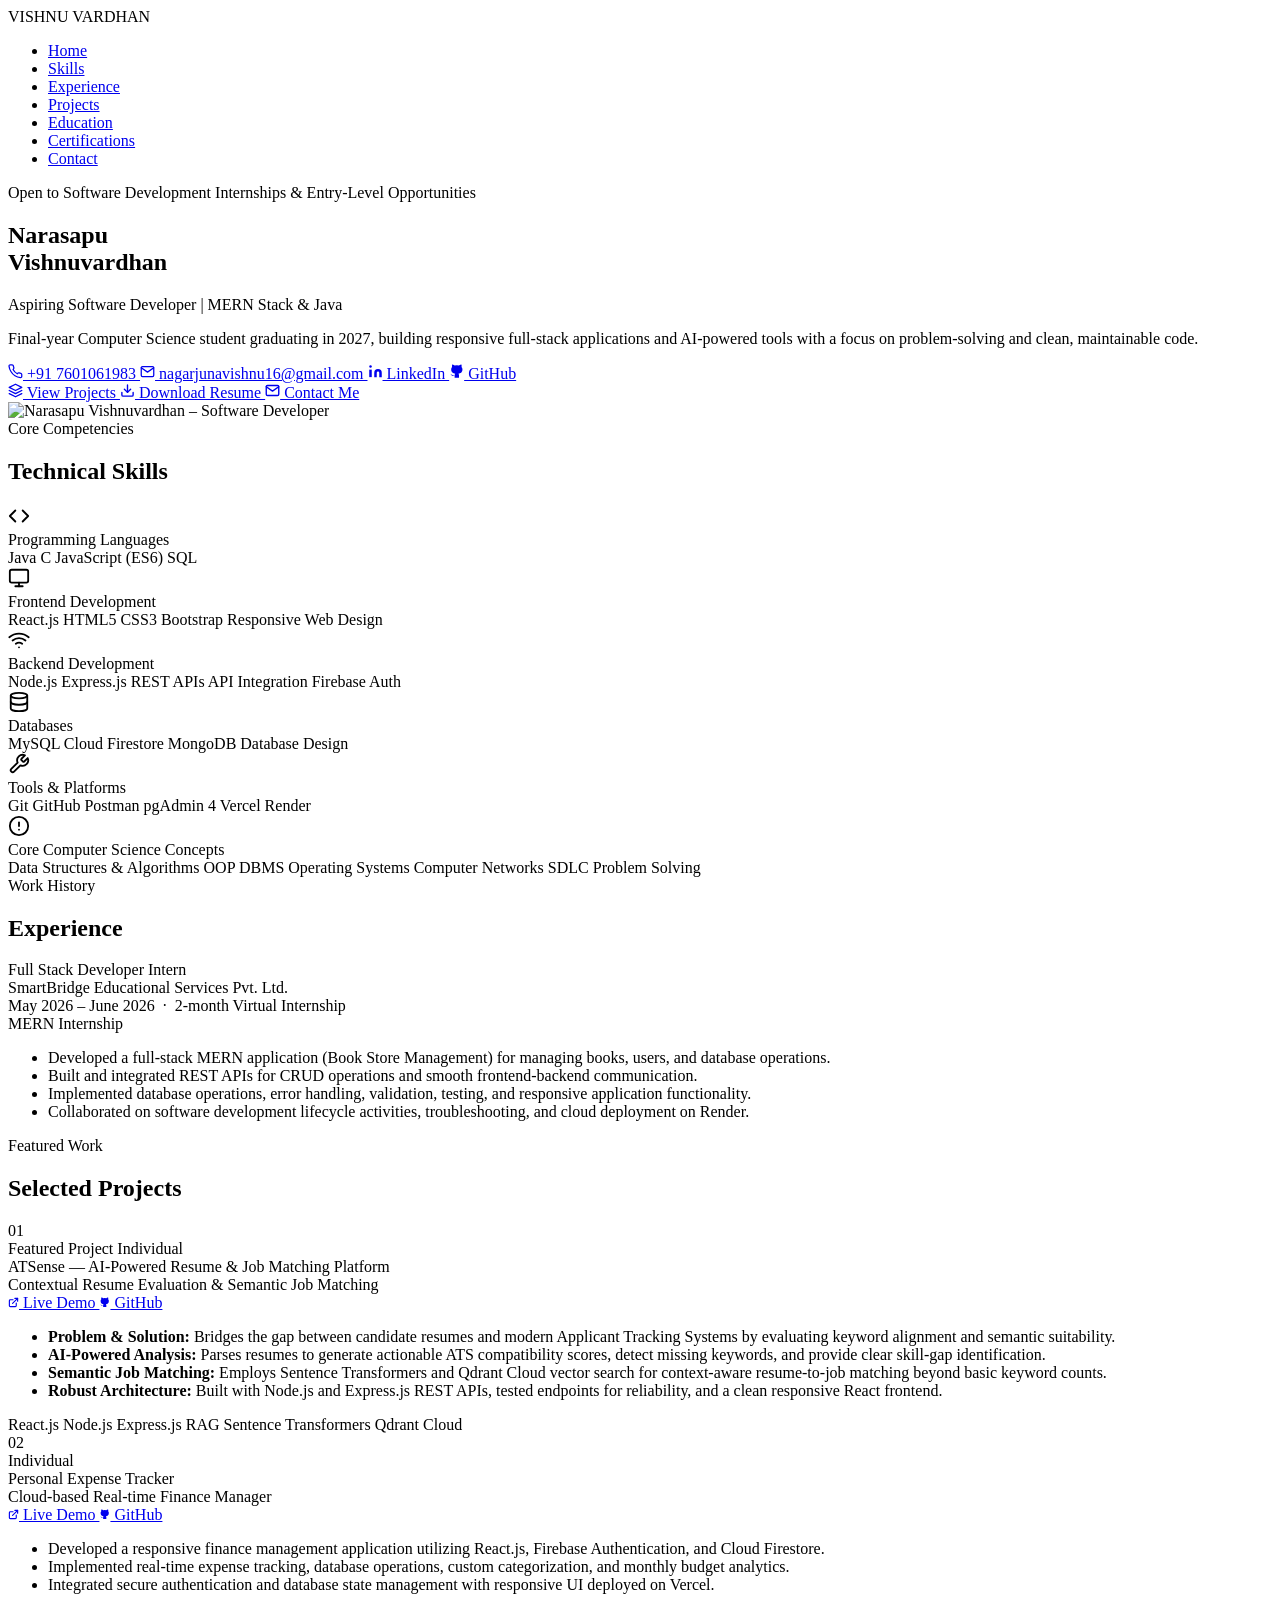
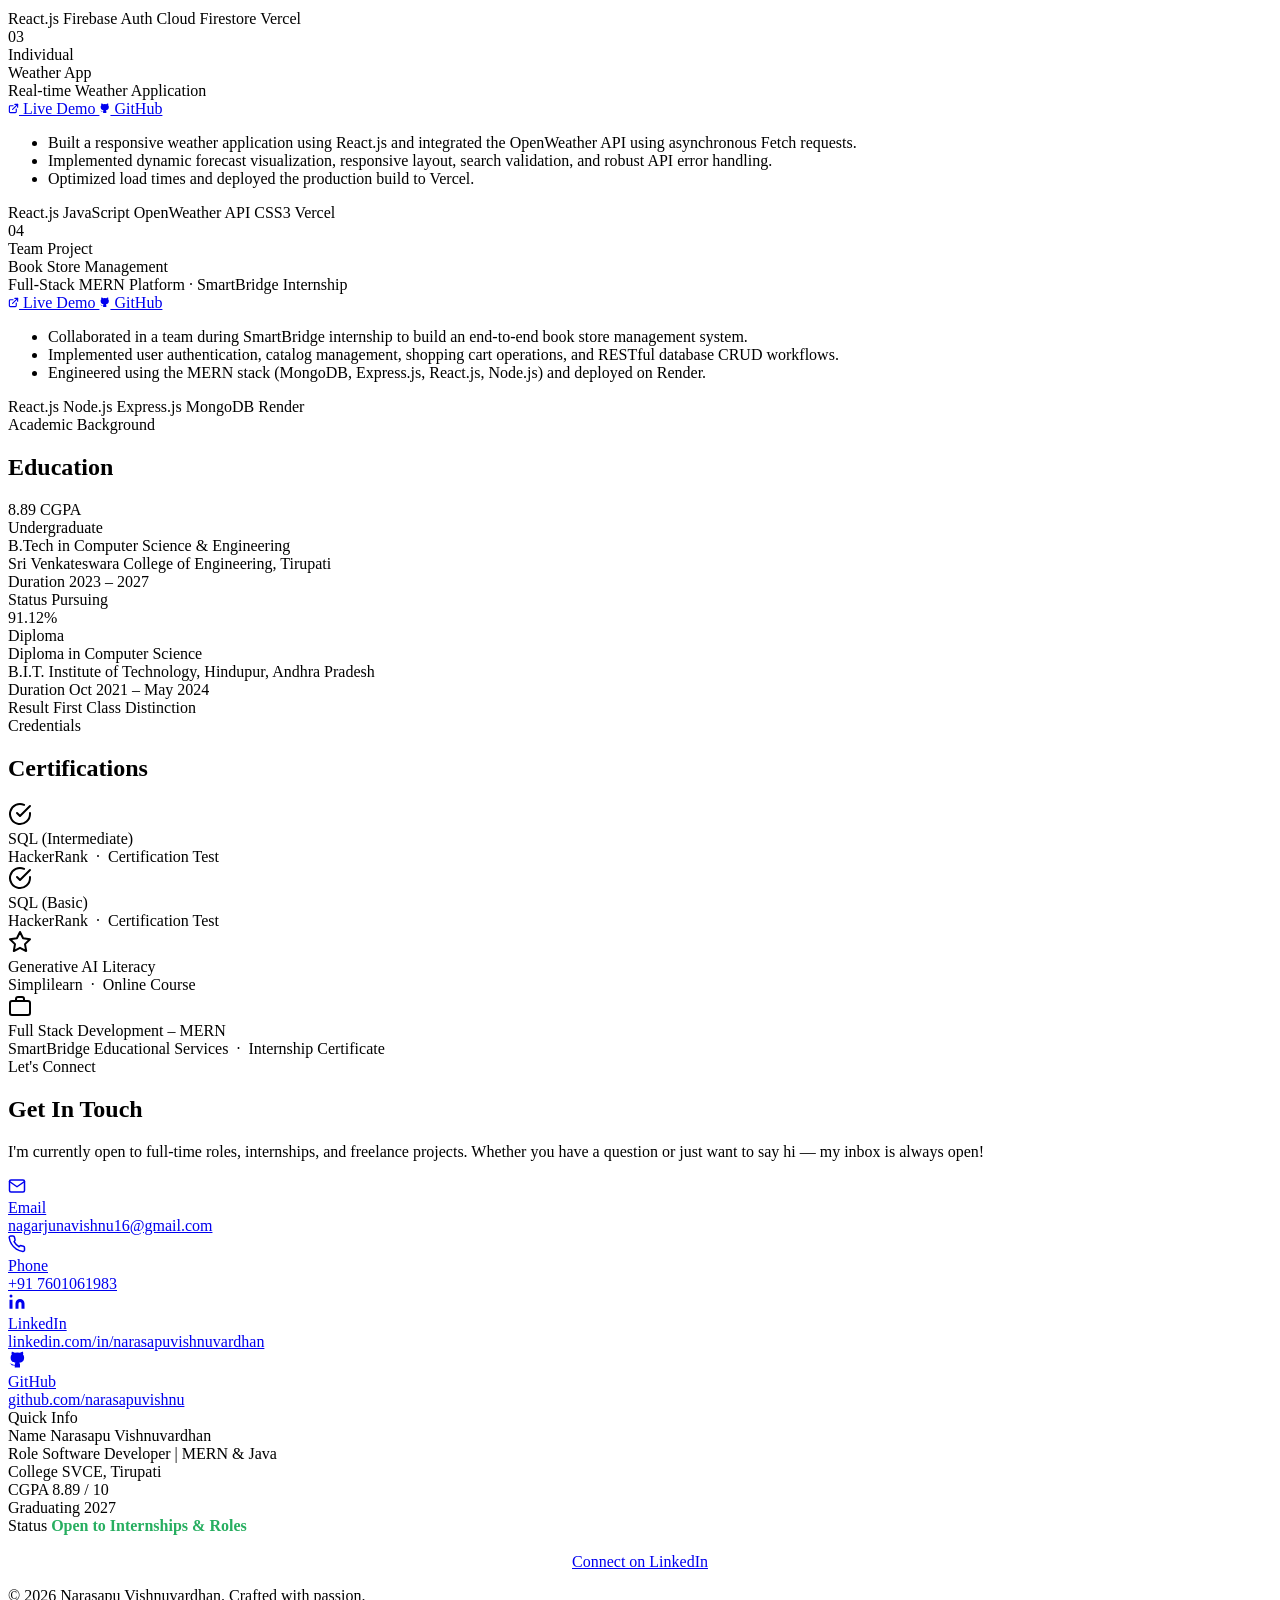
==== index.html @ c30aac02 "Enhance hero positioning, resume download, skill grouping, internship description, and project cards" ====
<!DOCTYPE html>
<html lang="en">

<head>
  <meta charset="UTF-8">
  <meta name="viewport" content="width=device-width, initial-scale=1.0">
  <title>Narasapu Vishnuvardhan – Software Developer</title>
  <meta name="description"
    content="Portfolio of Narasapu Vishnuvardhan – Software Developer skilled in Java, React, Node.js, Express.js, and full-stack web development.">
  <link rel="preconnect" href="https://fonts.googleapis.com">
  <link rel="preconnect" href="https://fonts.gstatic.com" crossorigin>
  <link rel="stylesheet" href="style.css">
</head>

<body>

  <!-- ===== NAV ===== -->
  <nav id="navbar">
    <div class="nav-brand">VISHNU<span> VARDHAN</span></div>
    <ul class="nav-links">
      <li><a href="#hero">Home</a></li>
      <li><a href="#skills">Skills</a></li>
      <li><a href="#experience">Experience</a></li>
      <li><a href="#projects">Projects</a></li>
      <li><a href="#education">Education</a></li>
      <li><a href="#certifications">Certifications</a></li>
      <li><a href="#contact">Contact</a></li>
    </ul>
  </nav>

  <!-- ===== HERO ===== -->
  <section id="hero">
    <div class="hero-inner section-inner">
      <div class="hero-text">
        <div class="hero-eyebrow">
          <span></span>
          <p>Open to Software Development Internships &amp; Entry-Level Opportunities</p>
        </div>
        <h1 class="hero-name">Narasapu<br><span>Vishnuvardhan</span></h1>
        <p class="hero-role">Aspiring Software Developer | MERN Stack &amp; Java</p>
        <p class="hero-desc">
          Final-year Computer Science student graduating in 2027, building responsive full-stack applications and AI-powered tools with a focus on problem-solving and clean, maintainable code.
        </p>

        <div class="hero-contacts">
          <a href="tel:+917601061983" class="contact-chip" id="hero-phone">
            <svg width="15" height="15" viewBox="0 0 24 24" fill="none" stroke="currentColor" stroke-width="2"
              stroke-linecap="round" stroke-linejoin="round">
              <path
                d="M22 16.92v3a2 2 0 0 1-2.18 2 19.79 19.79 0 0 1-8.63-3.07A19.5 19.5 0 0 1 4.69 12 19.79 19.79 0 0 1 1.62 3.38 2 2 0 0 1 3.6 1.21h3a2 2 0 0 1 2 1.72 12.84 12.84 0 0 0 .7 2.81 2 2 0 0 1-.45 2.11L8.09 8.91a16 16 0 0 0 6.72 6.72l.85-.86a2 2 0 0 1 2.11-.45 12.84 12.84 0 0 0 2.81.7A2 2 0 0 1 22 16.92z" />
            </svg>
            +91 7601061983
          </a>
          <a href="mailto:nagarjunavishnu16@gmail.com" class="contact-chip" id="hero-email">
            <svg width="15" height="15" viewBox="0 0 24 24" fill="none" stroke="currentColor" stroke-width="2"
              stroke-linecap="round" stroke-linejoin="round">
              <path d="M4 4h16c1.1 0 2 .9 2 2v12c0 1.1-.9 2-2 2H4c-1.1 0-2-.9-2-2V6c0-1.1.9-2 2-2z" />
              <polyline points="22,6 12,13 2,6" />
            </svg>
            nagarjunavishnu16@gmail.com
          </a>
          <a href="https://www.linkedin.com/in/narasapuvishnuvardhan" target="_blank" rel="noopener"
            class="contact-chip" id="hero-linkedin">
            <svg width="15" height="15" viewBox="0 0 24 24" fill="currentColor">
              <path d="M16 8a6 6 0 0 1 6 6v7h-4v-7a2 2 0 0 0-2-2 2 2 0 0 0-2 2v7h-4v-7a6 6 0 0 1 6-6z" />
              <rect x="2" y="9" width="4" height="12" />
              <circle cx="4" cy="4" r="2" />
            </svg>
            LinkedIn
          </a>
          <a href="https://github.com/narasapuvishnu" target="_blank" rel="noopener" class="contact-chip"
            id="hero-github">
            <svg width="15" height="15" viewBox="0 0 24 24" fill="currentColor">
              <path
                d="M9 19c-5 1.5-5-2.5-7-3m14 6v-3.87a3.37 3.37 0 0 0-.94-2.61c3.14-.35 6.44-1.54 6.44-7A5.44 5.44 0 0 0 20 4.77 5.07 5.07 0 0 0 19.91 1S18.73.65 16 2.48a13.38 13.38 0 0 0-7 0C6.27.65 5.09 1 5.09 1A5.07 5.07 0 0 0 5 4.77a5.44 5.44 0 0 0-1.5 3.78c0 5.42 3.3 6.61 6.44 7A3.37 3.37 0 0 0 9 18.13V22" />
            </svg>
            GitHub
          </a>
        </div>

        <div class="hero-btns">
          <a href="#projects" class="btn-primary" id="hero-view-projects">
            <svg width="15" height="15" viewBox="0 0 24 24" fill="none" stroke="currentColor" stroke-width="2.2" stroke-linecap="round" stroke-linejoin="round"><polygon points="12 2 2 7 12 12 22 7 12 2"/><polyline points="2 17 12 22 22 17"/><polyline points="2 12 12 17 22 12"/></svg>
            View Projects
          </a>
          <a href="Narasapu_Vishnuvardhan_Resume.pdf" download="Narasapu_Vishnuvardhan_Resume.pdf" class="btn-secondary" id="hero-resume-btn" target="_blank">
            <svg width="15" height="15" viewBox="0 0 24 24" fill="none" stroke="currentColor" stroke-width="2.2" stroke-linecap="round" stroke-linejoin="round"><path d="M21 15v4a2 2 0 0 1-2 2H5a2 2 0 0 1-2-2v-4"/><polyline points="7 10 12 15 17 10"/><line x1="12" y1="15" x2="12" y2="3"/></svg>
            Download Resume
          </a>
          <a href="#contact" class="btn-outline" id="hero-contact-btn">
            <svg width="15" height="15" viewBox="0 0 24 24" fill="none" stroke="currentColor" stroke-width="2.2" stroke-linecap="round" stroke-linejoin="round"><path d="M4 4h16c1.1 0 2 .9 2 2v12c0 1.1-.9 2-2 2H4c-1.1 0-2-.9-2-2V6c0-1.1.9-2 2-2z"/><polyline points="22,6 12,13 2,6"/></svg>
            Contact Me
          </a>
        </div>
      </div>

      <div class="hero-photo-wrap">
        <div class="hero-photo-frame">
          <img src="./images/profile.jpg" alt="Narasapu Vishnuvardhan – Software Developer">
        </div>
      </div>
    </div>
  </section>

  <!-- ===== SKILLS ===== -->
  <section id="skills">
    <div class="section-inner">
      <span class="section-label">Core Competencies</span>
      <h2 class="section-title">Technical Skills</h2>
      <div class="section-divider"></div>

      <div class="skills-grid">

        <div class="skill-card" id="skill-languages">
          <div class="skill-card-icon">
            <svg width="22" height="22" viewBox="0 0 24 24" fill="none" stroke="currentColor" stroke-width="2"
              stroke-linecap="round" stroke-linejoin="round">
              <polyline points="16 18 22 12 16 6" />
              <polyline points="8 6 2 12 8 18" />
            </svg>
          </div>
          <div class="skill-card-title">Programming Languages</div>
          <div class="skill-tags">
            <span class="skill-tag">Java</span>
            <span class="skill-tag">C</span>
            <span class="skill-tag">JavaScript (ES6)</span>
            <span class="skill-tag">SQL</span>
          </div>
        </div>

        <div class="skill-card" id="skill-frontend">
          <div class="skill-card-icon">
            <svg width="22" height="22" viewBox="0 0 24 24" fill="none" stroke="currentColor" stroke-width="2"
              stroke-linecap="round" stroke-linejoin="round">
              <rect x="2" y="3" width="20" height="14" rx="2" />
              <line x1="8" y1="21" x2="16" y2="21" />
              <line x1="12" y1="17" x2="12" y2="21" />
            </svg>
          </div>
          <div class="skill-card-title">Frontend Development</div>
          <div class="skill-tags">
            <span class="skill-tag">React.js</span>
            <span class="skill-tag">HTML5</span>
            <span class="skill-tag">CSS3</span>
            <span class="skill-tag">Bootstrap</span>
            <span class="skill-tag">Responsive Web Design</span>
          </div>
        </div>

        <div class="skill-card" id="skill-backend">
          <div class="skill-card-icon">
            <svg width="22" height="22" viewBox="0 0 24 24" fill="none" stroke="currentColor" stroke-width="2"
              stroke-linecap="round" stroke-linejoin="round">
              <path d="M5 12.55a11 11 0 0 1 14.08 0" />
              <path d="M1.42 9a16 16 0 0 1 21.16 0" />
              <path d="M8.53 16.11a6 6 0 0 1 6.95 0" />
              <line x1="12" y1="20" x2="12.01" y2="20" />
            </svg>
          </div>
          <div class="skill-card-title">Backend Development</div>
          <div class="skill-tags">
            <span class="skill-tag">Node.js</span>
            <span class="skill-tag">Express.js</span>
            <span class="skill-tag">REST APIs</span>
            <span class="skill-tag">API Integration</span>
            <span class="skill-tag">Firebase Auth</span>
          </div>
        </div>

        <div class="skill-card" id="skill-databases">
          <div class="skill-card-icon">
            <svg width="22" height="22" viewBox="0 0 24 24" fill="none" stroke="currentColor" stroke-width="2"
              stroke-linecap="round" stroke-linejoin="round">
              <ellipse cx="12" cy="5" rx="9" ry="3" />
              <path d="M21 12c0 1.66-4 3-9 3s-9-1.34-9-3" />
              <path d="M3 5v14c0 1.66 4 3 9 3s9-1.34 9-3V5" />
            </svg>
          </div>
          <div class="skill-card-title">Databases</div>
          <div class="skill-tags">
            <span class="skill-tag">MySQL</span>
            <span class="skill-tag">Cloud Firestore</span>
            <span class="skill-tag">MongoDB</span>
            <span class="skill-tag">Database Design</span>
          </div>
        </div>

        <div class="skill-card" id="skill-tools">
          <div class="skill-card-icon">
            <svg width="22" height="22" viewBox="0 0 24 24" fill="none" stroke="currentColor" stroke-width="2"
              stroke-linecap="round" stroke-linejoin="round">
              <path
                d="M14.7 6.3a1 1 0 0 0 0 1.4l1.6 1.6a1 1 0 0 0 1.4 0l3.77-3.77a6 6 0 0 1-7.94 7.94l-6.91 6.91a2.12 2.12 0 0 1-3-3l6.91-6.91a6 6 0 0 1 7.94-7.94l-3.76 3.76z" />
            </svg>
          </div>
          <div class="skill-card-title">Tools &amp; Platforms</div>
          <div class="skill-tags">
            <span class="skill-tag">Git</span>
            <span class="skill-tag">GitHub</span>
            <span class="skill-tag">Postman</span>
            <span class="skill-tag">pgAdmin 4</span>
            <span class="skill-tag">Vercel</span>
            <span class="skill-tag">Render</span>
          </div>
        </div>

        <div class="skill-card" id="skill-core">
          <div class="skill-card-icon">
            <svg width="22" height="22" viewBox="0 0 24 24" fill="none" stroke="currentColor" stroke-width="2"
              stroke-linecap="round" stroke-linejoin="round">
              <circle cx="12" cy="12" r="10" />
              <line x1="12" y1="8" x2="12" y2="12" />
              <line x1="12" y1="16" x2="12.01" y2="16" />
            </svg>
          </div>
          <div class="skill-card-title">Core Computer Science Concepts</div>
          <div class="skill-tags">
            <span class="skill-tag">Data Structures &amp; Algorithms</span>
            <span class="skill-tag">OOP</span>
            <span class="skill-tag">DBMS</span>
            <span class="skill-tag">Operating Systems</span>
            <span class="skill-tag">Computer Networks</span>
            <span class="skill-tag">SDLC</span>
            <span class="skill-tag">Problem Solving</span>
          </div>
        </div>

      </div>
    </div>
  </section>

  <!-- ===== EXPERIENCE ===== -->
  <section id="experience">
    <div class="section-inner">
      <span class="section-label">Work History</span>
      <h2 class="section-title">Experience</h2>
      <div class="section-divider"></div>

      <div class="experience-card" id="exp-smartbridge">
        <div class="exp-header">
          <div>
            <div class="exp-title">Full Stack Developer Intern</div>
            <div class="exp-company">SmartBridge Educational Services Pvt. Ltd.</div>
            <div class="exp-date">May 2026 – June 2026 &nbsp;·&nbsp; 2-month Virtual Internship</div>
          </div>
          <span class="exp-badge">MERN Internship</span>
        </div>
        <ul class="exp-bullets">
          <li>Developed a full-stack MERN application (Book Store Management) for managing books, users, and database operations.</li>
          <li>Built and integrated REST APIs for CRUD operations and smooth frontend-backend communication.</li>
          <li>Implemented database operations, error handling, validation, testing, and responsive application functionality.</li>
          <li>Collaborated on software development lifecycle activities, troubleshooting, and cloud deployment on Render.</li>
        </ul>
      </div>
    </div>
  </section>

  <!-- ===== PROJECTS ===== -->
  <section id="projects">
    <div class="section-inner">
      <span class="section-label">Featured Work</span>
      <h2 class="section-title">Selected Projects</h2>
      <div class="section-divider"></div>

      <div class="projects-grid">

        <!-- ATSense — AI-Powered Resume & Job Matching Platform -->
        <div class="project-card project-featured" id="project-atsense">
          <div class="project-card-top">
            <div class="project-header-row">
              <div class="project-number">01</div>
              <div class="project-meta-badges">
                <span class="project-featured-badge">Featured Project</span>
                <span class="project-type-badge">Individual</span>
              </div>
            </div>
            <div class="project-name">ATSense — AI-Powered Resume &amp; Job Matching Platform</div>
            <div class="project-sub">Contextual Resume Evaluation &amp; Semantic Job Matching</div>
            <div class="project-links">
              <a href="https://atsense-ai-zlkc.onrender.com/" target="_blank" rel="noopener"
                class="project-link-btn" id="atsense-live">
                <svg width="11" height="11" viewBox="0 0 24 24" fill="none" stroke="currentColor" stroke-width="2.5"
                  stroke-linecap="round" stroke-linejoin="round">
                  <path d="M18 13v6a2 2 0 0 1-2 2H5a2 2 0 0 1-2-2V8a2 2 0 0 1 2-2h6" />
                  <polyline points="15 3 21 3 21 9" />
                  <line x1="10" y1="14" x2="21" y2="3" />
                </svg>
                Live Demo
              </a>
              <a href="https://github.com/narasapuvishnu/ATSense" target="_blank" rel="noopener"
                class="project-link-btn" id="atsense-github">
                <svg width="11" height="11" viewBox="0 0 24 24" fill="currentColor">
                  <path
                    d="M9 19c-5 1.5-5-2.5-7-3m14 6v-3.87a3.37 3.37 0 0 0-.94-2.61c3.14-.35 6.44-1.54 6.44-7A5.44 5.44 0 0 0 20 4.77 5.07 5.07 0 0 0 19.91 1S18.73.65 16 2.48a13.38 13.38 0 0 0-7 0C6.27.65 5.09 1 5.09 1A5.07 5.07 0 0 0 5 4.77a5.44 5.44 0 0 0-1.5 3.78c0 5.42 3.3 6.61 6.44 7A3.37 3.37 0 0 0 9 18.13V22" />
                </svg>
                GitHub
              </a>
            </div>
          </div>
          <div class="project-body">
            <ul class="project-bullets">
              <li><strong>Problem &amp; Solution:</strong> Bridges the gap between candidate resumes and modern Applicant Tracking Systems by evaluating keyword alignment and semantic suitability.</li>
              <li><strong>AI-Powered Analysis:</strong> Parses resumes to generate actionable ATS compatibility scores, detect missing keywords, and provide clear skill-gap identification.</li>
              <li><strong>Semantic Job Matching:</strong> Employs Sentence Transformers and Qdrant Cloud vector search for context-aware resume-to-job matching beyond basic keyword counts.</li>
              <li><strong>Robust Architecture:</strong> Built with Node.js and Express.js REST APIs, tested endpoints for reliability, and a clean responsive React frontend.</li>
            </ul>
          </div>
          <div class="project-tech">
            <span class="tech-tag">React.js</span>
            <span class="tech-tag">Node.js</span>
            <span class="tech-tag">Express.js</span>
            <span class="tech-tag">RAG</span>
            <span class="tech-tag">Sentence Transformers</span>
            <span class="tech-tag">Qdrant Cloud</span>
          </div>
        </div>

        <!-- Expense Tracker -->
        <div class="project-card" id="project-expense">
          <div class="project-card-top">
            <div class="project-header-row">
              <div class="project-number">02</div>
              <div class="project-meta-badges">
                <span class="project-type-badge">Individual</span>
              </div>
            </div>
            <div class="project-name">Personal Expense Tracker</div>
            <div class="project-sub">Cloud-based Real-time Finance Manager</div>
            <div class="project-links">
              <a href="https://personal-expense-tracker-amber.vercel.app" target="_blank" rel="noopener"
                class="project-link-btn" id="expense-live">
                <svg width="11" height="11" viewBox="0 0 24 24" fill="none" stroke="currentColor" stroke-width="2.5"
                  stroke-linecap="round" stroke-linejoin="round">
                  <path d="M18 13v6a2 2 0 0 1-2 2H5a2 2 0 0 1-2-2V8a2 2 0 0 1 2-2h6" />
                  <polyline points="15 3 21 3 21 9" />
                  <line x1="10" y1="14" x2="21" y2="3" />
                </svg>
                Live Demo
              </a>
              <a href="https://github.com/narasapuvishnu/Personal-Expense-Tracker.git" target="_blank" rel="noopener"
                class="project-link-btn" id="expense-github">
                <svg width="11" height="11" viewBox="0 0 24 24" fill="currentColor">
                  <path
                    d="M9 19c-5 1.5-5-2.5-7-3m14 6v-3.87a3.37 3.37 0 0 0-.94-2.61c3.14-.35 6.44-1.54 6.44-7A5.44 5.44 0 0 0 20 4.77 5.07 5.07 0 0 0 19.91 1S18.73.65 16 2.48a13.38 13.38 0 0 0-7 0C6.27.65 5.09 1 5.09 1A5.07 5.07 0 0 0 5 4.77a5.44 5.44 0 0 0-1.5 3.78c0 5.42 3.3 6.61 6.44 7A3.37 3.37 0 0 0 9 18.13V22" />
                </svg>
                GitHub
              </a>
            </div>
          </div>
          <div class="project-body">
            <ul class="project-bullets">
              <li>Developed a responsive finance management application utilizing React.js, Firebase Authentication, and Cloud Firestore.</li>
              <li>Implemented real-time expense tracking, database operations, custom categorization, and monthly budget analytics.</li>
              <li>Integrated secure authentication and database state management with responsive UI deployed on Vercel.</li>
            </ul>
          </div>
          <div class="project-tech">
            <span class="tech-tag">React.js</span>
            <span class="tech-tag">Firebase Auth</span>
            <span class="tech-tag">Cloud Firestore</span>
            <span class="tech-tag">Vercel</span>
          </div>
        </div>

        <!-- Weather App -->
        <div class="project-card" id="project-weather">
          <div class="project-card-top">
            <div class="project-header-row">
              <div class="project-number">03</div>
              <div class="project-meta-badges">
                <span class="project-type-badge">Individual</span>
              </div>
            </div>
            <div class="project-name">Weather App</div>
            <div class="project-sub">Real-time Weather Application</div>
            <div class="project-links">
              <a href="https://weather-app-virid-ten-81.vercel.app/" target="_blank" rel="noopener"
                class="project-link-btn" id="weather-live">
                <svg width="11" height="11" viewBox="0 0 24 24" fill="none" stroke="currentColor" stroke-width="2.5"
                  stroke-linecap="round" stroke-linejoin="round">
                  <path d="M18 13v6a2 2 0 0 1-2 2H5a2 2 0 0 1-2-2V8a2 2 0 0 1 2-2h6" />
                  <polyline points="15 3 21 3 21 9" />
                  <line x1="10" y1="14" x2="21" y2="3" />
                </svg>
                Live Demo
              </a>
              <a href="https://github.com/narasapuvishnu/Weather-app.git" target="_blank" rel="noopener"
                class="project-link-btn" id="weather-github">
                <svg width="11" height="11" viewBox="0 0 24 24" fill="currentColor">
                  <path
                    d="M9 19c-5 1.5-5-2.5-7-3m14 6v-3.87a3.37 3.37 0 0 0-.94-2.61c3.14-.35 6.44-1.54 6.44-7A5.44 5.44 0 0 0 20 4.77 5.07 5.07 0 0 0 19.91 1S18.73.65 16 2.48a13.38 13.38 0 0 0-7 0C6.27.65 5.09 1 5.09 1A5.07 5.07 0 0 0 5 4.77a5.44 5.44 0 0 0-1.5 3.78c0 5.42 3.3 6.61 6.44 7A3.37 3.37 0 0 0 9 18.13V22" />
                </svg>
                GitHub
              </a>
            </div>
          </div>
          <div class="project-body">
            <ul class="project-bullets">
              <li>Built a responsive weather application using React.js and integrated the OpenWeather API using asynchronous Fetch requests.</li>
              <li>Implemented dynamic forecast visualization, responsive layout, search validation, and robust API error handling.</li>
              <li>Optimized load times and deployed the production build to Vercel.</li>
            </ul>
          </div>
          <div class="project-tech">
            <span class="tech-tag">React.js</span>
            <span class="tech-tag">JavaScript</span>
            <span class="tech-tag">OpenWeather API</span>
            <span class="tech-tag">CSS3</span>
            <span class="tech-tag">Vercel</span>
          </div>
        </div>

        <!-- Book Store Management -->
        <div class="project-card" id="project-bookstore">
          <div class="project-card-top">
            <div class="project-header-row">
              <div class="project-number">04</div>
              <div class="project-meta-badges">
                <span class="project-type-badge">Team Project</span>
              </div>
            </div>
            <div class="project-name">Book Store Management</div>
            <div class="project-sub">Full-Stack MERN Platform · SmartBridge Internship</div>
            <div class="project-links">
              <a href="https://book-store-management-o2k9.onrender.com/" target="_blank" rel="noopener"
                class="project-link-btn" id="bookstore-live">
                <svg width="11" height="11" viewBox="0 0 24 24" fill="none" stroke="currentColor" stroke-width="2.5"
                  stroke-linecap="round" stroke-linejoin="round">
                  <path d="M18 13v6a2 2 0 0 1-2 2H5a2 2 0 0 1-2-2V8a2 2 0 0 1 2-2h6" />
                  <polyline points="15 3 21 3 21 9" />
                  <line x1="10" y1="14" x2="21" y2="3" />
                </svg>
                Live Demo
              </a>
              <a href="https://github.com/narasapuvishnu/Book_Store_Management.git" target="_blank" rel="noopener"
                class="project-link-btn" id="bookstore-github">
                <svg width="11" height="11" viewBox="0 0 24 24" fill="currentColor">
                  <path
                    d="M9 19c-5 1.5-5-2.5-7-3m14 6v-3.87a3.37 3.37 0 0 0-.94-2.61c3.14-.35 6.44-1.54 6.44-7A5.44 5.44 0 0 0 20 4.77 5.07 5.07 0 0 0 19.91 1S18.73.65 16 2.48a13.38 13.38 0 0 0-7 0C6.27.65 5.09 1 5.09 1A5.07 5.07 0 0 0 5 4.77a5.44 5.44 0 0 0-1.5 3.78c0 5.42 3.3 6.61 6.44 7A3.37 3.37 0 0 0 9 18.13V22" />
                </svg>
                GitHub
              </a>
            </div>
          </div>
          <div class="project-body">
            <ul class="project-bullets">
              <li>Collaborated in a team during SmartBridge internship to build an end-to-end book store management system.</li>
              <li>Implemented user authentication, catalog management, shopping cart operations, and RESTful database CRUD workflows.</li>
              <li>Engineered using the MERN stack (MongoDB, Express.js, React.js, Node.js) and deployed on Render.</li>
            </ul>
          </div>
          <div class="project-tech">
            <span class="tech-tag">React.js</span>
            <span class="tech-tag">Node.js</span>
            <span class="tech-tag">Express.js</span>
            <span class="tech-tag">MongoDB</span>
            <span class="tech-tag">Render</span>
          </div>
        </div>

      </div>
    </div>
  </section>

  <!-- ===== EDUCATION ===== -->
  <section id="education">
    <div class="section-inner">
      <span class="section-label">Academic Background</span>
      <h2 class="section-title">Education</h2>
      <div class="section-divider"></div>

      <div class="education-grid">

        <div class="edu-card" id="edu-btech">
          <div class="edu-score-highlight">8.89 CGPA</div>
          <div class="edu-type">Undergraduate</div>
          <div class="edu-degree">B.Tech in Computer Science &amp; Engineering</div>
          <div class="edu-institute">Sri Venkateswara College of Engineering, Tirupati</div>
          <div class="edu-meta">
            <div class="edu-meta-item">
              <span class="edu-meta-label">Duration</span>
              <span class="edu-meta-value">2023 – 2027</span>
            </div>
            <div class="edu-meta-item">
              <span class="edu-meta-label">Status</span>
              <span class="edu-meta-value">Pursuing</span>
            </div>
          </div>
        </div>

        <div class="edu-card" id="edu-diploma">
          <div class="edu-score-highlight">91.12%</div>
          <div class="edu-type">Diploma</div>
          <div class="edu-degree">Diploma in Computer Science</div>
          <div class="edu-institute">B.I.T. Institute of Technology, Hindupur, Andhra Pradesh</div>
          <div class="edu-meta">
            <div class="edu-meta-item">
              <span class="edu-meta-label">Duration</span>
              <span class="edu-meta-value">Oct 2021 – May 2024</span>
            </div>
            <div class="edu-meta-item">
              <span class="edu-meta-label">Result</span>
              <span class="edu-meta-value">First Class Distinction</span>
            </div>
          </div>
        </div>

      </div>
    </div>
  </section>

  <!-- ===== CERTIFICATIONS ===== -->
  <section id="certifications">
    <div class="section-inner">
      <span class="section-label">Credentials</span>
      <h2 class="section-title">Certifications</h2>
      <div class="section-divider"></div>

      <div class="certs-grid">

        <div class="cert-card" id="cert-sql-intermediate">
          <div class="cert-icon">
            <svg width="24" height="24" viewBox="0 0 24 24" fill="none" stroke="currentColor" stroke-width="2"
              stroke-linecap="round" stroke-linejoin="round">
              <path d="M22 11.08V12a10 10 0 1 1-5.93-9.14" />
              <polyline points="22 4 12 14.01 9 11.01" />
            </svg>
          </div>
          <div>
            <div class="cert-name">SQL (Intermediate)</div>
            <div class="cert-issuer">HackerRank &nbsp;·&nbsp; Certification Test</div>
          </div>
        </div>

        <div class="cert-card" id="cert-sql-basic">
          <div class="cert-icon">
            <svg width="24" height="24" viewBox="0 0 24 24" fill="none" stroke="currentColor" stroke-width="2"
              stroke-linecap="round" stroke-linejoin="round">
              <path d="M22 11.08V12a10 10 0 1 1-5.93-9.14" />
              <polyline points="22 4 12 14.01 9 11.01" />
            </svg>
          </div>
          <div>
            <div class="cert-name">SQL (Basic)</div>
            <div class="cert-issuer">HackerRank &nbsp;·&nbsp; Certification Test</div>
          </div>
        </div>

        <div class="cert-card" id="cert-genai">
          <div class="cert-icon">
            <svg width="24" height="24" viewBox="0 0 24 24" fill="none" stroke="currentColor" stroke-width="2"
              stroke-linecap="round" stroke-linejoin="round">
              <polygon
                points="12 2 15.09 8.26 22 9.27 17 14.14 18.18 21.02 12 17.77 5.82 21.02 7 14.14 2 9.27 8.91 8.26 12 2" />
            </svg>
          </div>
          <div>
            <div class="cert-name">Generative AI Literacy</div>
            <div class="cert-issuer">Simplilearn &nbsp;·&nbsp; Online Course</div>
          </div>
        </div>

        <div class="cert-card" id="cert-mern">
          <div class="cert-icon">
            <svg width="24" height="24" viewBox="0 0 24 24" fill="none" stroke="currentColor" stroke-width="2"
              stroke-linecap="round" stroke-linejoin="round">
              <rect x="2" y="7" width="20" height="14" rx="2" />
              <path d="M16 7V5a2 2 0 0 0-2-2h-4a2 2 0 0 0-2 2v2" />
            </svg>
          </div>
          <div>
            <div class="cert-name">Full Stack Development – MERN</div>
            <div class="cert-issuer">SmartBridge Educational Services &nbsp;·&nbsp; Internship Certificate</div>
          </div>
        </div>

      </div>
    </div>
  </section>

  <!-- ===== CONTACT ===== -->
  <section id="contact">
    <div class="section-inner">
      <div class="contact-grid">
        <div class="contact-text">
          <span class="section-label">Let's Connect</span>
          <h2 class="section-title">Get In Touch</h2>
          <div class="section-divider"></div>
          <p class="contact-tagline">
            I'm currently open to full-time roles, internships, and freelance projects. Whether you have a question or
            just want to say hi — my inbox is always open!
          </p>

          <div class="contact-items">
            <a href="mailto:nagarjunavishnu16@gmail.com" class="contact-item" id="contact-email-link">
              <div class="contact-item-icon">
                <svg width="18" height="18" viewBox="0 0 24 24" fill="none" stroke="currentColor" stroke-width="2"
                  stroke-linecap="round" stroke-linejoin="round">
                  <path d="M4 4h16c1.1 0 2 .9 2 2v12c0 1.1-.9 2-2 2H4c-1.1 0-2-.9-2-2V6c0-1.1.9-2 2-2z" />
                  <polyline points="22,6 12,13 2,6" />
                </svg>
              </div>
              <div>
                <div class="contact-item-label">Email</div>
                <div class="contact-item-value">nagarjunavishnu16@gmail.com</div>
              </div>
            </a>

            <a href="tel:+917601061983" class="contact-item" id="contact-phone-link">
              <div class="contact-item-icon">
                <svg width="18" height="18" viewBox="0 0 24 24" fill="none" stroke="currentColor" stroke-width="2"
                  stroke-linecap="round" stroke-linejoin="round">
                  <path
                    d="M22 16.92v3a2 2 0 0 1-2.18 2 19.79 19.79 0 0 1-8.63-3.07A19.5 19.5 0 0 1 4.69 12 19.79 19.79 0 0 1 1.62 3.38 2 2 0 0 1 3.6 1.21h3a2 2 0 0 1 2 1.72 12.84 12.84 0 0 0 .7 2.81 2 2 0 0 1-.45 2.11L8.09 8.91a16 16 0 0 0 6.72 6.72l.85-.86a2 2 0 0 1 2.11-.45 12.84 12.84 0 0 0 2.81.7A2 2 0 0 1 22 16.92z" />
                </svg>
              </div>
              <div>
                <div class="contact-item-label">Phone</div>
                <div class="contact-item-value">+91 7601061983</div>
              </div>
            </a>

            <a href="https://www.linkedin.com/in/narasapuvishnuvardhan" target="_blank" rel="noopener"
              class="contact-item" id="contact-linkedin-link">
              <div class="contact-item-icon">
                <svg width="18" height="18" viewBox="0 0 24 24" fill="currentColor">
                  <path d="M16 8a6 6 0 0 1 6 6v7h-4v-7a2 2 0 0 0-2-2 2 2 0 0 0-2 2v7h-4v-7a6 6 0 0 1 6-6z" />
                  <rect x="2" y="9" width="4" height="12" />
                  <circle cx="4" cy="4" r="2" />
                </svg>
              </div>
              <div>
                <div class="contact-item-label">LinkedIn</div>
                <div class="contact-item-value">linkedin.com/in/narasapuvishnuvardhan</div>
              </div>
            </a>

            <a href="https://github.com/narasapuvishnu" target="_blank" rel="noopener" class="contact-item"
              id="contact-github-link">
              <div class="contact-item-icon">
                <svg width="18" height="18" viewBox="0 0 24 24" fill="currentColor">
                  <path
                    d="M9 19c-5 1.5-5-2.5-7-3m14 6v-3.87a3.37 3.37 0 0 0-.94-2.61c3.14-.35 6.44-1.54 6.44-7A5.44 5.44 0 0 0 20 4.77 5.07 5.07 0 0 0 19.91 1S18.73.65 16 2.48a13.38 13.38 0 0 0-7 0C6.27.65 5.09 1 5.09 1A5.07 5.07 0 0 0 5 4.77a5.44 5.44 0 0 0-1.5 3.78c0 5.42 3.3 6.61 6.44 7A3.37 3.37 0 0 0 9 18.13V22" />
                </svg>
              </div>
              <div>
                <div class="contact-item-label">GitHub</div>
                <div class="contact-item-value">github.com/narasapuvishnu</div>
              </div>
            </a>
          </div>
        </div>

        <div class="contact-panel">
          <div class="contact-panel-title">Quick Info</div>
          <div class="contact-panel-row">
            <span>Name</span>
            <span>Narasapu Vishnuvardhan</span>
          </div>
          <div class="contact-panel-row">
            <span>Role</span>
            <span>Software Developer | MERN &amp; Java</span>
          </div>
          <div class="contact-panel-row">
            <span>College</span>
            <span>SVCE, Tirupati</span>
          </div>
          <div class="contact-panel-row">
            <span>CGPA</span>
            <span>8.89 / 10</span>
          </div>
          <div class="contact-panel-row">
            <span>Graduating</span>
            <span>2027</span>
          </div>
          <div class="contact-panel-row">
            <span>Status</span>
            <span style="color:#27ae60;font-weight:700;">Open to Internships &amp; Roles</span>
          </div>
          <br>
          <a href="https://www.linkedin.com/in/narasapuvishnuvardhan" target="_blank" rel="noopener" class="btn-primary"
            id="contact-linkedin-btn" style="display:block;text-align:center;">
            Connect on LinkedIn
          </a>
        </div>
      </div>
    </div>
  </section>

  <!-- ===== FOOTER ===== -->
  <footer>
    <p>© 2026 <span>Narasapu Vishnuvardhan</span>. Crafted with passion.</p>
  </footer>

</body>

</html>
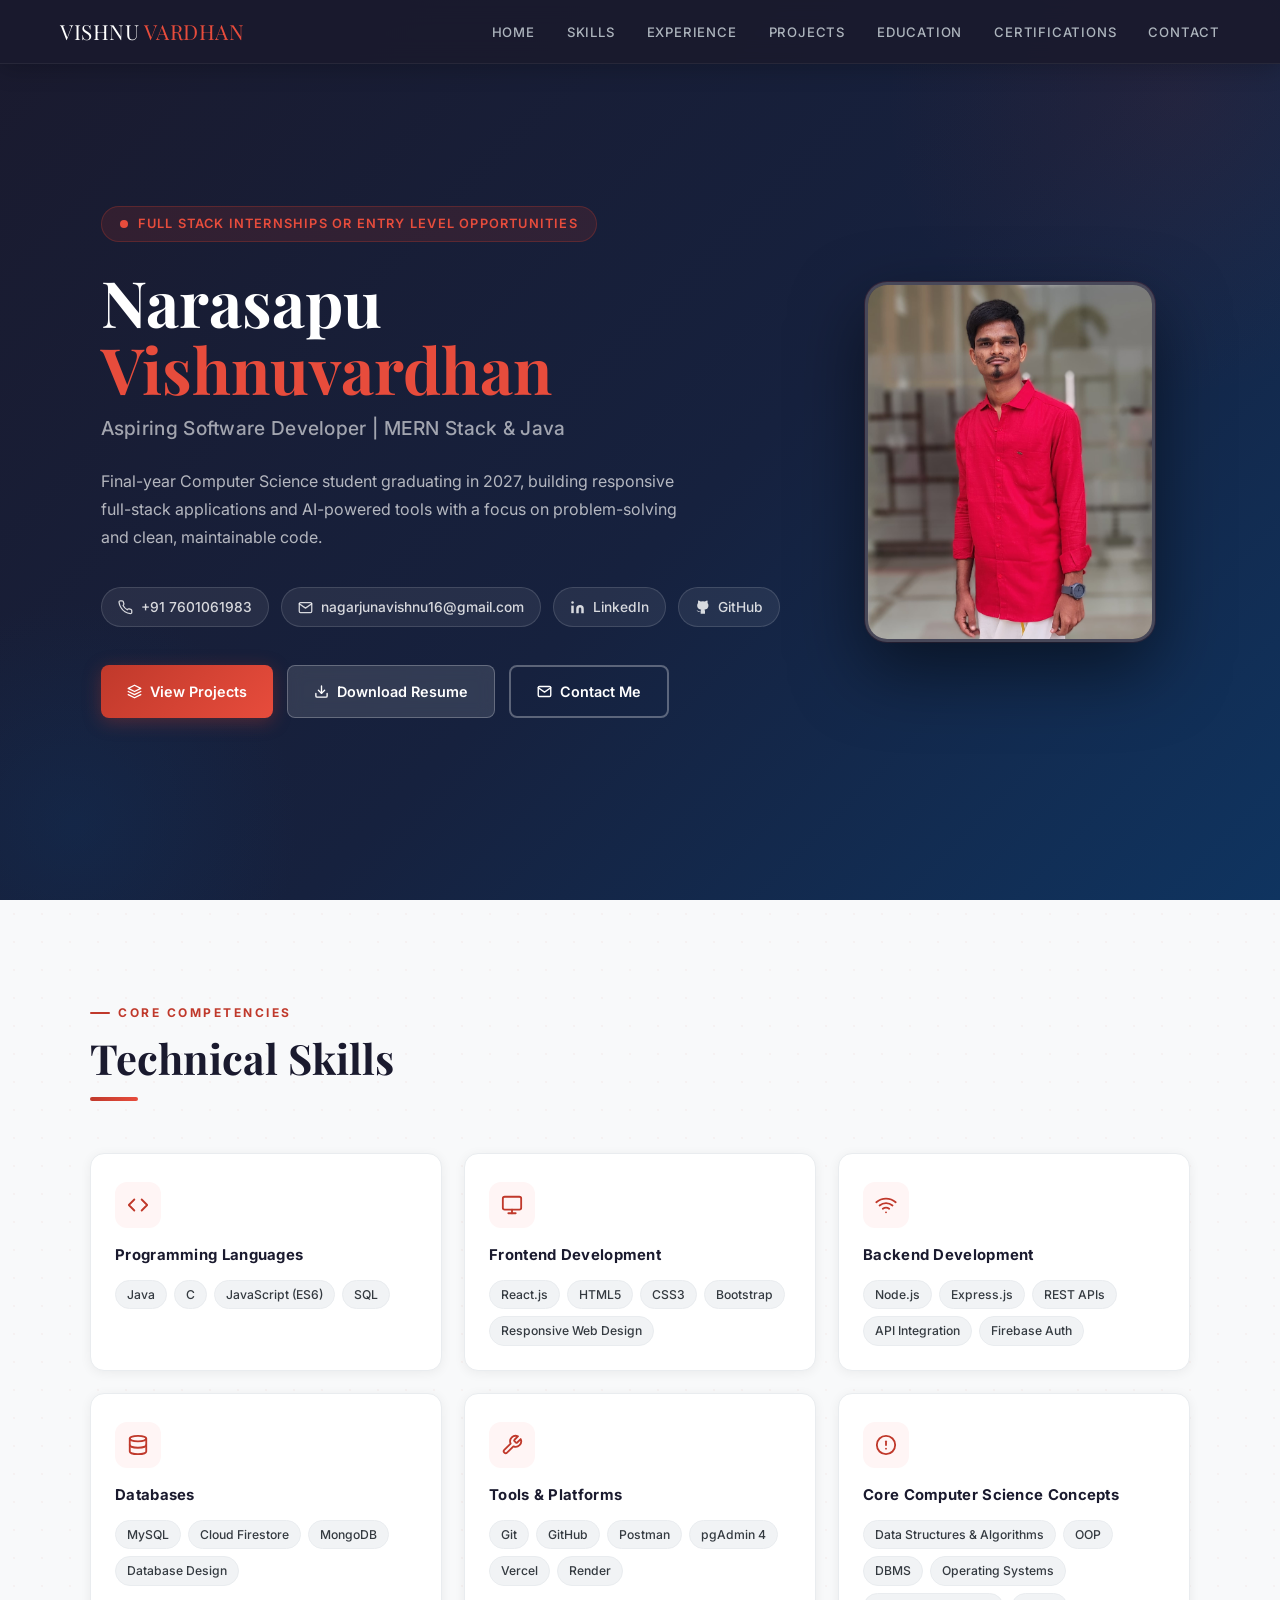
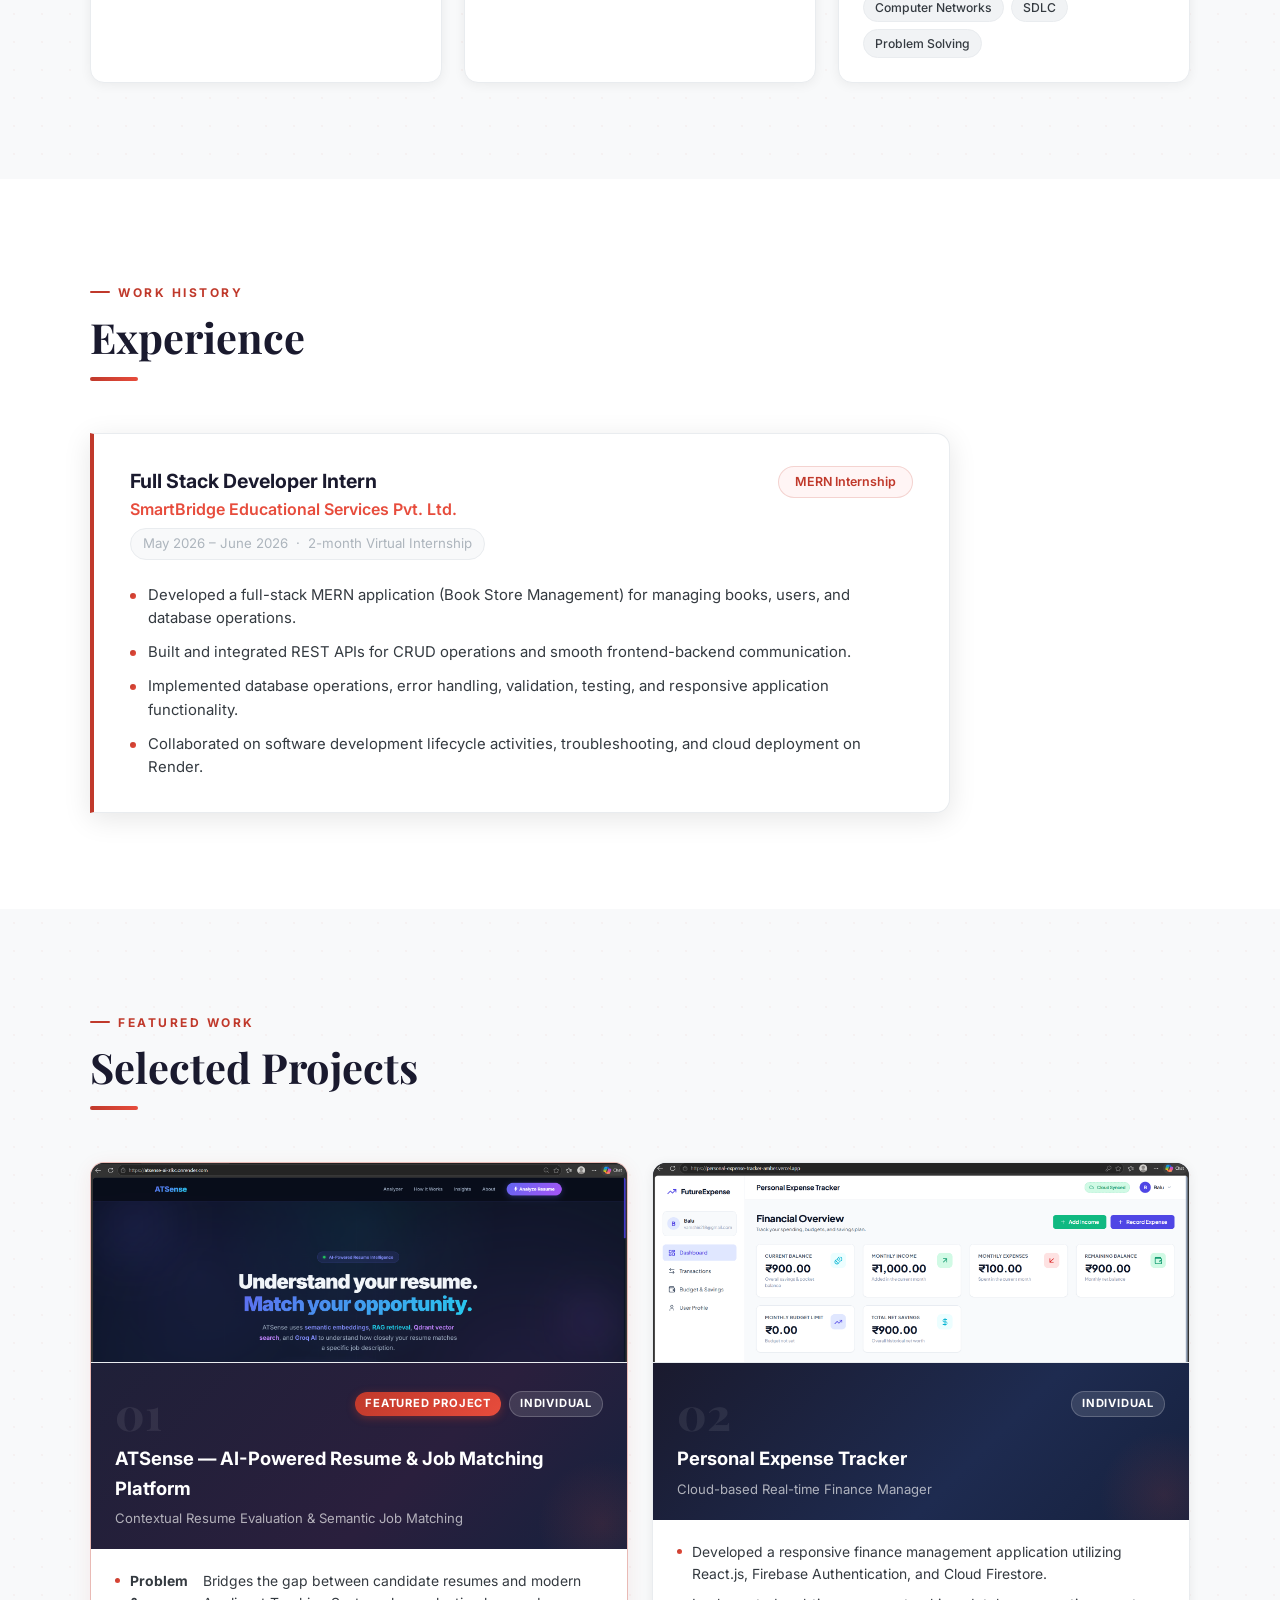
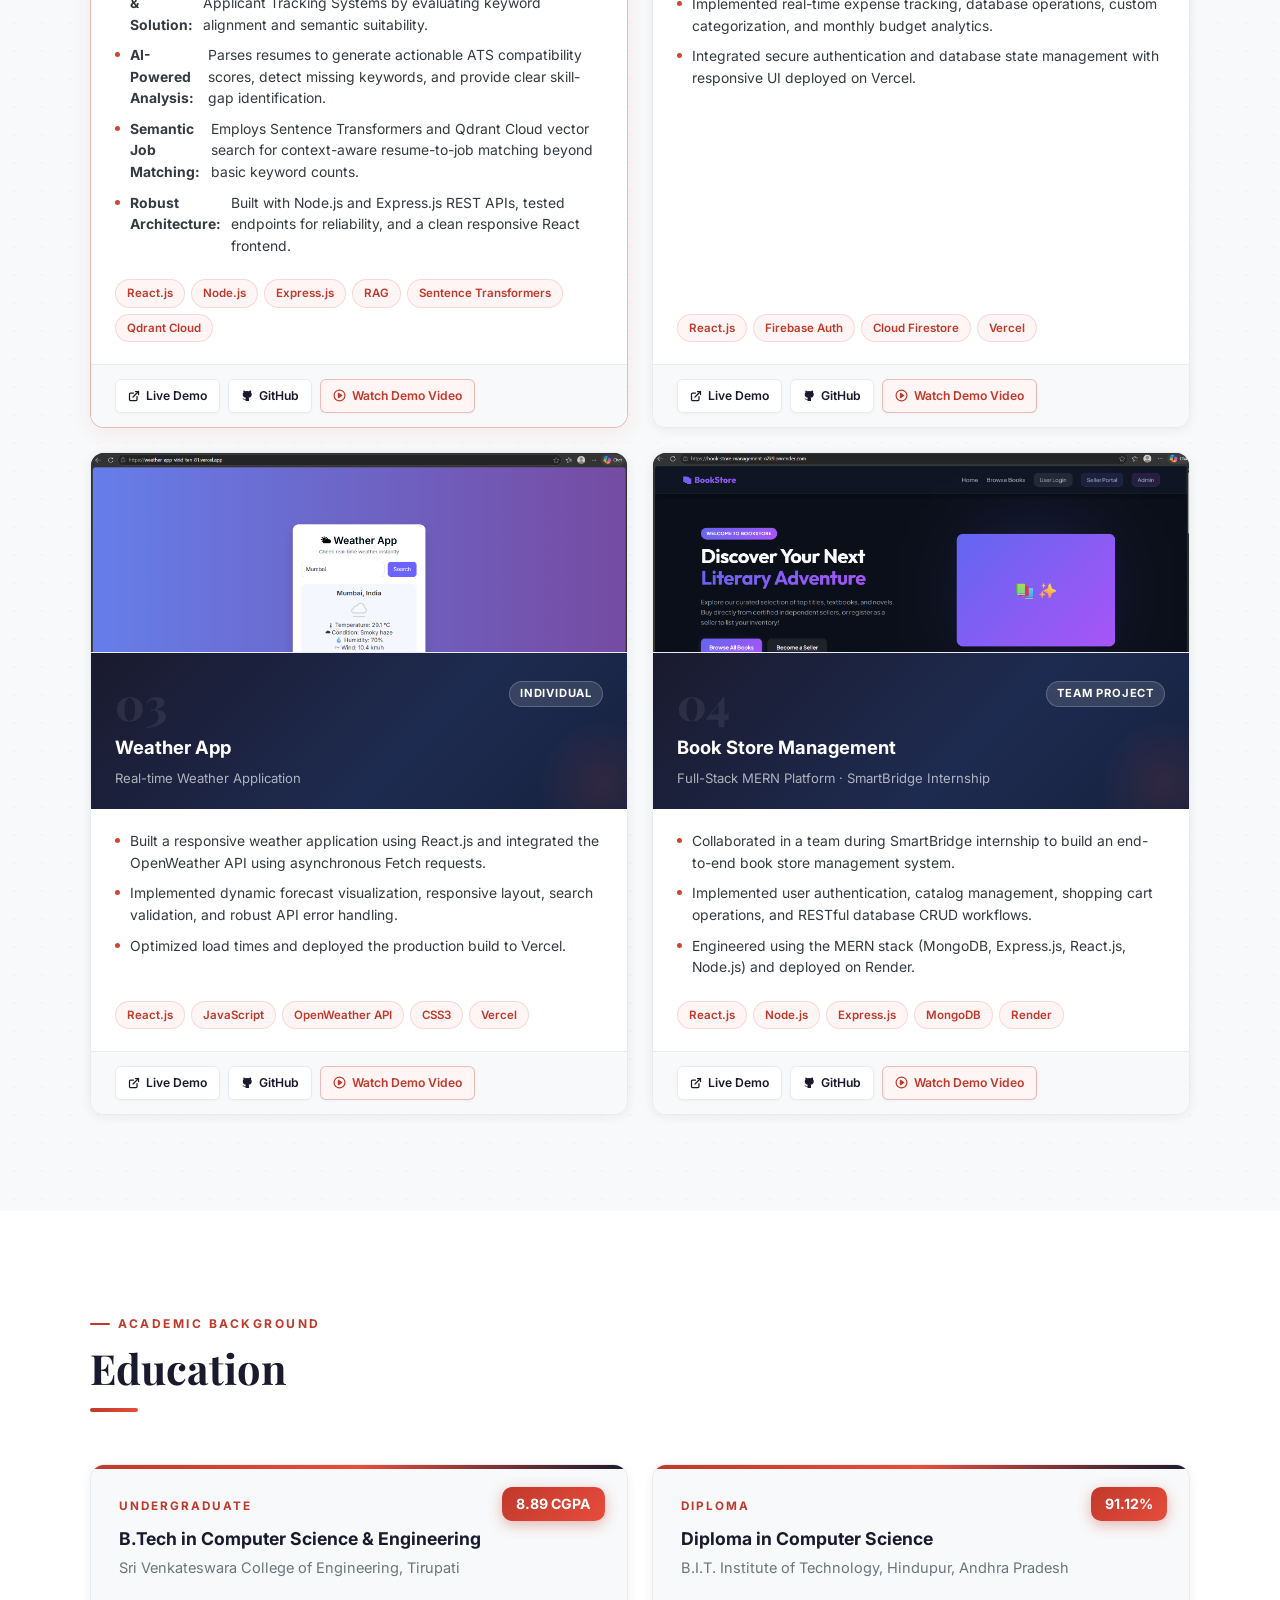
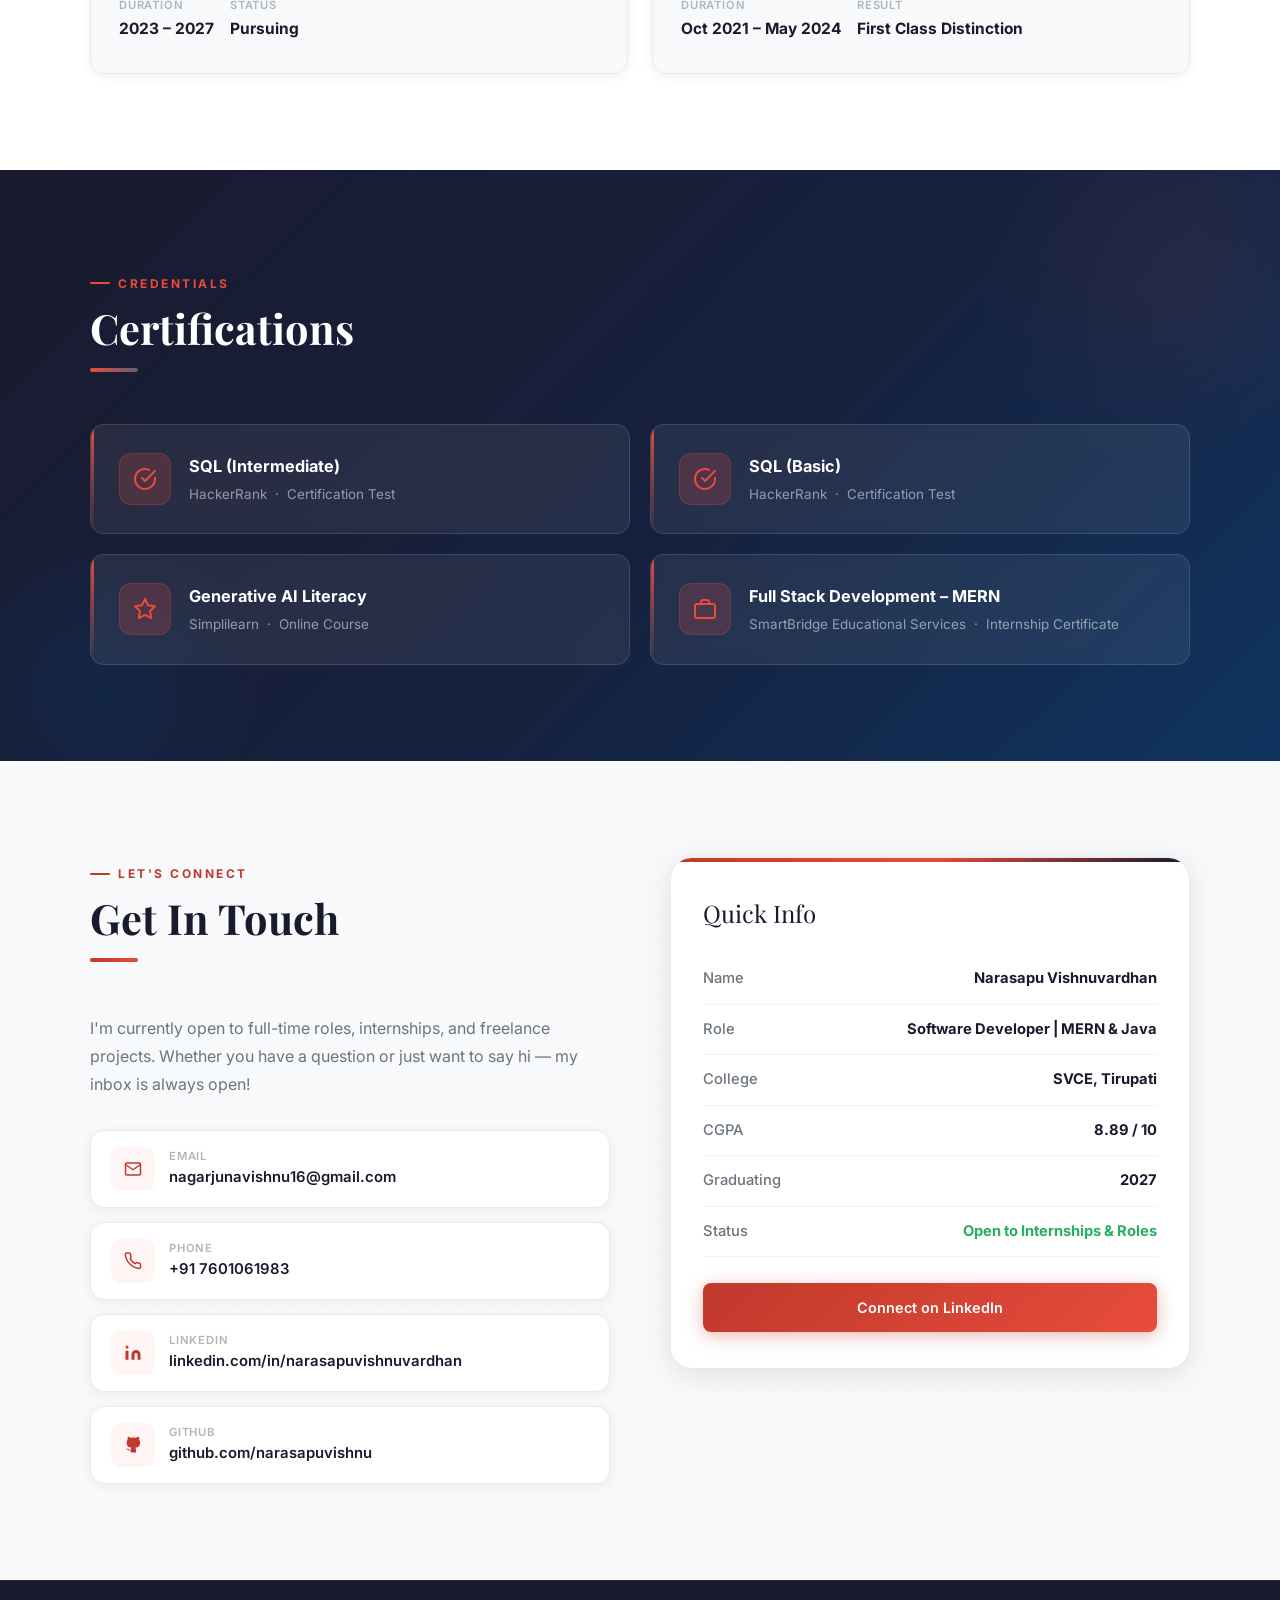
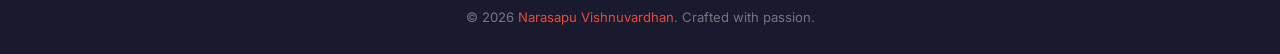
==== commit acf75e57: "Add project screenshots, Google Drive demo videos, Profile_img, and attach original Resume" ====
--- a/index.html
+++ b/index.html
@@ -34,7 +34,7 @@
       <div class="hero-text">
         <div class="hero-eyebrow">
           <span></span>
-          <p>Open to Software Development Internships &amp; Entry-Level Opportunities</p>
+          <p>Full stack Internships or Entry level opportunities</p>
         </div>
         <h1 class="hero-name">Narasapu<br><span>Vishnuvardhan</span></h1>
         <p class="hero-role">Aspiring Software Developer | MERN Stack &amp; Java</p>
@@ -83,7 +83,7 @@
             <svg width="15" height="15" viewBox="0 0 24 24" fill="none" stroke="currentColor" stroke-width="2.2" stroke-linecap="round" stroke-linejoin="round"><polygon points="12 2 2 7 12 12 22 7 12 2"/><polyline points="2 17 12 22 22 17"/><polyline points="2 12 12 17 22 12"/></svg>
             View Projects
           </a>
-          <a href="Narasapu_Vishnuvardhan_Resume.pdf" download="Narasapu_Vishnuvardhan_Resume.pdf" class="btn-secondary" id="hero-resume-btn" target="_blank">
+          <a href="Resume/VISHNU%20VARDHAN.pdf" download="VISHNU VARDHAN.pdf" class="btn-secondary" id="hero-resume-btn" target="_blank">
             <svg width="15" height="15" viewBox="0 0 24 24" fill="none" stroke="currentColor" stroke-width="2.2" stroke-linecap="round" stroke-linejoin="round"><path d="M21 15v4a2 2 0 0 1-2 2H5a2 2 0 0 1-2-2v-4"/><polyline points="7 10 12 15 17 10"/><line x1="12" y1="15" x2="12" y2="3"/></svg>
             Download Resume
           </a>
@@ -96,7 +96,7 @@
 
       <div class="hero-photo-wrap">
         <div class="hero-photo-frame">
-          <img src="./images/profile.jpg" alt="Narasapu Vishnuvardhan – Software Developer">
+          <img src="Profile_img/Profile.jpg" alt="Narasapu Vishnuvardhan – Software Developer">
         </div>
       </div>
     </div>
@@ -266,6 +266,9 @@
 
         <!-- ATSense — AI-Powered Resume & Job Matching Platform -->
         <div class="project-card project-featured" id="project-atsense">
+          <div class="project-image-wrap">
+            <img src="Project_images/Atsense.png" alt="ATSense AI-Powered Resume and Job Matching Platform Screenshot" loading="lazy">
+          </div>
           <div class="project-card-top">
             <div class="project-header-row">
               <div class="project-number">01</div>
@@ -276,26 +279,6 @@
             </div>
             <div class="project-name">ATSense — AI-Powered Resume &amp; Job Matching Platform</div>
             <div class="project-sub">Contextual Resume Evaluation &amp; Semantic Job Matching</div>
-            <div class="project-links">
-              <a href="https://atsense-ai-zlkc.onrender.com/" target="_blank" rel="noopener"
-                class="project-link-btn" id="atsense-live">
-                <svg width="11" height="11" viewBox="0 0 24 24" fill="none" stroke="currentColor" stroke-width="2.5"
-                  stroke-linecap="round" stroke-linejoin="round">
-                  <path d="M18 13v6a2 2 0 0 1-2 2H5a2 2 0 0 1-2-2V8a2 2 0 0 1 2-2h6" />
-                  <polyline points="15 3 21 3 21 9" />
-                  <line x1="10" y1="14" x2="21" y2="3" />
-                </svg>
-                Live Demo
-              </a>
-              <a href="https://github.com/narasapuvishnu/ATSense" target="_blank" rel="noopener"
-                class="project-link-btn" id="atsense-github">
-                <svg width="11" height="11" viewBox="0 0 24 24" fill="currentColor">
-                  <path
-                    d="M9 19c-5 1.5-5-2.5-7-3m14 6v-3.87a3.37 3.37 0 0 0-.94-2.61c3.14-.35 6.44-1.54 6.44-7A5.44 5.44 0 0 0 20 4.77 5.07 5.07 0 0 0 19.91 1S18.73.65 16 2.48a13.38 13.38 0 0 0-7 0C6.27.65 5.09 1 5.09 1A5.07 5.07 0 0 0 5 4.77a5.44 5.44 0 0 0-1.5 3.78c0 5.42 3.3 6.61 6.44 7A3.37 3.37 0 0 0 9 18.13V22" />
-                </svg>
-                GitHub
-              </a>
-            </div>
           </div>
           <div class="project-body">
             <ul class="project-bullets">
@@ -313,10 +296,42 @@
             <span class="tech-tag">Sentence Transformers</span>
             <span class="tech-tag">Qdrant Cloud</span>
           </div>
+          <div class="project-links">
+            <a href="https://atsense-ai-zlkc.onrender.com/" target="_blank" rel="noopener"
+              class="project-link-btn" id="atsense-live">
+              <svg width="12" height="12" viewBox="0 0 24 24" fill="none" stroke="currentColor" stroke-width="2.5"
+                stroke-linecap="round" stroke-linejoin="round">
+                <path d="M18 13v6a2 2 0 0 1-2 2H5a2 2 0 0 1-2-2V8a2 2 0 0 1 2-2h6" />
+                <polyline points="15 3 21 3 21 9" />
+                <line x1="10" y1="14" x2="21" y2="3" />
+              </svg>
+              Live Demo
+            </a>
+            <a href="https://github.com/narasapuvishnu/ATSense" target="_blank" rel="noopener"
+              class="project-link-btn" id="atsense-github">
+              <svg width="12" height="12" viewBox="0 0 24 24" fill="currentColor">
+                <path
+                  d="M9 19c-5 1.5-5-2.5-7-3m14 6v-3.87a3.37 3.37 0 0 0-.94-2.61c3.14-.35 6.44-1.54 6.44-7A5.44 5.44 0 0 0 20 4.77 5.07 5.07 0 0 0 19.91 1S18.73.65 16 2.48a13.38 13.38 0 0 0-7 0C6.27.65 5.09 1 5.09 1A5.07 5.07 0 0 0 5 4.77a5.44 5.44 0 0 0-1.5 3.78c0 5.42 3.3 6.61 6.44 7A3.37 3.37 0 0 0 9 18.13V22" />
+              </svg>
+              GitHub
+            </a>
+            <a href="https://drive.google.com/file/d/1gM4JbwYvq3iQCa-uj3TqAAAPOxRwSJTM/view?usp=sharing" target="_blank" rel="noopener"
+              class="project-link-btn btn-video" id="atsense-video">
+              <svg width="13" height="13" viewBox="0 0 24 24" fill="none" stroke="currentColor" stroke-width="2.2"
+                stroke-linecap="round" stroke-linejoin="round">
+                <circle cx="12" cy="12" r="10" />
+                <polygon points="10 8 16 12 10 16 10 8" fill="currentColor" />
+              </svg>
+              Watch Demo Video
+            </a>
+          </div>
         </div>
 
         <!-- Expense Tracker -->
         <div class="project-card" id="project-expense">
+          <div class="project-image-wrap">
+            <img src="Project_images/Personal_Expense_Tracker.png" alt="Personal Expense Tracker Screenshot" loading="lazy">
+          </div>
           <div class="project-card-top">
             <div class="project-header-row">
               <div class="project-number">02</div>
@@ -326,26 +341,6 @@
             </div>
             <div class="project-name">Personal Expense Tracker</div>
             <div class="project-sub">Cloud-based Real-time Finance Manager</div>
-            <div class="project-links">
-              <a href="https://personal-expense-tracker-amber.vercel.app" target="_blank" rel="noopener"
-                class="project-link-btn" id="expense-live">
-                <svg width="11" height="11" viewBox="0 0 24 24" fill="none" stroke="currentColor" stroke-width="2.5"
-                  stroke-linecap="round" stroke-linejoin="round">
-                  <path d="M18 13v6a2 2 0 0 1-2 2H5a2 2 0 0 1-2-2V8a2 2 0 0 1 2-2h6" />
-                  <polyline points="15 3 21 3 21 9" />
-                  <line x1="10" y1="14" x2="21" y2="3" />
-                </svg>
-                Live Demo
-              </a>
-              <a href="https://github.com/narasapuvishnu/Personal-Expense-Tracker.git" target="_blank" rel="noopener"
-                class="project-link-btn" id="expense-github">
-                <svg width="11" height="11" viewBox="0 0 24 24" fill="currentColor">
-                  <path
-                    d="M9 19c-5 1.5-5-2.5-7-3m14 6v-3.87a3.37 3.37 0 0 0-.94-2.61c3.14-.35 6.44-1.54 6.44-7A5.44 5.44 0 0 0 20 4.77 5.07 5.07 0 0 0 19.91 1S18.73.65 16 2.48a13.38 13.38 0 0 0-7 0C6.27.65 5.09 1 5.09 1A5.07 5.07 0 0 0 5 4.77a5.44 5.44 0 0 0-1.5 3.78c0 5.42 3.3 6.61 6.44 7A3.37 3.37 0 0 0 9 18.13V22" />
-                </svg>
-                GitHub
-              </a>
-            </div>
           </div>
           <div class="project-body">
             <ul class="project-bullets">
@@ -360,10 +355,42 @@
             <span class="tech-tag">Cloud Firestore</span>
             <span class="tech-tag">Vercel</span>
           </div>
+          <div class="project-links">
+            <a href="https://personal-expense-tracker-amber.vercel.app" target="_blank" rel="noopener"
+              class="project-link-btn" id="expense-live">
+              <svg width="12" height="12" viewBox="0 0 24 24" fill="none" stroke="currentColor" stroke-width="2.5"
+                stroke-linecap="round" stroke-linejoin="round">
+                <path d="M18 13v6a2 2 0 0 1-2 2H5a2 2 0 0 1-2-2V8a2 2 0 0 1 2-2h6" />
+                <polyline points="15 3 21 3 21 9" />
+                <line x1="10" y1="14" x2="21" y2="3" />
+              </svg>
+              Live Demo
+            </a>
+            <a href="https://github.com/narasapuvishnu/Personal-Expense-Tracker.git" target="_blank" rel="noopener"
+              class="project-link-btn" id="expense-github">
+              <svg width="12" height="12" viewBox="0 0 24 24" fill="currentColor">
+                <path
+                  d="M9 19c-5 1.5-5-2.5-7-3m14 6v-3.87a3.37 3.37 0 0 0-.94-2.61c3.14-.35 6.44-1.54 6.44-7A5.44 5.44 0 0 0 20 4.77 5.07 5.07 0 0 0 19.91 1S18.73.65 16 2.48a13.38 13.38 0 0 0-7 0C6.27.65 5.09 1 5.09 1A5.07 5.07 0 0 0 5 4.77a5.44 5.44 0 0 0-1.5 3.78c0 5.42 3.3 6.61 6.44 7A3.37 3.37 0 0 0 9 18.13V22" />
+              </svg>
+              GitHub
+            </a>
+            <a href="https://drive.google.com/file/d/1FWwhwyDRwki1VRBOak1wNrVJrwC28Ki_/view?usp=sharing" target="_blank" rel="noopener"
+              class="project-link-btn btn-video" id="expense-video">
+              <svg width="13" height="13" viewBox="0 0 24 24" fill="none" stroke="currentColor" stroke-width="2.2"
+                stroke-linecap="round" stroke-linejoin="round">
+                <circle cx="12" cy="12" r="10" />
+                <polygon points="10 8 16 12 10 16 10 8" fill="currentColor" />
+              </svg>
+              Watch Demo Video
+            </a>
+          </div>
         </div>
 
         <!-- Weather App -->
         <div class="project-card" id="project-weather">
+          <div class="project-image-wrap">
+            <img src="Project_images/Weather_app.png" alt="Weather App Screenshot" loading="lazy">
+          </div>
           <div class="project-card-top">
             <div class="project-header-row">
               <div class="project-number">03</div>
@@ -373,26 +400,6 @@
             </div>
             <div class="project-name">Weather App</div>
             <div class="project-sub">Real-time Weather Application</div>
-            <div class="project-links">
-              <a href="https://weather-app-virid-ten-81.vercel.app/" target="_blank" rel="noopener"
-                class="project-link-btn" id="weather-live">
-                <svg width="11" height="11" viewBox="0 0 24 24" fill="none" stroke="currentColor" stroke-width="2.5"
-                  stroke-linecap="round" stroke-linejoin="round">
-                  <path d="M18 13v6a2 2 0 0 1-2 2H5a2 2 0 0 1-2-2V8a2 2 0 0 1 2-2h6" />
-                  <polyline points="15 3 21 3 21 9" />
-                  <line x1="10" y1="14" x2="21" y2="3" />
-                </svg>
-                Live Demo
-              </a>
-              <a href="https://github.com/narasapuvishnu/Weather-app.git" target="_blank" rel="noopener"
-                class="project-link-btn" id="weather-github">
-                <svg width="11" height="11" viewBox="0 0 24 24" fill="currentColor">
-                  <path
-                    d="M9 19c-5 1.5-5-2.5-7-3m14 6v-3.87a3.37 3.37 0 0 0-.94-2.61c3.14-.35 6.44-1.54 6.44-7A5.44 5.44 0 0 0 20 4.77 5.07 5.07 0 0 0 19.91 1S18.73.65 16 2.48a13.38 13.38 0 0 0-7 0C6.27.65 5.09 1 5.09 1A5.07 5.07 0 0 0 5 4.77a5.44 5.44 0 0 0-1.5 3.78c0 5.42 3.3 6.61 6.44 7A3.37 3.37 0 0 0 9 18.13V22" />
-                </svg>
-                GitHub
-              </a>
-            </div>
           </div>
           <div class="project-body">
             <ul class="project-bullets">
@@ -408,10 +415,42 @@
             <span class="tech-tag">CSS3</span>
             <span class="tech-tag">Vercel</span>
           </div>
+          <div class="project-links">
+            <a href="https://weather-app-virid-ten-81.vercel.app/" target="_blank" rel="noopener"
+              class="project-link-btn" id="weather-live">
+              <svg width="12" height="12" viewBox="0 0 24 24" fill="none" stroke="currentColor" stroke-width="2.5"
+                stroke-linecap="round" stroke-linejoin="round">
+                <path d="M18 13v6a2 2 0 0 1-2 2H5a2 2 0 0 1-2-2V8a2 2 0 0 1 2-2h6" />
+                <polyline points="15 3 21 3 21 9" />
+                <line x1="10" y1="14" x2="21" y2="3" />
+              </svg>
+              Live Demo
+            </a>
+            <a href="https://github.com/narasapuvishnu/Weather-app.git" target="_blank" rel="noopener"
+              class="project-link-btn" id="weather-github">
+              <svg width="12" height="12" viewBox="0 0 24 24" fill="currentColor">
+                <path
+                  d="M9 19c-5 1.5-5-2.5-7-3m14 6v-3.87a3.37 3.37 0 0 0-.94-2.61c3.14-.35 6.44-1.54 6.44-7A5.44 5.44 0 0 0 20 4.77 5.07 5.07 0 0 0 19.91 1S18.73.65 16 2.48a13.38 13.38 0 0 0-7 0C6.27.65 5.09 1 5.09 1A5.07 5.07 0 0 0 5 4.77a5.44 5.44 0 0 0-1.5 3.78c0 5.42 3.3 6.61 6.44 7A3.37 3.37 0 0 0 9 18.13V22" />
+              </svg>
+              GitHub
+            </a>
+            <a href="https://drive.google.com/file/d/1WIJvR72MmsRa4_OFz25rbbz9x8k9_pV9/view?usp=sharing" target="_blank" rel="noopener"
+              class="project-link-btn btn-video" id="weather-video">
+              <svg width="13" height="13" viewBox="0 0 24 24" fill="none" stroke="currentColor" stroke-width="2.2"
+                stroke-linecap="round" stroke-linejoin="round">
+                <circle cx="12" cy="12" r="10" />
+                <polygon points="10 8 16 12 10 16 10 8" fill="currentColor" />
+              </svg>
+              Watch Demo Video
+            </a>
+          </div>
         </div>
 
         <!-- Book Store Management -->
         <div class="project-card" id="project-bookstore">
+          <div class="project-image-wrap">
+            <img src="Project_images/Book_Store_Mgnt.png" alt="Book Store Management System Screenshot" loading="lazy">
+          </div>
           <div class="project-card-top">
             <div class="project-header-row">
               <div class="project-number">04</div>
@@ -421,26 +460,6 @@
             </div>
             <div class="project-name">Book Store Management</div>
             <div class="project-sub">Full-Stack MERN Platform · SmartBridge Internship</div>
-            <div class="project-links">
-              <a href="https://book-store-management-o2k9.onrender.com/" target="_blank" rel="noopener"
-                class="project-link-btn" id="bookstore-live">
-                <svg width="11" height="11" viewBox="0 0 24 24" fill="none" stroke="currentColor" stroke-width="2.5"
-                  stroke-linecap="round" stroke-linejoin="round">
-                  <path d="M18 13v6a2 2 0 0 1-2 2H5a2 2 0 0 1-2-2V8a2 2 0 0 1 2-2h6" />
-                  <polyline points="15 3 21 3 21 9" />
-                  <line x1="10" y1="14" x2="21" y2="3" />
-                </svg>
-                Live Demo
-              </a>
-              <a href="https://github.com/narasapuvishnu/Book_Store_Management.git" target="_blank" rel="noopener"
-                class="project-link-btn" id="bookstore-github">
-                <svg width="11" height="11" viewBox="0 0 24 24" fill="currentColor">
-                  <path
-                    d="M9 19c-5 1.5-5-2.5-7-3m14 6v-3.87a3.37 3.37 0 0 0-.94-2.61c3.14-.35 6.44-1.54 6.44-7A5.44 5.44 0 0 0 20 4.77 5.07 5.07 0 0 0 19.91 1S18.73.65 16 2.48a13.38 13.38 0 0 0-7 0C6.27.65 5.09 1 5.09 1A5.07 5.07 0 0 0 5 4.77a5.44 5.44 0 0 0-1.5 3.78c0 5.42 3.3 6.61 6.44 7A3.37 3.37 0 0 0 9 18.13V22" />
-                </svg>
-                GitHub
-              </a>
-            </div>
           </div>
           <div class="project-body">
             <ul class="project-bullets">
@@ -455,6 +474,35 @@
             <span class="tech-tag">Express.js</span>
             <span class="tech-tag">MongoDB</span>
             <span class="tech-tag">Render</span>
+          </div>
+          <div class="project-links">
+            <a href="https://book-store-management-o2k9.onrender.com/" target="_blank" rel="noopener"
+              class="project-link-btn" id="bookstore-live">
+              <svg width="12" height="12" viewBox="0 0 24 24" fill="none" stroke="currentColor" stroke-width="2.5"
+                stroke-linecap="round" stroke-linejoin="round">
+                <path d="M18 13v6a2 2 0 0 1-2 2H5a2 2 0 0 1-2-2V8a2 2 0 0 1 2-2h6" />
+                <polyline points="15 3 21 3 21 9" />
+                <line x1="10" y1="14" x2="21" y2="3" />
+              </svg>
+              Live Demo
+            </a>
+            <a href="https://github.com/narasapuvishnu/Book_Store_Management.git" target="_blank" rel="noopener"
+              class="project-link-btn" id="bookstore-github">
+              <svg width="12" height="12" viewBox="0 0 24 24" fill="currentColor">
+                <path
+                  d="M9 19c-5 1.5-5-2.5-7-3m14 6v-3.87a3.37 3.37 0 0 0-.94-2.61c3.14-.35 6.44-1.54 6.44-7A5.44 5.44 0 0 0 20 4.77 5.07 5.07 0 0 0 19.91 1S18.73.65 16 2.48a13.38 13.38 0 0 0-7 0C6.27.65 5.09 1 5.09 1A5.07 5.07 0 0 0 5 4.77a5.44 5.44 0 0 0-1.5 3.78c0 5.42 3.3 6.61 6.44 7A3.37 3.37 0 0 0 9 18.13V22" />
+              </svg>
+              GitHub
+            </a>
+            <a href="https://drive.google.com/file/d/1hPFFM5b_XklqMvmjEWk3DleFVCVxnxyg/view?usp=sharing" target="_blank" rel="noopener"
+              class="project-link-btn btn-video" id="bookstore-video">
+              <svg width="13" height="13" viewBox="0 0 24 24" fill="none" stroke="currentColor" stroke-width="2.2"
+                stroke-linecap="round" stroke-linejoin="round">
+                <circle cx="12" cy="12" r="10" />
+                <polygon points="10 8 16 12 10 16 10 8" fill="currentColor" />
+              </svg>
+              Watch Demo Video
+            </a>
           </div>
         </div>
 
--- a/style.css
+++ b/style.css
@@ -0,0 +1,1043 @@
+/* ============================================================
+   DIGITAL PROFILE – NARASAPU VISHNUVARDHAN
+   Design: Premium, Modern, Polished
+   ============================================================ */
+
+/* ---------- Google Fonts ---------- */
+@import url('https://fonts.googleapis.com/css2?family=Inter:wght@300;400;500;600;700;800&family=Playfair+Display:ital,wght@0,700;0,800;1,700&display=swap');
+
+/* ---------- CSS Variables ---------- */
+:root {
+  --primary:   #1a1a2e;
+  --accent:    #c0392b;
+  --accent2:   #e74c3c;
+  --soft-red:  #fff5f5;
+  --white:     #ffffff;
+  --gray-50:   #f8f9fa;
+  --gray-100:  #f1f3f5;
+  --gray-200:  #e9ecef;
+  --gray-300:  #dee2e6;
+  --gray-400:  #adb5bd;
+  --gray-600:  #6c757d;
+  --gray-800:  #343a40;
+  --text:      #1a1a2e;
+  --heading-font: 'Playfair Display', Georgia, serif;
+  --body-font:    'Inter', sans-serif;
+  --radius:    14px;
+  --radius-lg: 22px;
+  --shadow-sm: 0 2px 12px rgba(0,0,0,0.06);
+  --shadow-md: 0 6px 28px rgba(0,0,0,0.10);
+  --shadow-lg: 0 12px 48px rgba(0,0,0,0.14);
+  --shadow-accent: 0 8px 32px rgba(192,57,43,0.18);
+}
+
+/* ---------- Reset ---------- */
+*, *::before, *::after {
+  margin: 0;
+  padding: 0;
+  box-sizing: border-box;
+}
+
+html { scroll-behavior: smooth; }
+
+body {
+  font-family: var(--body-font);
+  color: var(--text);
+  background: var(--white);
+  line-height: 1.6;
+  -webkit-font-smoothing: antialiased;
+}
+
+img { max-width: 100%; display: block; }
+a  { text-decoration: none; color: inherit; }
+
+/* ---------- Nav ---------- */
+nav {
+  position: fixed;
+  top: 0; left: 0; right: 0;
+  background: rgba(26,26,46,0.97);
+  backdrop-filter: blur(12px);
+  -webkit-backdrop-filter: blur(12px);
+  z-index: 1000;
+  padding: 0 60px;
+  display: flex;
+  align-items: center;
+  justify-content: space-between;
+  height: 64px;
+  border-bottom: 1px solid rgba(255,255,255,0.06);
+  box-shadow: 0 4px 24px rgba(0,0,0,0.22);
+}
+.nav-brand {
+  font-family: var(--heading-font);
+  font-size: 1.3rem;
+  color: var(--white);
+  letter-spacing: 0.5px;
+}
+.nav-brand span { color: var(--accent2); }
+.nav-links {
+  display: flex;
+  gap: 32px;
+  list-style: none;
+}
+.nav-links a {
+  color: var(--gray-400);
+  font-size: 0.82rem;
+  font-weight: 500;
+  letter-spacing: 0.8px;
+  text-transform: uppercase;
+  transition: color 0.2s;
+  position: relative;
+  padding-bottom: 3px;
+}
+.nav-links a::after {
+  content: '';
+  position: absolute;
+  bottom: 0; left: 0;
+  width: 0; height: 2px;
+  background: var(--accent2);
+  border-radius: 2px;
+  transition: width 0.25s ease;
+}
+.nav-links a:hover { color: var(--white); }
+.nav-links a:hover::after { width: 100%; }
+
+/* ---------- Section Wrapper ---------- */
+section { padding: 96px 60px; }
+.section-inner { max-width: 1100px; margin: 0 auto; }
+
+/* ---------- Section Label ---------- */
+.section-label {
+  display: inline-flex;
+  align-items: center;
+  gap: 8px;
+  font-size: 0.75rem;
+  font-weight: 700;
+  letter-spacing: 2.5px;
+  text-transform: uppercase;
+  color: var(--accent);
+  margin-bottom: 12px;
+}
+.section-label::before {
+  content: '';
+  display: inline-block;
+  width: 20px;
+  height: 2px;
+  background: var(--accent);
+  border-radius: 2px;
+  flex-shrink: 0;
+}
+.section-title {
+  font-family: var(--heading-font);
+  font-size: 2.6rem;
+  color: var(--primary);
+  margin-bottom: 16px;
+  line-height: 1.12;
+}
+.section-divider {
+  width: 48px;
+  height: 4px;
+  background: linear-gradient(90deg, var(--accent), var(--accent2));
+  margin-bottom: 52px;
+  border-radius: 4px;
+}
+
+/* ============================================================
+   HERO SECTION
+   ============================================================ */
+#hero {
+  padding-top: 120px;
+  background: linear-gradient(135deg, var(--primary) 0%, #16213e 55%, #0f3460 100%);
+  min-height: 100vh;
+  display: flex;
+  align-items: center;
+  position: relative;
+  overflow: hidden;
+}
+#hero::before {
+  content: '';
+  position: absolute;
+  top: -200px; right: -200px;
+  width: 600px; height: 600px;
+  background: radial-gradient(circle, rgba(192,57,43,0.08) 0%, transparent 70%);
+  border-radius: 50%;
+  pointer-events: none;
+}
+#hero::after {
+  content: '';
+  position: absolute;
+  bottom: -150px; left: -150px;
+  width: 450px; height: 450px;
+  background: radial-gradient(circle, rgba(15,52,96,0.35) 0%, transparent 70%);
+  border-radius: 50%;
+  pointer-events: none;
+}
+.hero-inner {
+  max-width: 1100px;
+  margin: 0 auto;
+  display: grid;
+  grid-template-columns: 1fr 340px;
+  gap: 60px;
+  align-items: center;
+  position: relative;
+  z-index: 1;
+}
+.hero-eyebrow {
+  display: inline-flex;
+  align-items: center;
+  gap: 10px;
+  background: rgba(192,57,43,0.15);
+  border: 1px solid rgba(192,57,43,0.3);
+  border-radius: 50px;
+  padding: 7px 18px;
+  margin-bottom: 26px;
+  animation: pulse-glow 2.5s ease-in-out infinite;
+}
+@keyframes pulse-glow {
+  0%, 100% { box-shadow: 0 0 0 0 rgba(231,76,60,0); }
+  50% { box-shadow: 0 0 0 6px rgba(231,76,60,0.08); }
+}
+.hero-eyebrow span {
+  width: 8px; height: 8px;
+  background: var(--accent2);
+  border-radius: 50%;
+  animation: blink 1.8s ease-in-out infinite;
+}
+@keyframes blink {
+  0%, 100% { opacity: 1; }
+  50% { opacity: 0.3; }
+}
+.hero-eyebrow p {
+  font-size: 0.8rem;
+  font-weight: 600;
+  color: var(--accent2);
+  letter-spacing: 1.2px;
+  text-transform: uppercase;
+}
+.hero-name {
+  font-family: var(--heading-font);
+  font-size: 4rem;
+  color: var(--white);
+  line-height: 1.05;
+  margin-bottom: 10px;
+}
+.hero-name span { color: var(--accent2); }
+.hero-role {
+  font-size: 1.2rem;
+  font-weight: 500;
+  color: rgba(255,255,255,0.6);
+  margin-bottom: 24px;
+  letter-spacing: 0.3px;
+}
+.hero-desc {
+  font-size: 1rem;
+  color: rgba(255,255,255,0.68);
+  max-width: 580px;
+  line-height: 1.75;
+  margin-bottom: 36px;
+}
+.hero-contacts {
+  display: flex;
+  flex-wrap: wrap;
+  gap: 12px;
+  margin-bottom: 38px;
+}
+.contact-chip {
+  display: flex;
+  align-items: center;
+  gap: 8px;
+  background: rgba(255,255,255,0.07);
+  border: 1px solid rgba(255,255,255,0.13);
+  border-radius: 50px;
+  padding: 8px 16px;
+  color: rgba(255,255,255,0.82);
+  font-size: 0.86rem;
+  font-weight: 500;
+  transition: all 0.25s ease;
+}
+.contact-chip:hover {
+  background: rgba(231,76,60,0.16);
+  border-color: rgba(231,76,60,0.5);
+  color: var(--white);
+  transform: translateY(-2px);
+}
+.contact-chip svg { flex-shrink: 0; }
+.hero-btns { display: flex; gap: 14px; flex-wrap: wrap; }
+.btn-primary {
+  display: inline-flex;
+  align-items: center;
+  gap: 8px;
+  padding: 13px 26px;
+  background: linear-gradient(135deg, var(--accent) 0%, var(--accent2) 100%);
+  color: var(--white);
+  border-radius: 8px;
+  font-weight: 600;
+  font-size: 0.9rem;
+  border: none;
+  cursor: pointer;
+  transition: transform 0.18s ease, box-shadow 0.18s ease, opacity 0.18s ease;
+  box-shadow: 0 4px 18px rgba(192,57,43,0.35);
+}
+.btn-primary:hover {
+  transform: translateY(-2px);
+  box-shadow: 0 8px 28px rgba(192,57,43,0.45);
+  opacity: 0.95;
+  color: var(--white);
+}
+.btn-secondary {
+  display: inline-flex;
+  align-items: center;
+  gap: 8px;
+  padding: 13px 26px;
+  background: rgba(255,255,255,0.12);
+  color: var(--white);
+  border: 1px solid rgba(255,255,255,0.25);
+  border-radius: 8px;
+  font-weight: 600;
+  font-size: 0.9rem;
+  cursor: pointer;
+  transition: all 0.2s ease;
+  backdrop-filter: blur(8px);
+  -webkit-backdrop-filter: blur(8px);
+}
+.btn-secondary:hover {
+  background: rgba(255,255,255,0.22);
+  border-color: rgba(255,255,255,0.5);
+  color: var(--white);
+  transform: translateY(-2px);
+}
+.btn-outline {
+  display: inline-flex;
+  align-items: center;
+  gap: 8px;
+  padding: 13px 26px;
+  background: transparent;
+  color: var(--white);
+  border: 2px solid rgba(255,255,255,0.3);
+  border-radius: 8px;
+  font-weight: 600;
+  font-size: 0.9rem;
+  cursor: pointer;
+  transition: all 0.2s ease;
+}
+.btn-outline:hover {
+  border-color: rgba(255,255,255,0.7);
+  background: rgba(255,255,255,0.08);
+  color: var(--white);
+  transform: translateY(-2px);
+}
+
+/* Profile Photo Card */
+.hero-photo-wrap {
+  position: relative;
+  display: flex;
+  flex-direction: column;
+  align-items: center;
+}
+.hero-photo-frame {
+  width: 290px;
+  height: 360px;
+  border-radius: var(--radius-lg);
+  overflow: hidden;
+  border: 3px solid rgba(255,255,255,0.14);
+  box-shadow: 0 28px 70px rgba(0,0,0,0.5), 0 0 0 1px rgba(231,76,60,0.15);
+  background: #2a2a3e;
+}
+.hero-photo-frame img {
+  width: 100%;
+  height: 100%;
+  object-fit: cover;
+  object-position: top center;
+}
+.hero-badge {
+  position: absolute;
+  bottom: -16px;
+  background: linear-gradient(135deg, var(--accent) 0%, var(--accent2) 100%);
+  color: var(--white);
+  border-radius: 50px;
+  padding: 9px 22px;
+  font-size: 0.82rem;
+  font-weight: 700;
+  letter-spacing: 0.5px;
+  box-shadow: 0 6px 20px rgba(192,57,43,0.5);
+}
+
+/* ============================================================
+   SKILLS SECTION
+   ============================================================ */
+#skills {
+  background: var(--gray-50);
+  position: relative;
+}
+#skills::before {
+  content: '';
+  position: absolute;
+  inset: 0;
+  background-image: radial-gradient(circle, rgba(192,57,43,0.04) 1px, transparent 1px);
+  background-size: 28px 28px;
+  pointer-events: none;
+}
+#skills .section-inner { position: relative; }
+
+.skills-grid {
+  display: grid;
+  grid-template-columns: repeat(3, 1fr);
+  gap: 22px;
+}
+.skill-card {
+  background: var(--white);
+  border-radius: var(--radius);
+  padding: 28px 24px 24px;
+  border: 1px solid var(--gray-200);
+  box-shadow: var(--shadow-sm);
+  transition: all 0.28s ease;
+  position: relative;
+  overflow: hidden;
+}
+.skill-card::before {
+  content: '';
+  position: absolute;
+  top: 0; left: 0; right: 0;
+  height: 3px;
+  background: linear-gradient(90deg, var(--accent), var(--accent2));
+  transform: scaleX(0);
+  transform-origin: left;
+  transition: transform 0.3s ease;
+  border-radius: 0 0 2px 2px;
+}
+.skill-card:hover {
+  box-shadow: var(--shadow-accent);
+  border-color: rgba(192,57,43,0.2);
+  transform: translateY(-4px);
+}
+.skill-card:hover::before { transform: scaleX(1); }
+.skill-card-icon {
+  width: 46px; height: 46px;
+  background: var(--soft-red);
+  border-radius: 12px;
+  display: flex;
+  align-items: center;
+  justify-content: center;
+  margin-bottom: 16px;
+  color: var(--accent);
+  transition: background 0.25s, transform 0.25s;
+}
+.skill-card:hover .skill-card-icon {
+  background: linear-gradient(135deg, rgba(192,57,43,0.12), rgba(231,76,60,0.08));
+  transform: scale(1.07);
+}
+.skill-card-title {
+  font-weight: 700;
+  font-size: 0.93rem;
+  color: var(--primary);
+  margin-bottom: 12px;
+  letter-spacing: 0.3px;
+}
+.skill-tags {
+  display: flex;
+  flex-wrap: wrap;
+  gap: 7px;
+}
+.skill-tag {
+  background: var(--gray-100);
+  color: var(--gray-800);
+  font-size: 0.76rem;
+  font-weight: 500;
+  padding: 4px 11px;
+  border-radius: 50px;
+  border: 1px solid var(--gray-200);
+  transition: all 0.2s;
+}
+.skill-card:hover .skill-tag {
+  background: var(--soft-red);
+  color: var(--accent);
+  border-color: rgba(192,57,43,0.15);
+}
+
+/* ============================================================
+   EXPERIENCE SECTION
+   ============================================================ */
+#experience {
+  background: var(--white);
+  position: relative;
+}
+.experience-card {
+  background: var(--white);
+  border-left: 4px solid var(--accent);
+  border-radius: 0 var(--radius) var(--radius) 0;
+  padding: 32px 36px;
+  box-shadow: var(--shadow-md);
+  max-width: 860px;
+  position: relative;
+  transition: box-shadow 0.25s ease, transform 0.25s ease;
+  border-top: 1px solid var(--gray-200);
+  border-right: 1px solid var(--gray-200);
+  border-bottom: 1px solid var(--gray-200);
+}
+.experience-card:hover {
+  box-shadow: var(--shadow-accent);
+  transform: translateX(4px);
+}
+.exp-header {
+  display: flex;
+  justify-content: space-between;
+  align-items: flex-start;
+  flex-wrap: wrap;
+  gap: 12px;
+  margin-bottom: 6px;
+}
+.exp-title { font-size: 1.22rem; font-weight: 700; color: var(--primary); }
+.exp-badge {
+  background: var(--soft-red);
+  color: var(--accent);
+  padding: 5px 16px;
+  border-radius: 50px;
+  font-size: 0.78rem;
+  font-weight: 600;
+  border: 1px solid rgba(192,57,43,0.18);
+}
+.exp-company { font-size: 1rem; font-weight: 600; color: var(--accent2); margin-bottom: 6px; }
+.exp-date {
+  display: inline-flex;
+  align-items: center;
+  gap: 6px;
+  font-size: 0.83rem;
+  color: var(--gray-400);
+  margin-bottom: 18px;
+  background: var(--gray-50);
+  padding: 4px 12px;
+  border-radius: 50px;
+  border: 1px solid var(--gray-200);
+}
+.exp-bullets { list-style: none; display: flex; flex-direction: column; gap: 10px; }
+.exp-bullets li {
+  display: flex;
+  gap: 12px;
+  font-size: 0.93rem;
+  color: var(--gray-800);
+  line-height: 1.6;
+}
+.exp-bullets li::before {
+  content: '';
+  flex-shrink: 0;
+  width: 6px;
+  height: 6px;
+  background: linear-gradient(135deg, var(--accent), var(--accent2));
+  border-radius: 50%;
+  margin-top: 9px;
+}
+.exp-bullets a {
+  color: var(--accent2);
+  font-weight: 600;
+  border-bottom: 1px solid rgba(231,76,60,0.3);
+}
+.exp-bullets a:hover { border-color: var(--accent2); }
+
+/* ============================================================
+   PROJECTS SECTION
+   ============================================================ */
+#projects {
+  background: var(--gray-50);
+  position: relative;
+}
+#projects::before {
+  content: '';
+  position: absolute;
+  inset: 0;
+  background-image: radial-gradient(circle, rgba(192,57,43,0.04) 1px, transparent 1px);
+  background-size: 28px 28px;
+  pointer-events: none;
+}
+#projects .section-inner { position: relative; }
+
+.projects-grid {
+  display: grid;
+  grid-template-columns: repeat(2, 1fr);
+  gap: 24px;
+}
+.project-card {
+  background: var(--white);
+  border-radius: var(--radius);
+  overflow: hidden;
+  border: 1px solid var(--gray-200);
+  box-shadow: var(--shadow-sm);
+  display: flex;
+  flex-direction: column;
+  transition: all 0.3s ease;
+  position: relative;
+}
+.project-card:hover {
+  box-shadow: var(--shadow-accent);
+  border-color: rgba(192,57,43,0.25);
+  transform: translateY(-5px);
+}
+.project-card.project-featured {
+  border: 1.5px solid rgba(192,57,43,0.35);
+  box-shadow: 0 4px 20px rgba(192,57,43,0.08);
+}
+.project-card.project-featured .project-card-top {
+  background: linear-gradient(135deg, #1f2038 0%, #2a1f3d 60%, #16213e 100%);
+}
+.project-card-top {
+  background: linear-gradient(135deg, var(--primary) 0%, #1e2b50 60%, #16213e 100%);
+  padding: 28px 24px 22px;
+  position: relative;
+  overflow: hidden;
+}
+.project-header-row {
+  display: flex;
+  justify-content: space-between;
+  align-items: flex-start;
+  margin-bottom: 8px;
+}
+.project-meta-badges {
+  display: flex;
+  align-items: center;
+  gap: 8px;
+  flex-wrap: wrap;
+}
+.project-type-badge {
+  font-size: 0.7rem;
+  font-weight: 700;
+  text-transform: uppercase;
+  letter-spacing: 0.8px;
+  padding: 3px 10px;
+  border-radius: 50px;
+  background: rgba(255,255,255,0.12);
+  color: var(--white);
+  border: 1px solid rgba(255,255,255,0.2);
+}
+.project-featured-badge {
+  font-size: 0.7rem;
+  font-weight: 700;
+  text-transform: uppercase;
+  letter-spacing: 0.8px;
+  padding: 3px 10px;
+  border-radius: 50px;
+  background: linear-gradient(135deg, var(--accent) 0%, var(--accent2) 100%);
+  color: var(--white);
+  box-shadow: 0 2px 8px rgba(192,57,43,0.4);
+}
+.project-top-content {
+  padding-right: 0;
+}
+.project-image-wrap {
+  position: relative;
+  width: 100%;
+  height: 200px;
+  background: #0f172a;
+  overflow: hidden;
+  border-bottom: 1px solid var(--gray-200);
+}
+.project-image-wrap img {
+  width: 100%;
+  height: 100%;
+  object-fit: cover;
+  object-position: top center;
+  transition: transform 0.4s ease;
+}
+.project-card:hover .project-image-wrap img {
+  transform: scale(1.03);
+}
+.project-card-top::after {
+  content: '';
+  position: absolute;
+  bottom: -40px; right: -40px;
+  width: 130px; height: 130px;
+  background: radial-gradient(circle, rgba(231,76,60,0.12) 0%, transparent 70%);
+  border-radius: 50%;
+  pointer-events: none;
+}
+.project-number {
+  font-family: var(--heading-font);
+  font-size: 2.8rem;
+  font-weight: 800;
+  color: rgba(255,255,255,0.08);
+  line-height: 1;
+}
+.project-name {
+  font-size: 1.15rem;
+  font-weight: 700;
+  color: var(--white);
+  margin-bottom: 6px;
+}
+.project-sub { font-size: 0.82rem; color: rgba(255,255,255,0.65); line-height: 1.4; }
+.project-links {
+  display: flex;
+  flex-wrap: wrap;
+  gap: 8px;
+  padding: 14px 24px;
+  background: var(--gray-50);
+  border-top: 1px solid var(--gray-200);
+}
+.project-link-btn {
+  display: inline-flex;
+  align-items: center;
+  gap: 6px;
+  background: var(--white);
+  border: 1px solid var(--gray-200);
+  border-radius: 6px;
+  padding: 6px 12px;
+  color: var(--primary);
+  font-size: 0.76rem;
+  font-weight: 600;
+  transition: all 0.2s ease;
+  box-shadow: 0 1px 3px rgba(0,0,0,0.04);
+}
+.project-link-btn:hover {
+  background: var(--accent);
+  border-color: var(--accent);
+  color: var(--white);
+  transform: translateY(-1px);
+  box-shadow: 0 3px 8px rgba(192,57,43,0.25);
+}
+.project-link-btn.btn-video {
+  color: var(--accent);
+  border-color: rgba(192,57,43,0.3);
+  background: var(--soft-red);
+}
+.project-link-btn.btn-video:hover {
+  background: var(--accent);
+  border-color: var(--accent);
+  color: var(--white);
+}
+.project-link-btn svg {
+  flex-shrink: 0;
+}
+.project-body { padding: 22px 24px; flex: 1; }
+.project-bullets { list-style: none; display: flex; flex-direction: column; gap: 9px; }
+.project-bullets li {
+  display: flex;
+  gap: 10px;
+  font-size: 0.87rem;
+  color: var(--gray-800);
+  line-height: 1.55;
+}
+.project-bullets li::before {
+  content: '';
+  flex-shrink: 0;
+  width: 5px;
+  height: 5px;
+  background: linear-gradient(135deg, var(--accent), var(--accent2));
+  border-radius: 50%;
+  margin-top: 7px;
+}
+.project-tech {
+  display: flex;
+  flex-wrap: wrap;
+  gap: 6px;
+  padding: 0 24px 22px;
+}
+.tech-tag {
+  background: var(--soft-red);
+  color: var(--accent);
+  font-size: 0.72rem;
+  font-weight: 600;
+  padding: 4px 11px;
+  border-radius: 50px;
+  border: 1px solid rgba(192,57,43,0.15);
+  transition: all 0.2s;
+}
+.tech-tag:hover {
+  background: var(--accent);
+  color: var(--white);
+}
+
+/* ============================================================
+   EDUCATION SECTION
+   ============================================================ */
+#education { background: var(--white); }
+.education-grid {
+  display: grid;
+  grid-template-columns: repeat(2, 1fr);
+  gap: 24px;
+}
+.edu-card {
+  background: var(--gray-50);
+  border: 1px solid var(--gray-200);
+  border-radius: var(--radius);
+  padding: 32px 28px;
+  position: relative;
+  box-shadow: var(--shadow-sm);
+  transition: all 0.28s ease;
+  overflow: hidden;
+}
+.edu-card::before {
+  content: '';
+  position: absolute;
+  top: 0; left: 0; right: 0;
+  height: 4px;
+  background: linear-gradient(90deg, var(--accent), var(--accent2), var(--primary));
+  border-radius: 0 0 0 0;
+}
+.edu-card:hover {
+  box-shadow: var(--shadow-accent);
+  border-color: rgba(192,57,43,0.18);
+  transform: translateY(-4px);
+}
+.edu-type {
+  font-size: 0.73rem;
+  font-weight: 700;
+  letter-spacing: 2px;
+  text-transform: uppercase;
+  color: var(--accent);
+  margin-bottom: 10px;
+}
+.edu-degree { font-size: 1.1rem; font-weight: 700; color: var(--primary); margin-bottom: 4px; }
+.edu-institute { font-size: 0.91rem; color: var(--gray-600); margin-bottom: 18px; line-height: 1.45; }
+.edu-meta {
+  display: flex;
+  gap: 16px;
+  flex-wrap: wrap;
+}
+.edu-meta-item {
+  display: flex;
+  flex-direction: column;
+  gap: 2px;
+}
+.edu-meta-label { font-size: 0.7rem; font-weight: 600; color: var(--gray-400); text-transform: uppercase; letter-spacing: 0.8px; }
+.edu-meta-value { font-size: 0.97rem; font-weight: 700; color: var(--primary); }
+.edu-score-highlight {
+  position: absolute;
+  top: 22px; right: 22px;
+  background: linear-gradient(135deg, var(--accent) 0%, var(--accent2) 100%);
+  color: var(--white);
+  border-radius: 10px;
+  padding: 6px 14px;
+  font-size: 0.88rem;
+  font-weight: 700;
+  box-shadow: 0 4px 14px rgba(192,57,43,0.35);
+}
+
+/* ============================================================
+   CERTIFICATIONS SECTION
+   ============================================================ */
+#certifications {
+  background: linear-gradient(135deg, var(--primary) 0%, #16213e 55%, #0f3460 100%);
+  position: relative;
+  overflow: hidden;
+}
+#certifications::before {
+  content: '';
+  position: absolute;
+  top: -120px; right: -120px;
+  width: 440px; height: 440px;
+  background: radial-gradient(circle, rgba(192,57,43,0.1) 0%, transparent 65%);
+  border-radius: 50%;
+  pointer-events: none;
+}
+#certifications::after {
+  content: '';
+  position: absolute;
+  bottom: -100px; left: -80px;
+  width: 350px; height: 350px;
+  background: radial-gradient(circle, rgba(15,52,96,0.4) 0%, transparent 65%);
+  border-radius: 50%;
+  pointer-events: none;
+}
+#certifications .section-inner { position: relative; z-index: 1; }
+#certifications .section-title { color: var(--white); }
+#certifications .section-label { color: var(--accent2); }
+#certifications .section-label::before { background: var(--accent2); }
+#certifications .section-divider { background: linear-gradient(90deg, var(--accent2), rgba(255,255,255,0.3)); }
+.certs-grid {
+  display: grid;
+  grid-template-columns: repeat(2, 1fr);
+  gap: 20px;
+}
+.cert-card {
+  background: rgba(255,255,255,0.07);
+  border: 1px solid rgba(255,255,255,0.12);
+  border-radius: var(--radius);
+  padding: 28px;
+  display: flex;
+  align-items: flex-start;
+  gap: 18px;
+  transition: all 0.28s ease;
+  backdrop-filter: blur(6px);
+  -webkit-backdrop-filter: blur(6px);
+  position: relative;
+  overflow: hidden;
+}
+.cert-card::before {
+  content: '';
+  position: absolute;
+  top: 0; left: 0;
+  width: 3px; height: 100%;
+  background: linear-gradient(180deg, var(--accent2), transparent);
+  border-radius: 3px 0 0 3px;
+}
+.cert-card:hover {
+  background: rgba(255,255,255,0.12);
+  border-color: rgba(231,76,60,0.4);
+  transform: translateY(-4px);
+  box-shadow: 0 12px 40px rgba(0,0,0,0.3);
+}
+.cert-icon {
+  width: 52px; height: 52px;
+  flex-shrink: 0;
+  background: rgba(231,76,60,0.2);
+  border-radius: 12px;
+  display: flex;
+  align-items: center;
+  justify-content: center;
+  color: var(--accent2);
+  border: 1px solid rgba(231,76,60,0.25);
+  transition: background 0.25s, transform 0.25s;
+}
+.cert-card:hover .cert-icon {
+  background: rgba(231,76,60,0.3);
+  transform: scale(1.08);
+}
+.cert-name { font-size: 1.02rem; font-weight: 700; color: var(--white); margin-bottom: 5px; }
+.cert-issuer { font-size: 0.84rem; color: rgba(255,255,255,0.52); }
+
+/* ============================================================
+   CONTACT / FOOTER SECTION
+   ============================================================ */
+#contact {
+  background: var(--gray-50);
+  position: relative;
+}
+#contact::before {
+  content: '';
+  position: absolute;
+  inset: 0;
+  background-image: radial-gradient(circle, rgba(192,57,43,0.04) 1px, transparent 1px);
+  background-size: 28px 28px;
+  pointer-events: none;
+}
+#contact .section-inner { position: relative; }
+.contact-grid {
+  display: grid;
+  grid-template-columns: 1fr 1fr;
+  gap: 60px;
+  align-items: start;
+}
+.contact-text .section-title { margin-bottom: 16px; }
+.contact-tagline {
+  font-size: 1rem;
+  color: var(--gray-600);
+  line-height: 1.75;
+  margin-bottom: 32px;
+}
+.contact-items { display: flex; flex-direction: column; gap: 14px; }
+.contact-item {
+  display: flex;
+  align-items: center;
+  gap: 14px;
+  background: var(--white);
+  border: 1px solid var(--gray-200);
+  border-radius: var(--radius);
+  padding: 16px 20px;
+  box-shadow: var(--shadow-sm);
+  transition: all 0.25s ease;
+}
+.contact-item:hover {
+  box-shadow: var(--shadow-accent);
+  border-color: rgba(192,57,43,0.2);
+  transform: translateX(4px);
+}
+.contact-item-icon {
+  width: 44px; height: 44px;
+  background: var(--soft-red);
+  border-radius: 10px;
+  display: flex;
+  align-items: center;
+  justify-content: center;
+  color: var(--accent);
+  flex-shrink: 0;
+  transition: background 0.25s, transform 0.25s;
+}
+.contact-item:hover .contact-item-icon {
+  background: linear-gradient(135deg, var(--accent), var(--accent2));
+  color: var(--white);
+  transform: scale(1.08);
+}
+.contact-item-label { font-size: 0.70rem; font-weight: 600; color: var(--gray-400); text-transform: uppercase; letter-spacing: 0.8px; }
+.contact-item-value { font-size: 0.93rem; font-weight: 600; color: var(--primary); }
+
+/* Quick‑info panel */
+.contact-panel {
+  background: var(--white);
+  border: 1px solid var(--gray-200);
+  border-radius: var(--radius-lg);
+  padding: 36px 32px;
+  box-shadow: var(--shadow-md);
+  position: relative;
+  overflow: hidden;
+}
+.contact-panel::before {
+  content: '';
+  position: absolute;
+  top: 0; left: 0; right: 0;
+  height: 4px;
+  background: linear-gradient(90deg, var(--accent), var(--accent2), var(--primary));
+}
+.contact-panel-title {
+  font-family: var(--heading-font);
+  font-size: 1.5rem;
+  color: var(--primary);
+  margin-bottom: 22px;
+}
+.contact-panel-row {
+  display: flex;
+  justify-content: space-between;
+  align-items: center;
+  padding: 13px 0;
+  border-bottom: 1px solid var(--gray-100);
+  font-size: 0.92rem;
+}
+.contact-panel-row:last-child { border-bottom: none; }
+.contact-panel-row span:first-child { color: var(--gray-600); font-weight: 500; }
+.contact-panel-row span:last-child { color: var(--primary); font-weight: 700; }
+
+/* Footer bar */
+footer {
+  background: var(--primary);
+  text-align: center;
+  padding: 26px;
+  color: rgba(255,255,255,0.4);
+  font-size: 0.82rem;
+  border-top: 1px solid rgba(255,255,255,0.05);
+}
+footer span { color: var(--accent2); }
+
+/* ============================================================
+   RESPONSIVE
+   ============================================================ */
+@media (max-width: 1024px) {
+  nav { padding: 0 24px; }
+  section { padding: 72px 24px; }
+  .hero-inner { grid-template-columns: 1fr; text-align: center; }
+  .hero-photo-wrap { margin: 0 auto; order: -1; }
+  .hero-contacts { justify-content: center; }
+  .hero-btns { justify-content: center; }
+  .hero-eyebrow { margin: 0 auto 24px; }
+  .hero-desc { margin: 0 auto 28px; }
+  .skills-grid { grid-template-columns: repeat(2, 1fr); }
+  .projects-grid { grid-template-columns: 1fr; }
+  .education-grid { grid-template-columns: 1fr; }
+  .certs-grid { grid-template-columns: 1fr; }
+  .contact-grid { grid-template-columns: 1fr; }
+}
+
+@media (max-width: 640px) {
+  .hero-name { font-size: 2.7rem; }
+  .section-title { font-size: 2rem; }
+  .skills-grid { grid-template-columns: 1fr; }
+  .nav-links { display: none; }
+  .exp-header { flex-direction: column; }
+  .hero-photo-frame { width: 220px; height: 280px; }
+  .hero-btns { flex-direction: column; width: 100%; max-width: 320px; }
+  .btn-primary, .btn-secondary, .btn-outline { width: 100%; justify-content: center; }
+}
+
+/* Reduced motion preference */
+@media (prefers-reduced-motion: reduce) {
+  *, *::before, *::after {
+    animation-duration: 0.01ms !important;
+    animation-iteration-count: 1 !important;
+    transition-duration: 0.01ms !important;
+    scroll-behavior: auto !important;
+  }
+}
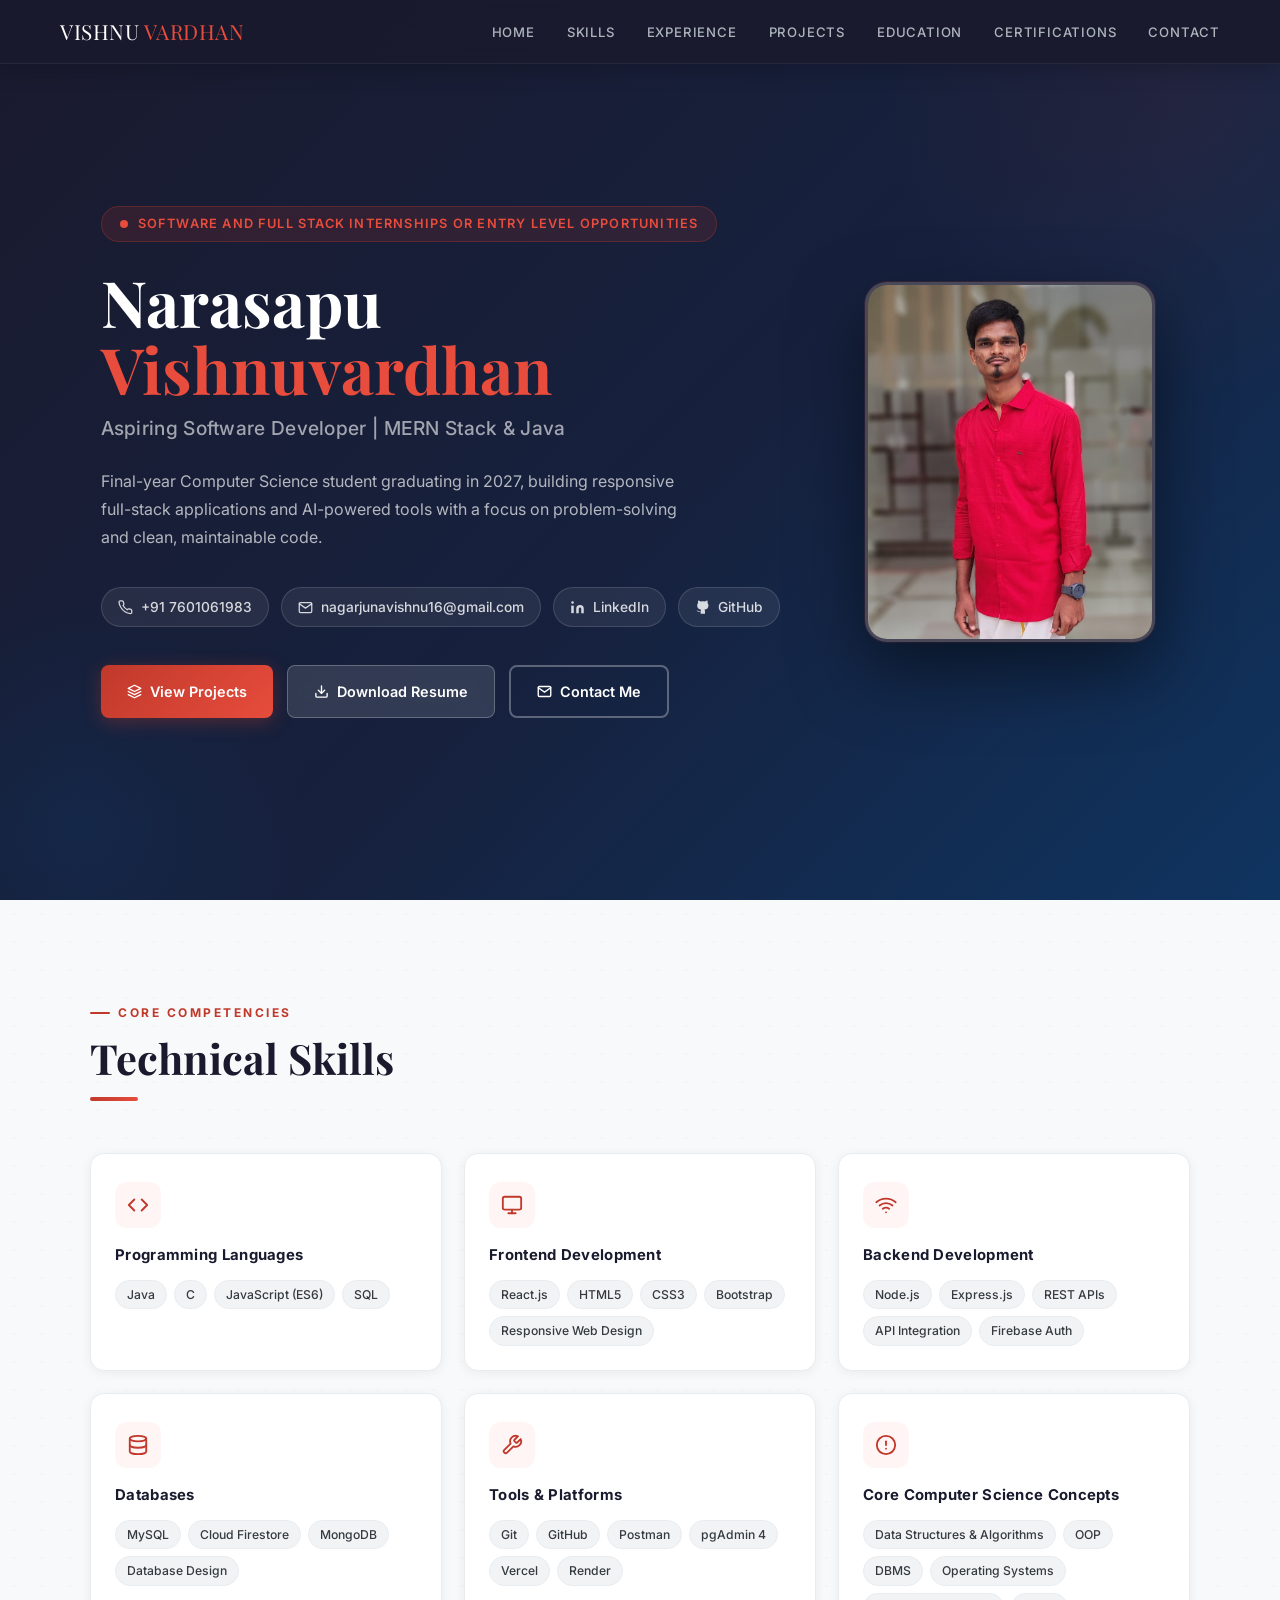
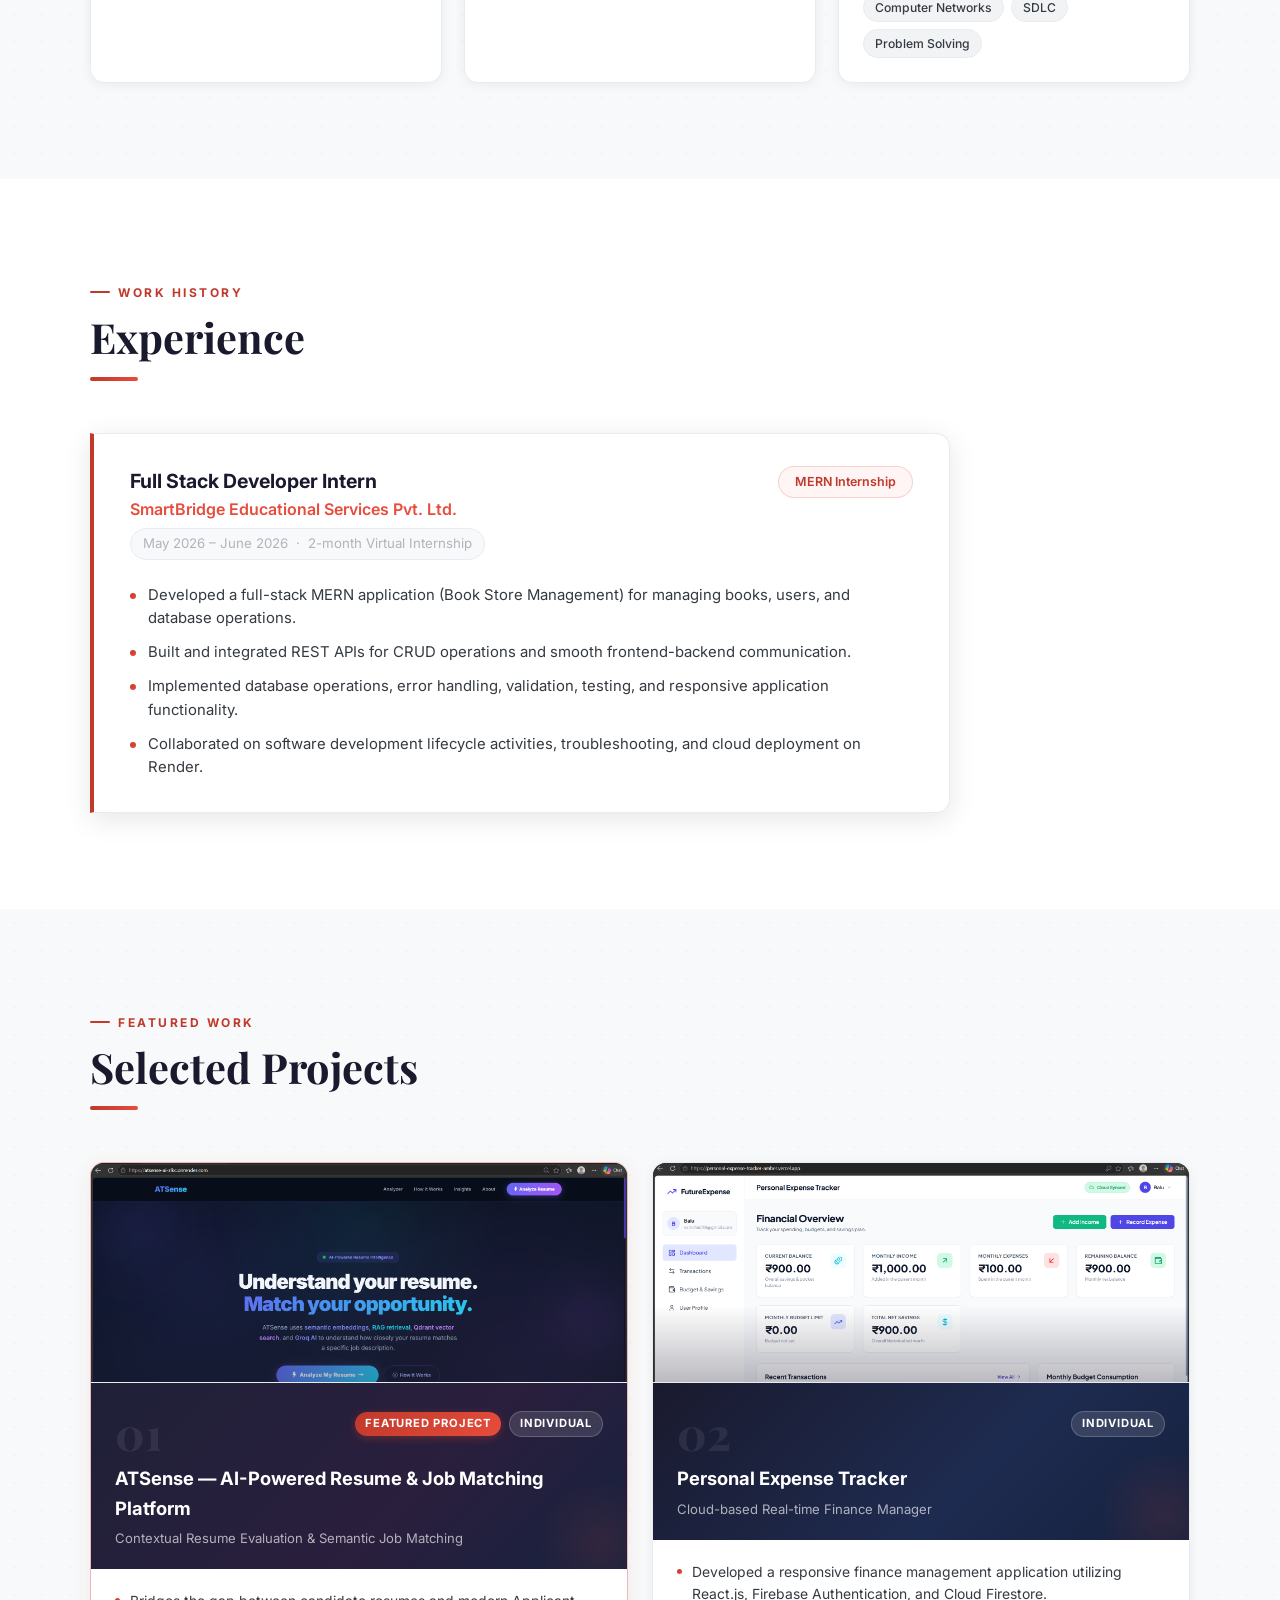
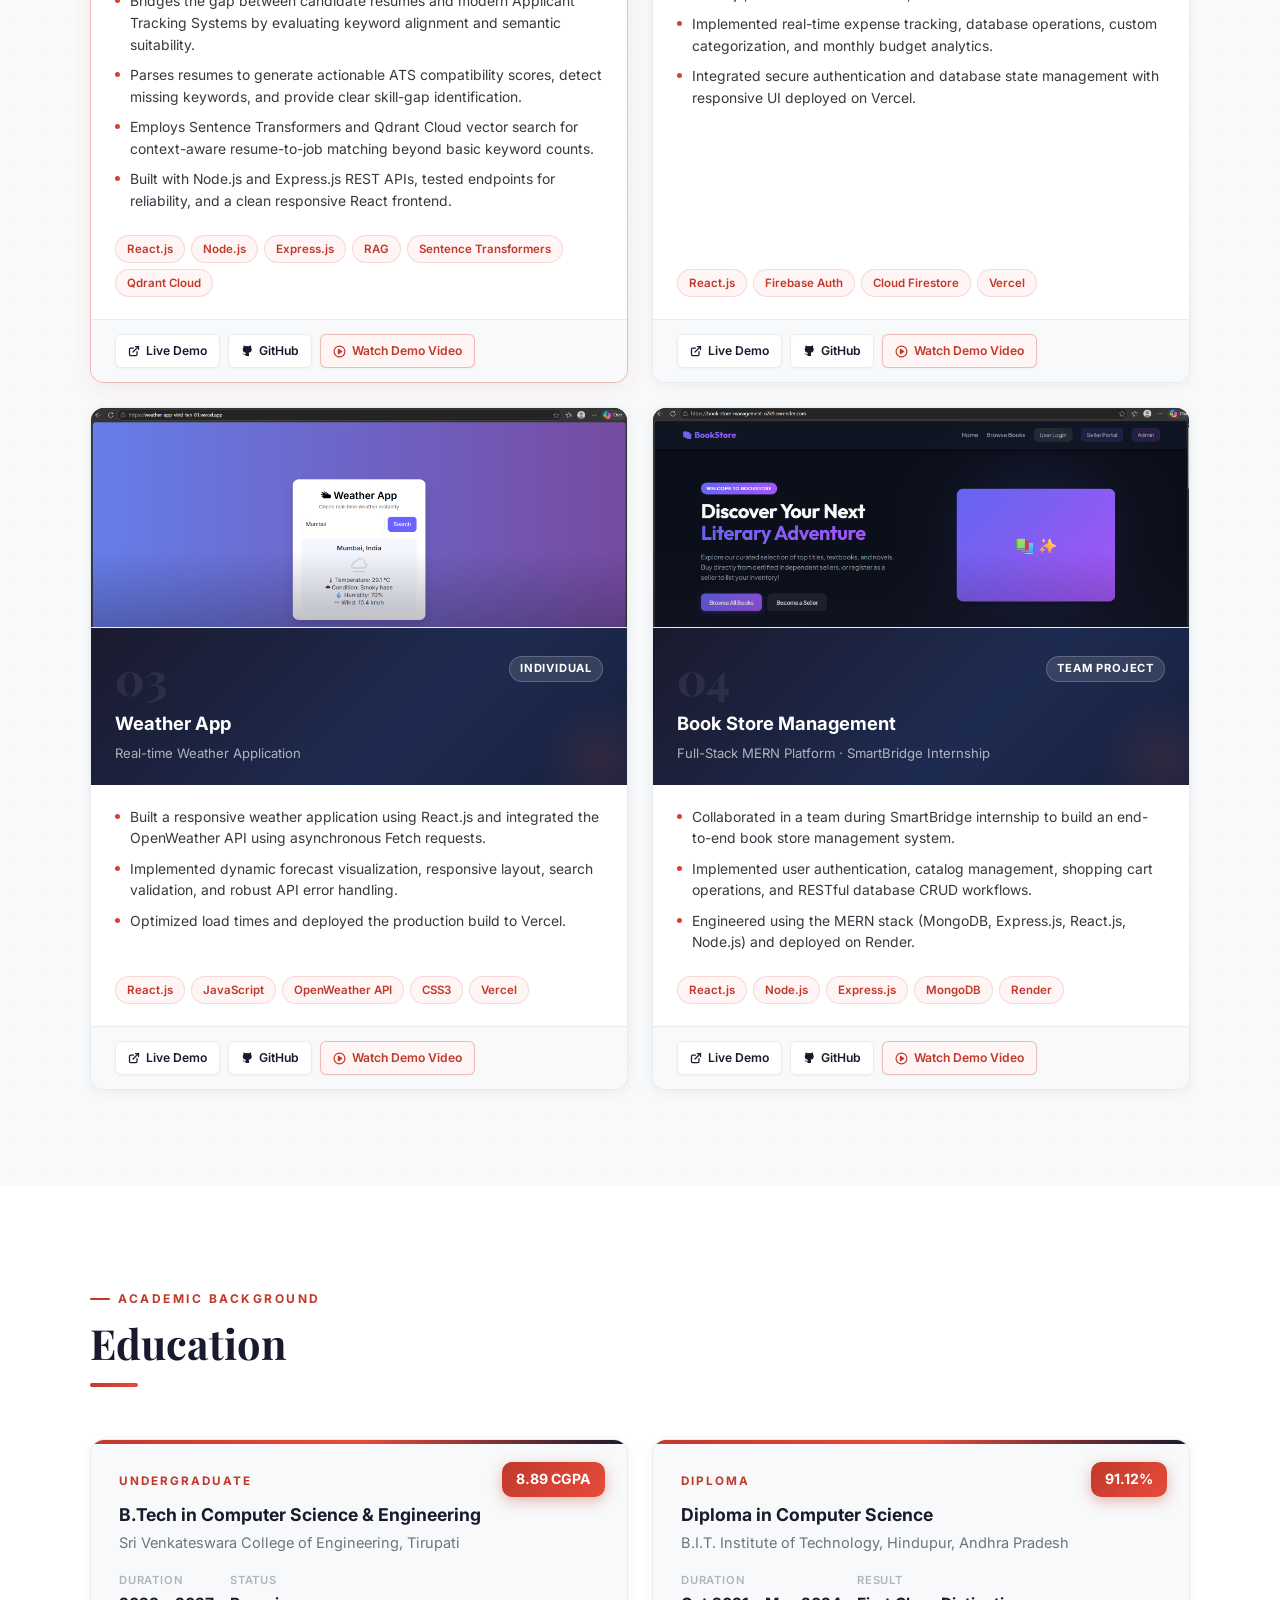
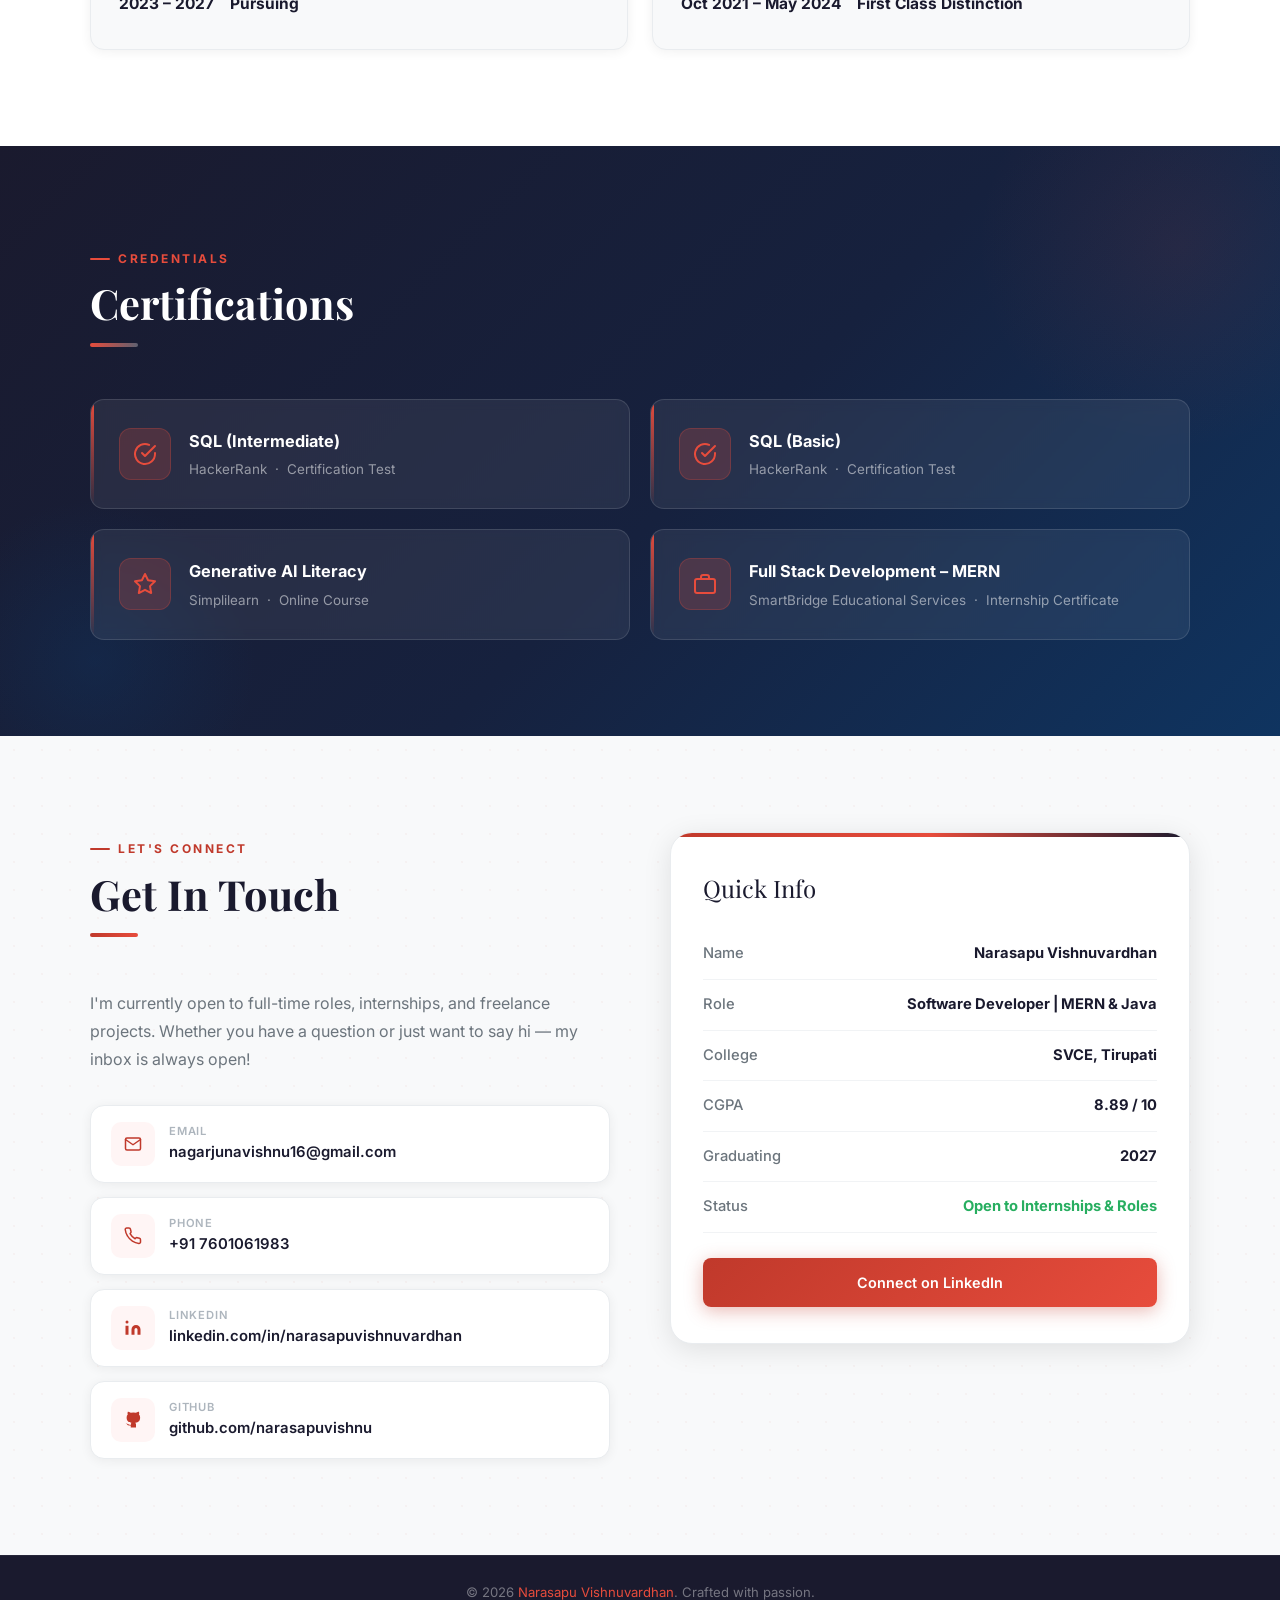
==== commit bd190c91: "Update availability to Software and Full Stack Internships and standardize ATSense bullet points" ====
--- a/index.html
+++ b/index.html
@@ -34,7 +34,7 @@
       <div class="hero-text">
         <div class="hero-eyebrow">
           <span></span>
-          <p>Full stack Internships or Entry level opportunities</p>
+          <p>Software and Full Stack Internships or Entry Level Opportunities</p>
         </div>
         <h1 class="hero-name">Narasapu<br><span>Vishnuvardhan</span></h1>
         <p class="hero-role">Aspiring Software Developer | MERN Stack &amp; Java</p>
@@ -282,10 +282,10 @@
           </div>
           <div class="project-body">
             <ul class="project-bullets">
-              <li><strong>Problem &amp; Solution:</strong> Bridges the gap between candidate resumes and modern Applicant Tracking Systems by evaluating keyword alignment and semantic suitability.</li>
-              <li><strong>AI-Powered Analysis:</strong> Parses resumes to generate actionable ATS compatibility scores, detect missing keywords, and provide clear skill-gap identification.</li>
-              <li><strong>Semantic Job Matching:</strong> Employs Sentence Transformers and Qdrant Cloud vector search for context-aware resume-to-job matching beyond basic keyword counts.</li>
-              <li><strong>Robust Architecture:</strong> Built with Node.js and Express.js REST APIs, tested endpoints for reliability, and a clean responsive React frontend.</li>
+              <li>Bridges the gap between candidate resumes and modern Applicant Tracking Systems by evaluating keyword alignment and semantic suitability.</li>
+              <li>Parses resumes to generate actionable ATS compatibility scores, detect missing keywords, and provide clear skill-gap identification.</li>
+              <li>Employs Sentence Transformers and Qdrant Cloud vector search for context-aware resume-to-job matching beyond basic keyword counts.</li>
+              <li>Built with Node.js and Express.js REST APIs, tested endpoints for reliability, and a clean responsive React frontend.</li>
             </ul>
           </div>
           <div class="project-tech">
--- a/style.css
+++ b/style.css
@@ -623,20 +623,27 @@
 .project-image-wrap {
   position: relative;
   width: 100%;
-  height: 200px;
-  background: #0f172a;
+  height: 220px;
+  background: linear-gradient(180deg, #0b1120 0%, #162032 100%);
   overflow: hidden;
   border-bottom: 1px solid var(--gray-200);
+}
+.project-image-wrap::after {
+  content: '';
+  position: absolute;
+  inset: 0;
+  background: linear-gradient(180deg, rgba(26,26,46,0) 65%, rgba(26,26,46,0.3) 100%);
+  pointer-events: none;
 }
 .project-image-wrap img {
   width: 100%;
   height: 100%;
   object-fit: cover;
   object-position: top center;
-  transition: transform 0.4s ease;
+  transition: transform 0.4s cubic-bezier(0.2, 0.8, 0.2, 1);
 }
 .project-card:hover .project-image-wrap img {
-  transform: scale(1.03);
+  transform: scale(1.04);
 }
 .project-card-top::after {
   content: '';
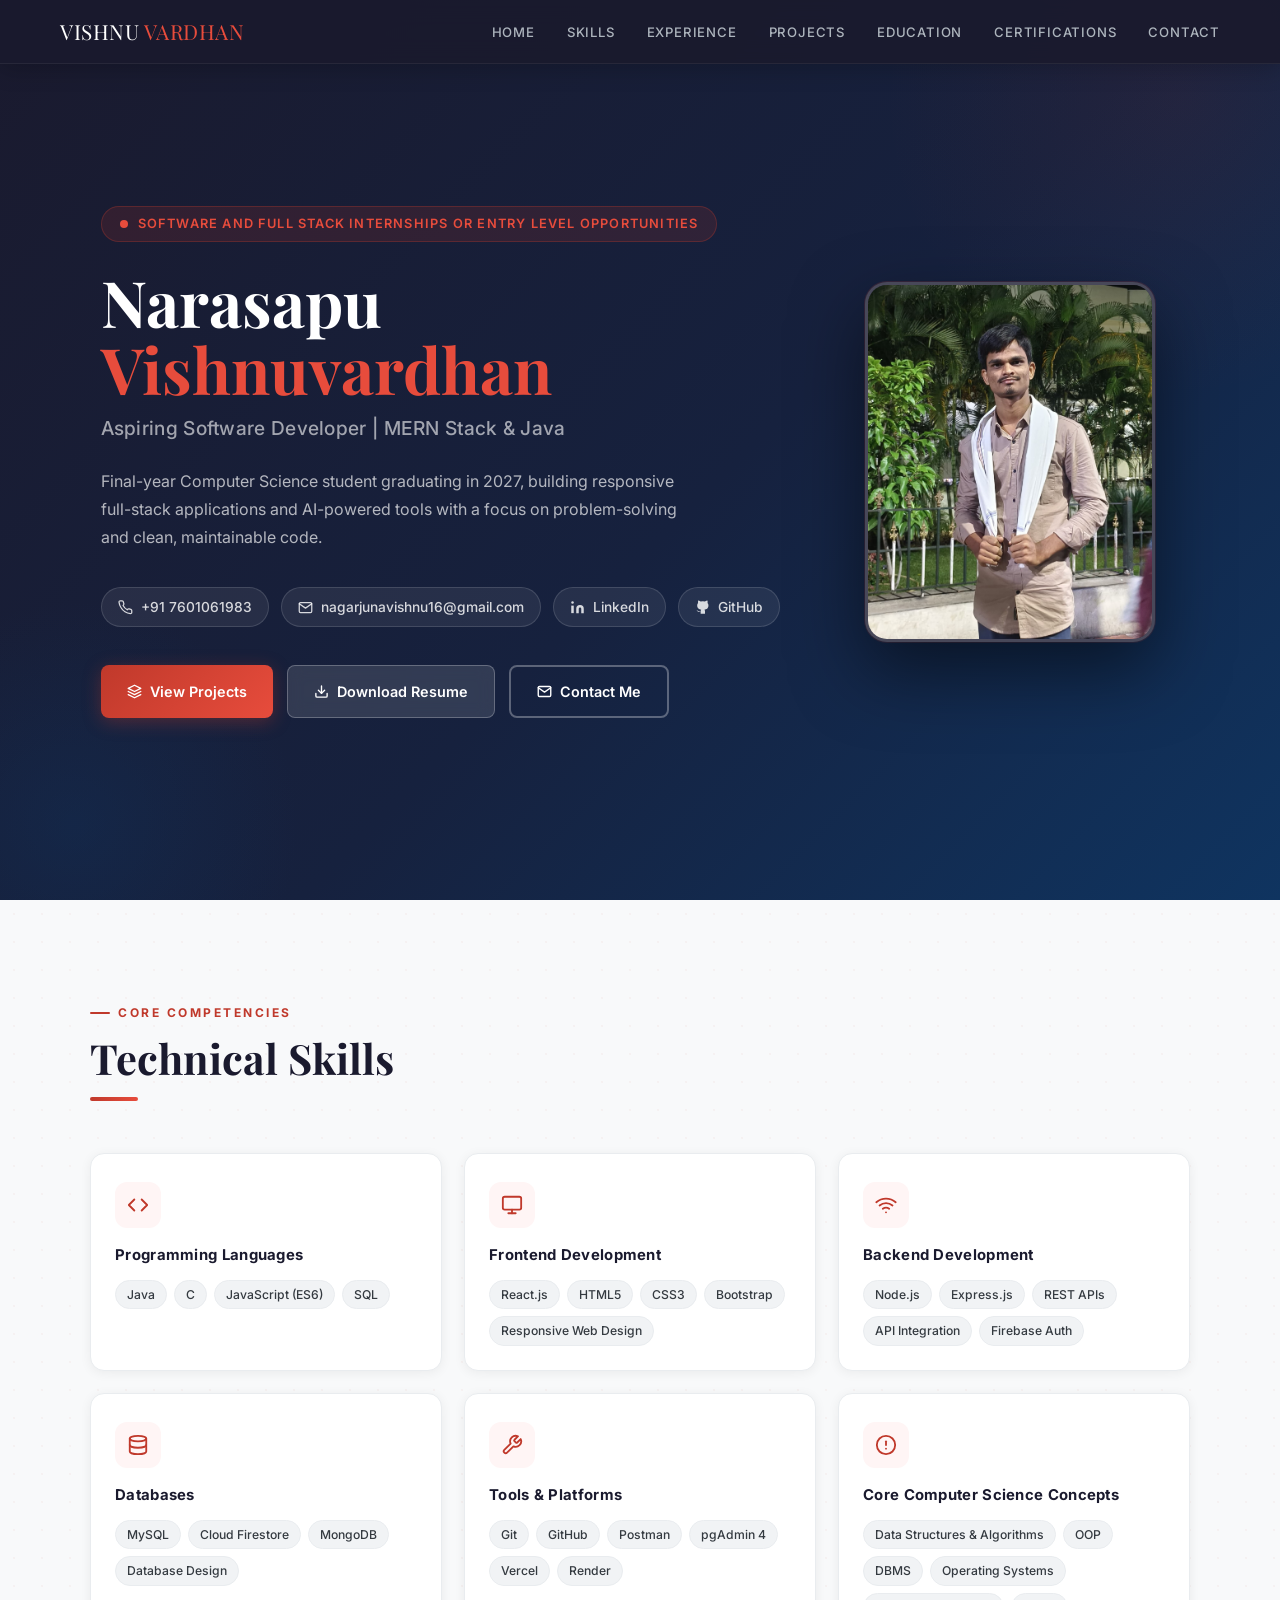
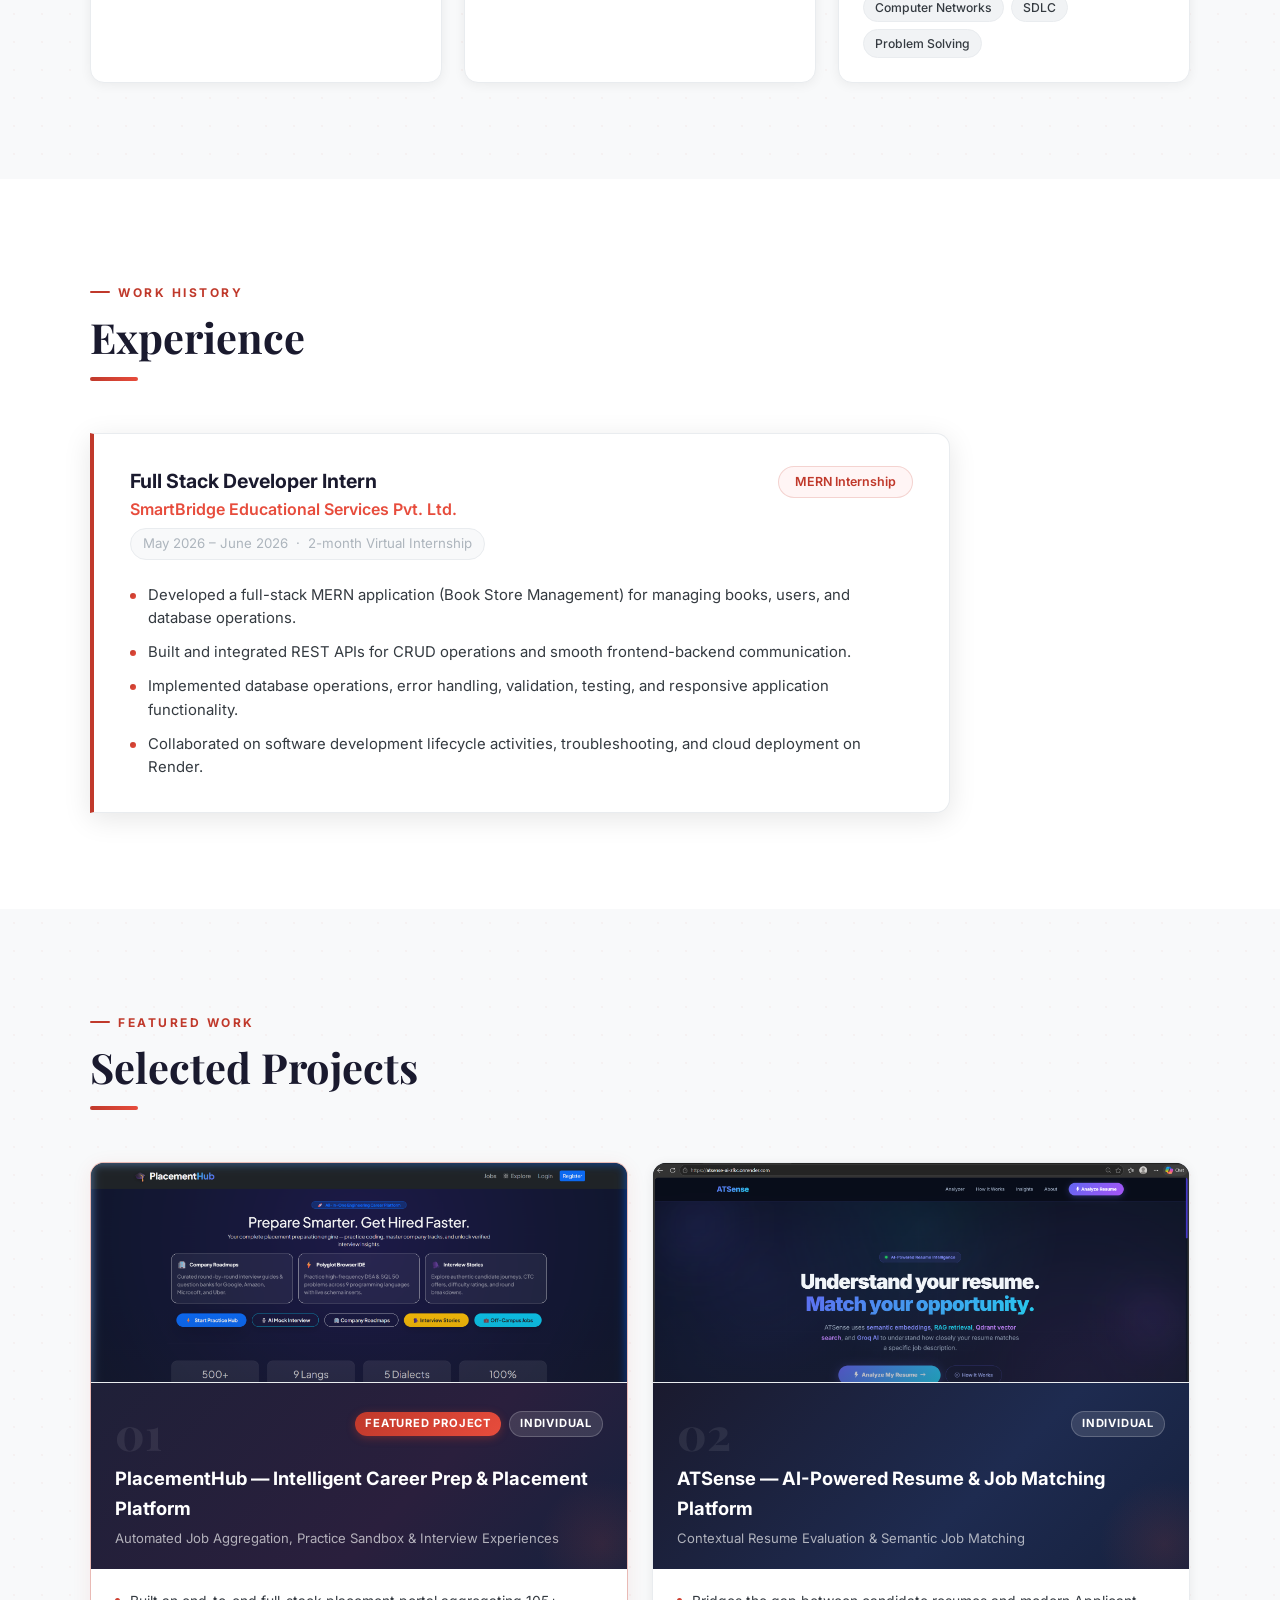
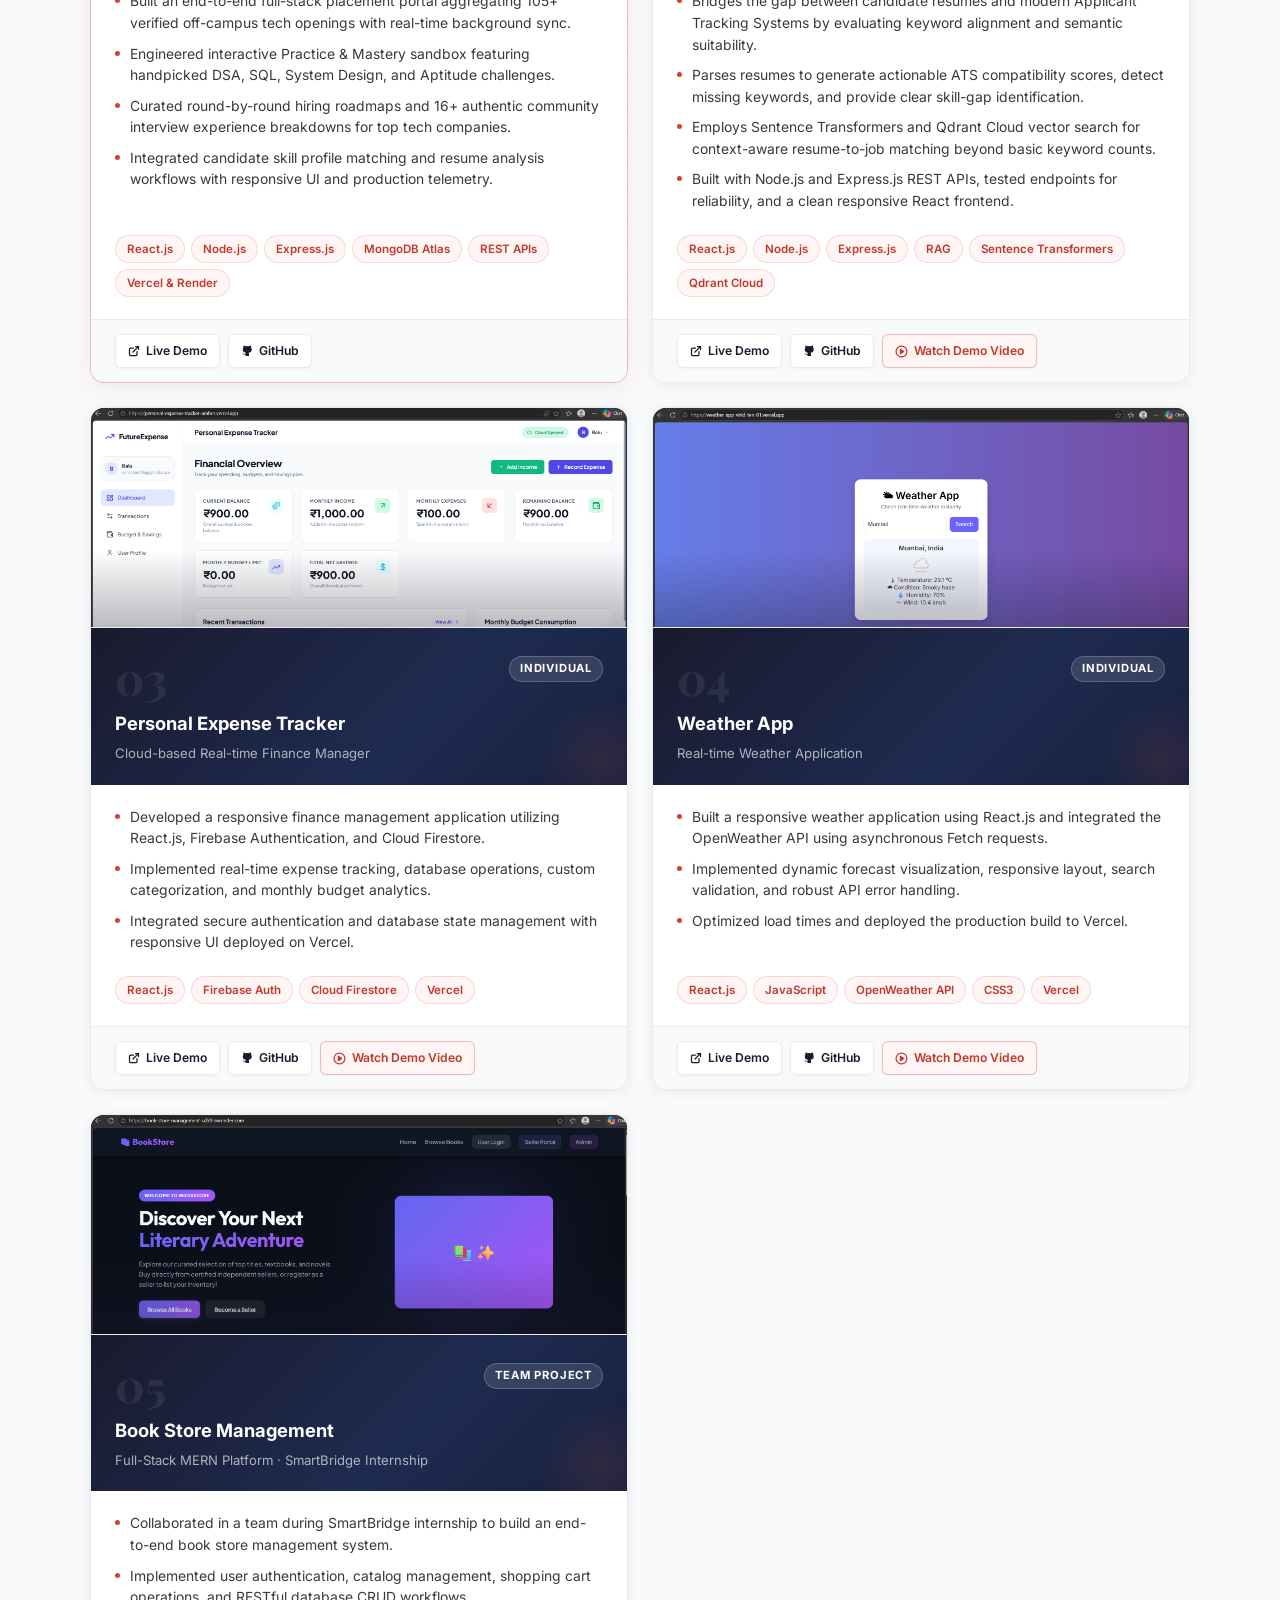
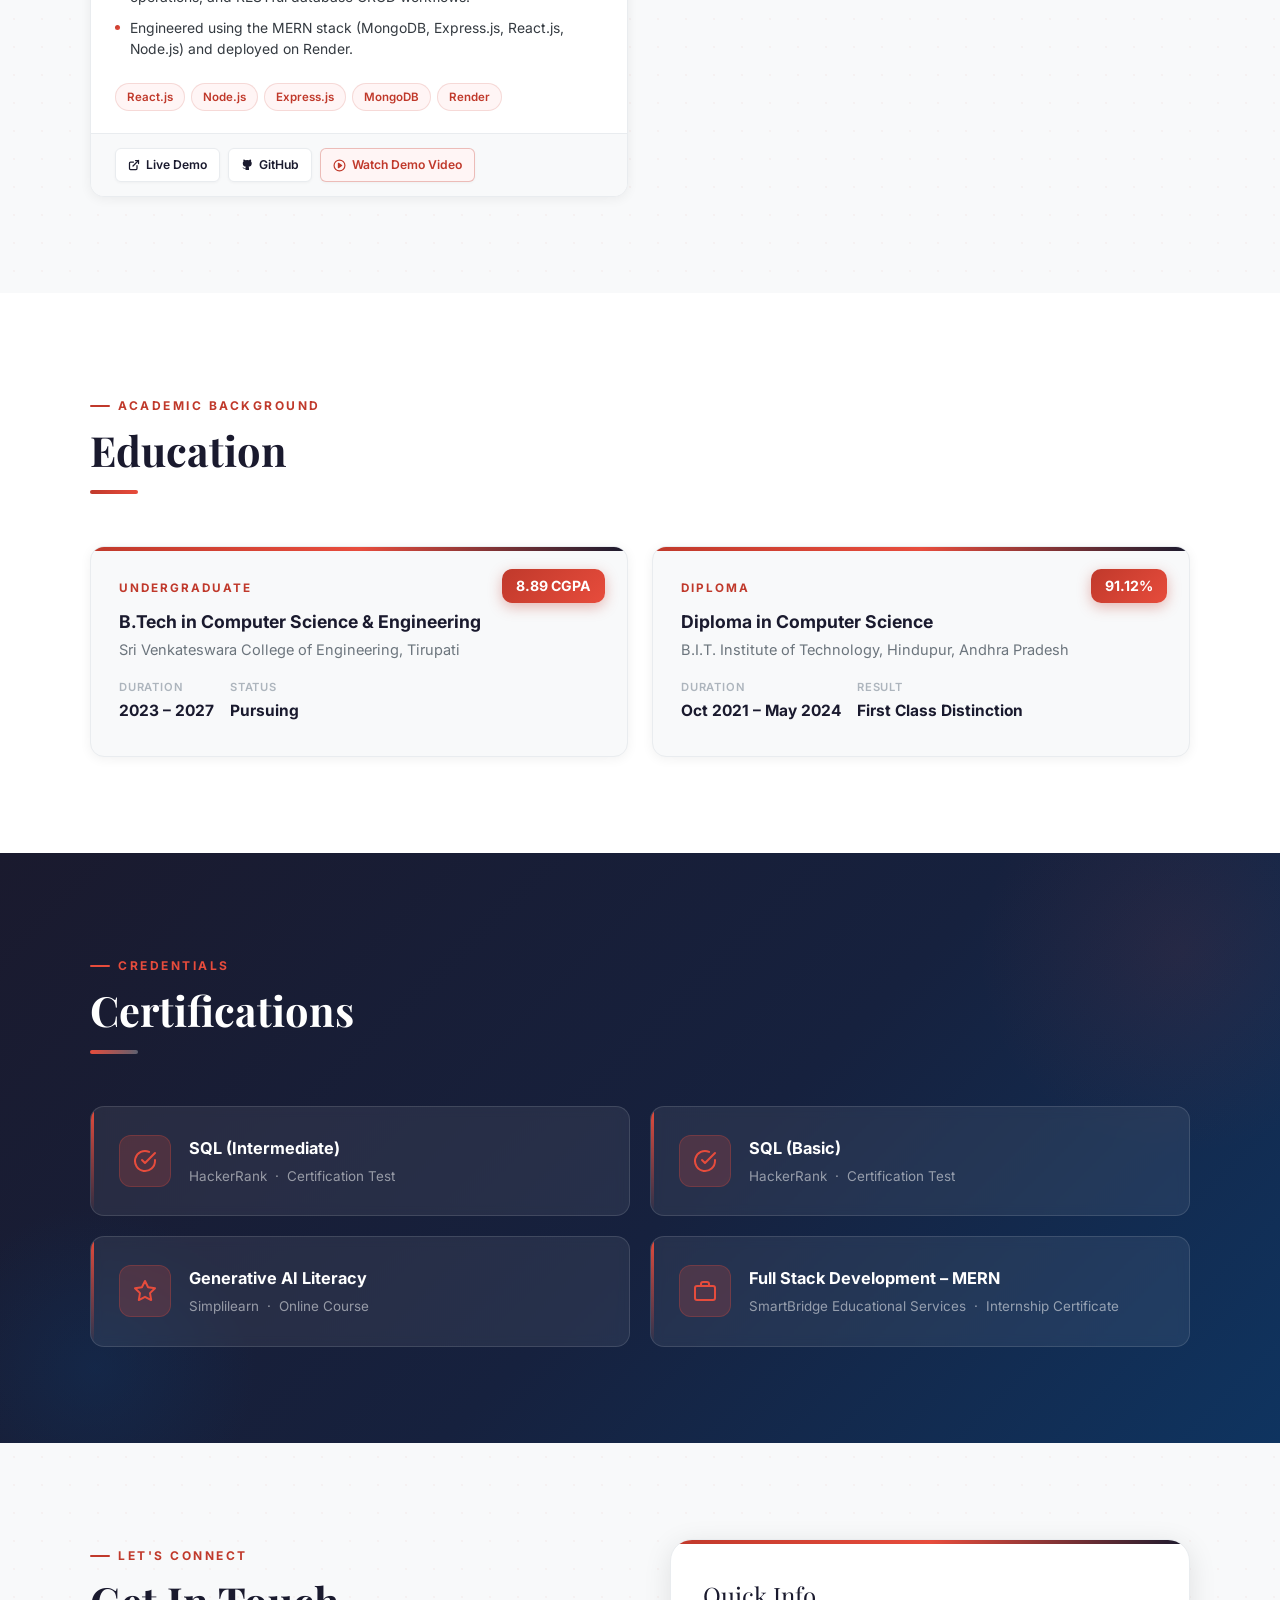
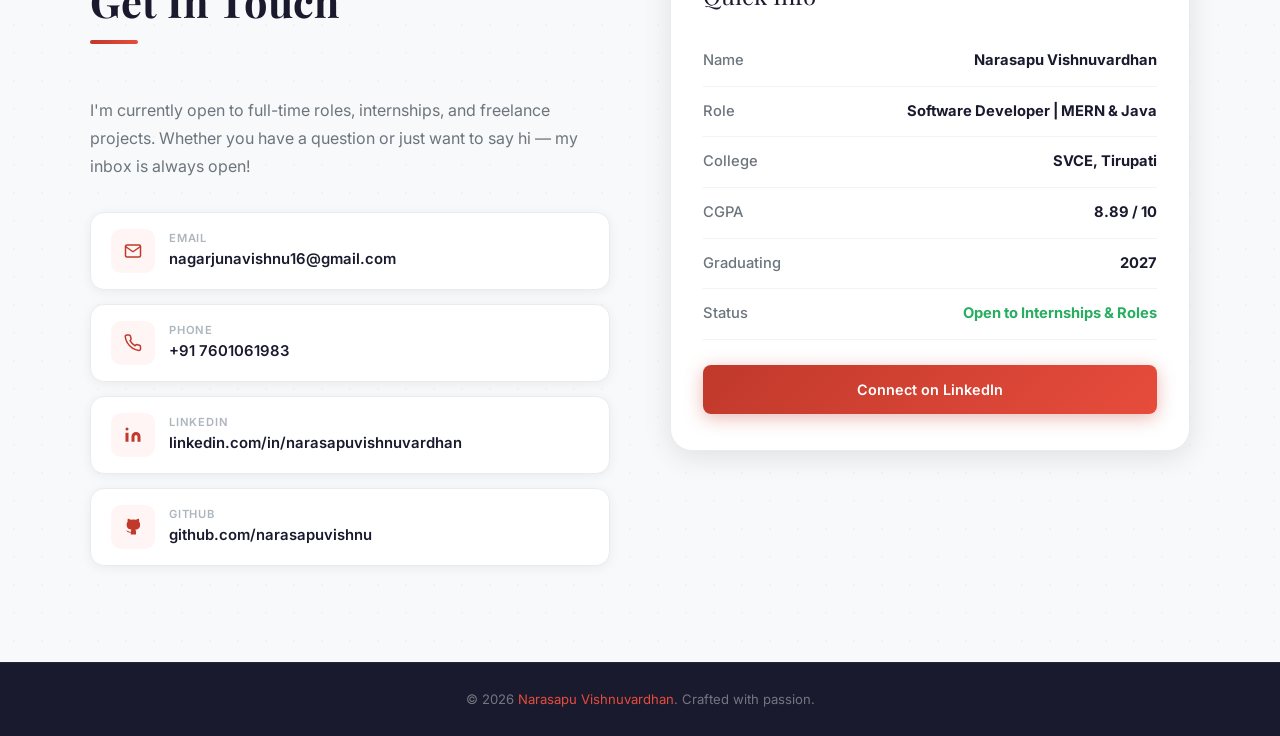
==== commit 3e2383ff: "Add PlacementHub as Project 01 and update project order" ====
--- a/index.html
+++ b/index.html
@@ -264,16 +264,69 @@
 
       <div class="projects-grid">
 
-        <!-- ATSense — AI-Powered Resume & Job Matching Platform -->
-        <div class="project-card project-featured" id="project-atsense">
+        <!-- PlacementHub — Intelligent Career Preparation & Off-Campus Placement Platform -->
+        <div class="project-card project-featured" id="project-placementhub">
           <div class="project-image-wrap">
-            <img src="Project_images/Atsense.png" alt="ATSense AI-Powered Resume and Job Matching Platform Screenshot" loading="lazy">
+            <img src="Project_images/PlacementHub.png" alt="PlacementHub Intelligent Career Preparation and Off-Campus Placement Platform Screenshot" loading="lazy">
           </div>
           <div class="project-card-top">
             <div class="project-header-row">
               <div class="project-number">01</div>
               <div class="project-meta-badges">
                 <span class="project-featured-badge">Featured Project</span>
+                <span class="project-type-badge">Individual</span>
+              </div>
+            </div>
+            <div class="project-name">PlacementHub — Intelligent Career Prep &amp; Placement Platform</div>
+            <div class="project-sub">Automated Job Aggregation, Practice Sandbox &amp; Interview Experiences</div>
+          </div>
+          <div class="project-body">
+            <ul class="project-bullets">
+              <li>Built an end-to-end full-stack placement portal aggregating 105+ verified off-campus tech openings with real-time background sync.</li>
+              <li>Engineered interactive Practice &amp; Mastery sandbox featuring handpicked DSA, SQL, System Design, and Aptitude challenges.</li>
+              <li>Curated round-by-round hiring roadmaps and 16+ authentic community interview experience breakdowns for top tech companies.</li>
+              <li>Integrated candidate skill profile matching and resume analysis workflows with responsive UI and production telemetry.</li>
+            </ul>
+          </div>
+          <div class="project-tech">
+            <span class="tech-tag">React.js</span>
+            <span class="tech-tag">Node.js</span>
+            <span class="tech-tag">Express.js</span>
+            <span class="tech-tag">MongoDB Atlas</span>
+            <span class="tech-tag">REST APIs</span>
+            <span class="tech-tag">Vercel &amp; Render</span>
+          </div>
+          <div class="project-links">
+            <a href="https://frontend-three-peach-0d3flpw6ua.vercel.app/" target="_blank" rel="noopener"
+              class="project-link-btn" id="placementhub-live">
+              <svg width="12" height="12" viewBox="0 0 24 24" fill="none" stroke="currentColor" stroke-width="2.5"
+                stroke-linecap="round" stroke-linejoin="round">
+                <path d="M18 13v6a2 2 0 0 1-2 2H5a2 2 0 0 1-2-2V8a2 2 0 0 1 2-2h6" />
+                <polyline points="15 3 21 3 21 9" />
+                <line x1="10" y1="14" x2="21" y2="3" />
+              </svg>
+              Live Demo
+            </a>
+            <a href="https://github.com/narasapuvishnu/Placement_Hub" target="_blank" rel="noopener"
+              class="project-link-btn" id="placementhub-github">
+              <svg width="12" height="12" viewBox="0 0 24 24" fill="currentColor">
+                <path
+                  d="M9 19c-5 1.5-5-2.5-7-3m14 6v-3.87a3.37 3.37 0 0 0-.94-2.61c3.14-.35 6.44-1.54 6.44-7A5.44 5.44 0 0 0 20 4.77 5.07 5.07 0 0 0 19.91 1S18.73.65 16 2.48a13.38 13.38 0 0 0-7 0C6.27.65 5.09 1 5.09 1A5.07 5.07 0 0 0 5 4.77a5.44 5.44 0 0 0-1.5 3.78c0 5.42 3.3 6.61 6.44 7A3.37 3.37 0 0 0 9 18.13V22" />
+              </svg>
+              GitHub
+            </a>
+          </div>
+        </div>
+
+        <!-- ATSense — AI-Powered Resume & Job Matching Platform -->
+        <div class="project-card" id="project-atsense">
+          <div class="project-image-wrap">
+            <img src="Project_images/Atsense.png" alt="ATSense AI-Powered Resume and Job Matching Platform Screenshot" loading="lazy">
+          </div>
+          <div class="project-card-top">
+            <div class="project-header-row">
+              <div class="project-number">02</div>
+              <div class="project-meta-badges">
                 <span class="project-type-badge">Individual</span>
               </div>
             </div>
@@ -307,7 +360,7 @@
               </svg>
               Live Demo
             </a>
-            <a href="https://github.com/narasapuvishnu/ATSense" target="_blank" rel="noopener"
+            <a href="https://github.com/narasapuvishnu/atsense-ai" target="_blank" rel="noopener"
               class="project-link-btn" id="atsense-github">
               <svg width="12" height="12" viewBox="0 0 24 24" fill="currentColor">
                 <path
@@ -334,7 +387,7 @@
           </div>
           <div class="project-card-top">
             <div class="project-header-row">
-              <div class="project-number">02</div>
+              <div class="project-number">03</div>
               <div class="project-meta-badges">
                 <span class="project-type-badge">Individual</span>
               </div>
@@ -393,7 +446,7 @@
           </div>
           <div class="project-card-top">
             <div class="project-header-row">
-              <div class="project-number">03</div>
+              <div class="project-number">04</div>
               <div class="project-meta-badges">
                 <span class="project-type-badge">Individual</span>
               </div>
@@ -453,7 +506,7 @@
           </div>
           <div class="project-card-top">
             <div class="project-header-row">
-              <div class="project-number">04</div>
+              <div class="project-number">05</div>
               <div class="project-meta-badges">
                 <span class="project-type-badge">Team Project</span>
               </div>
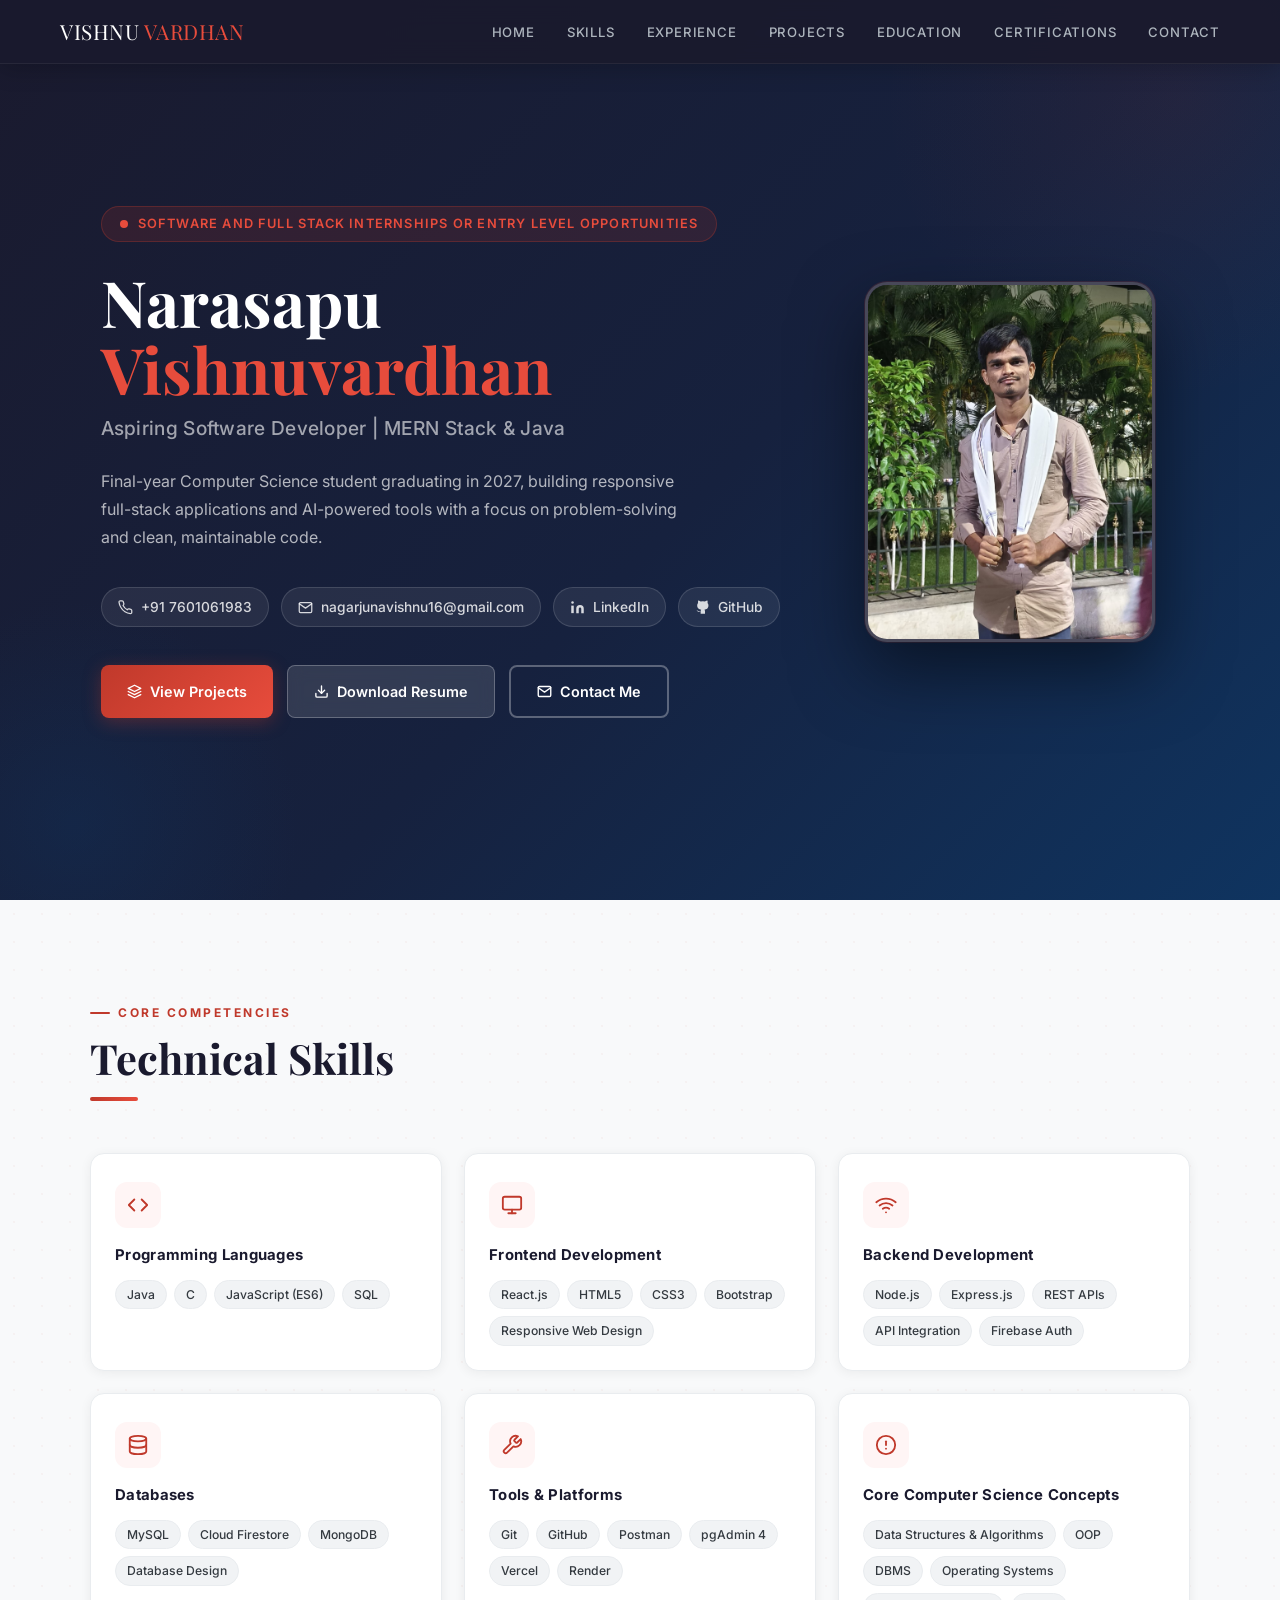
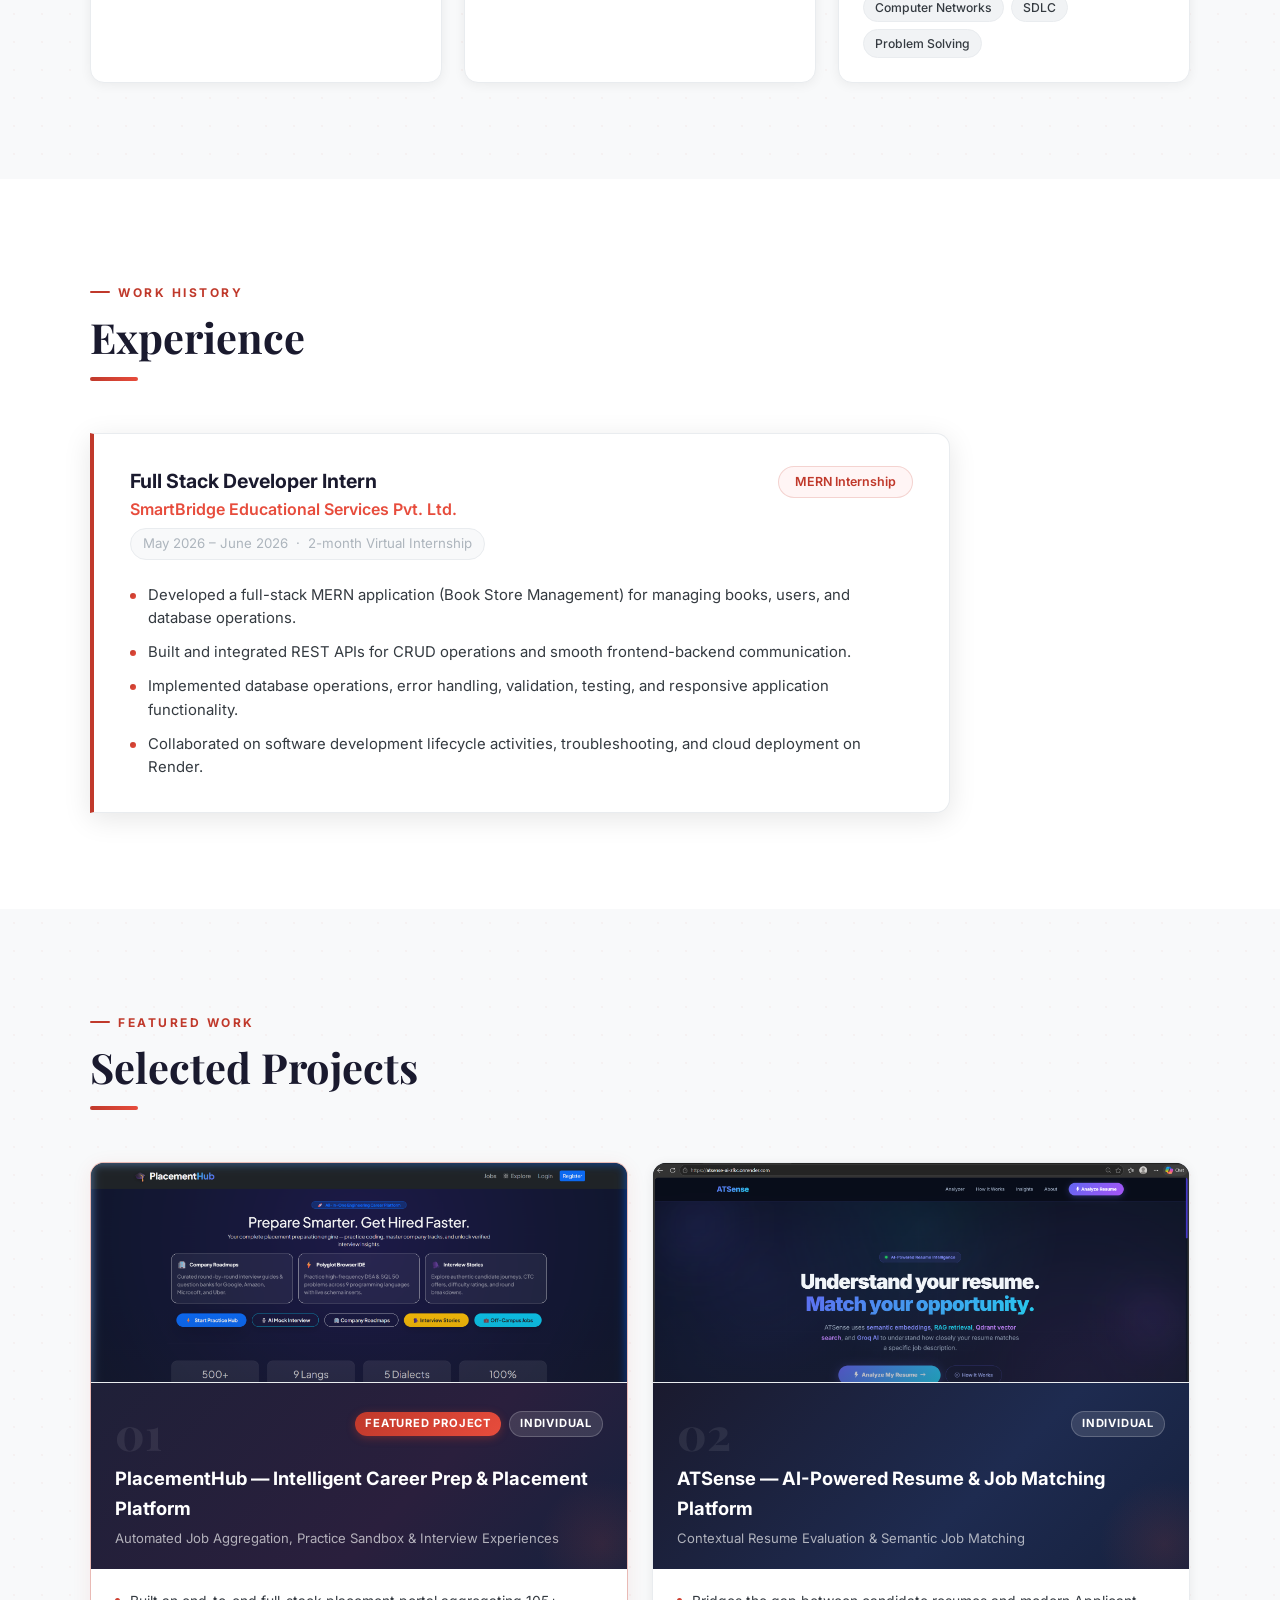
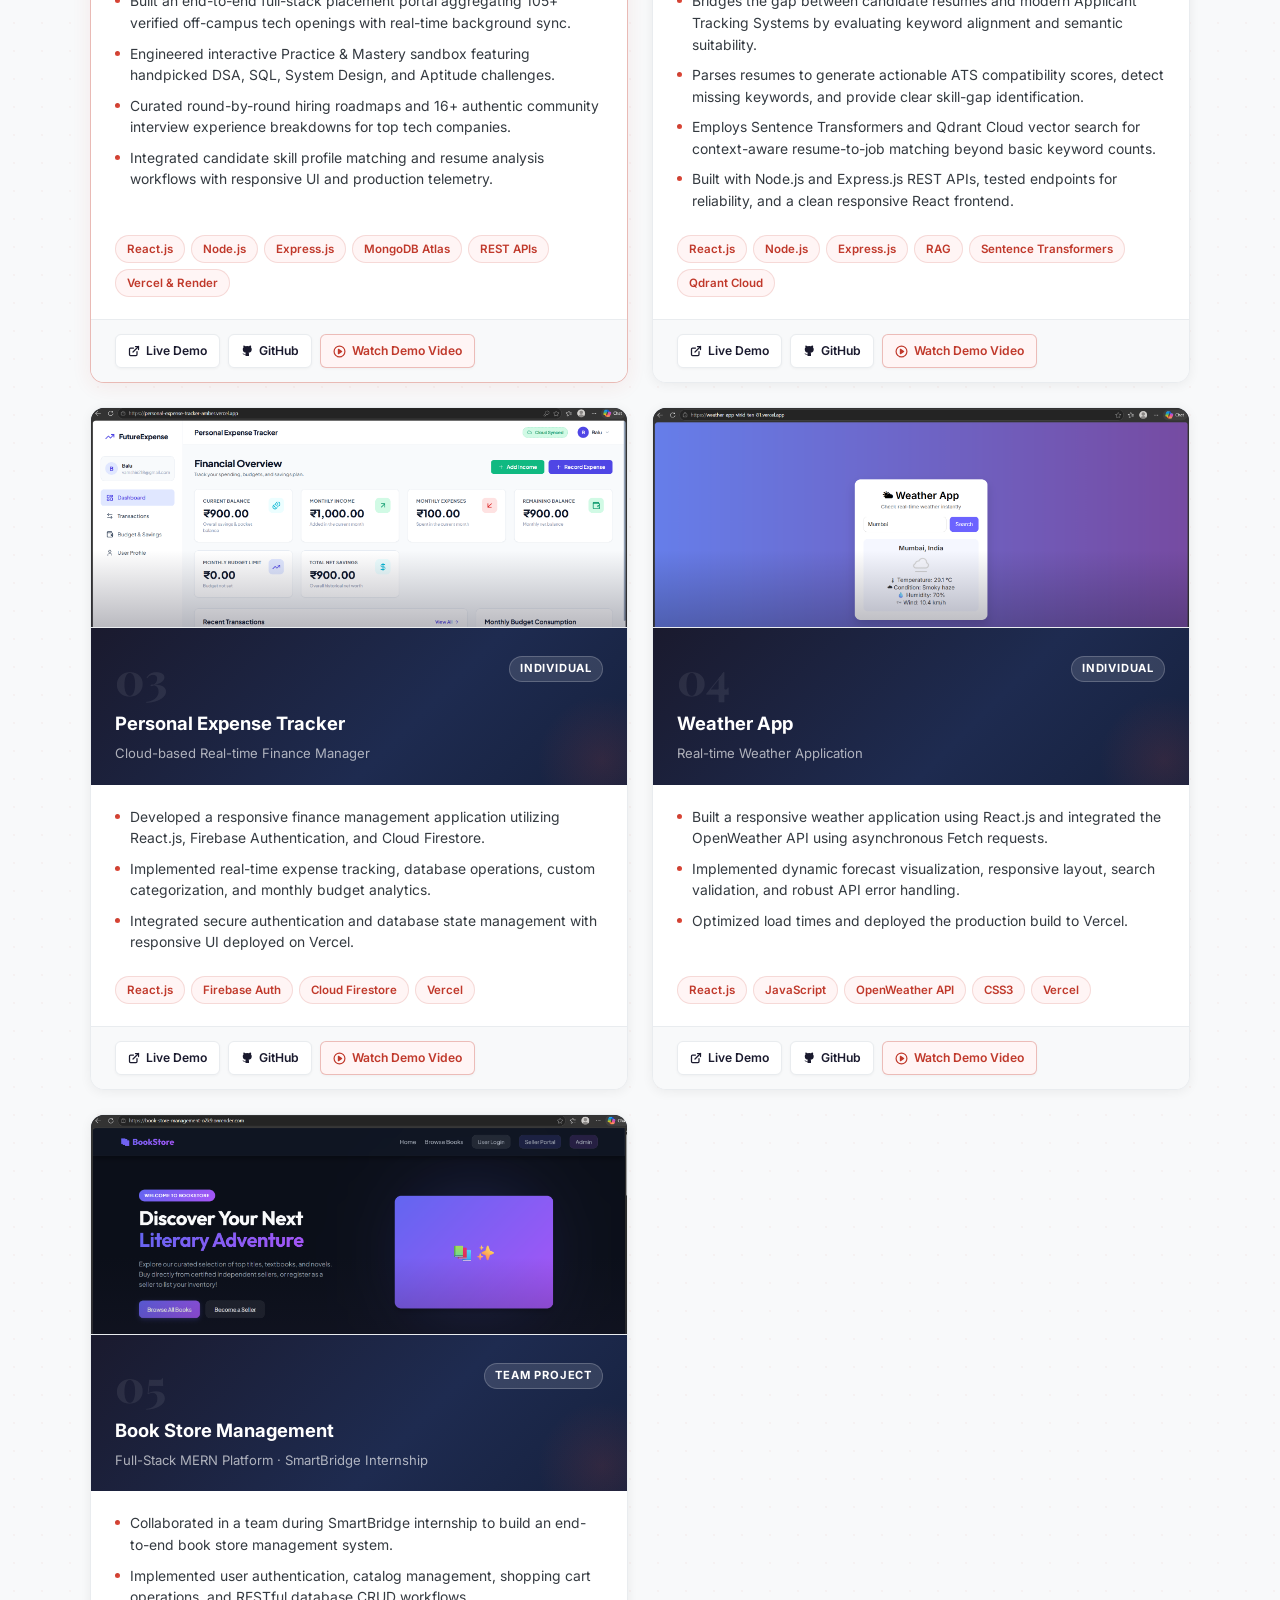
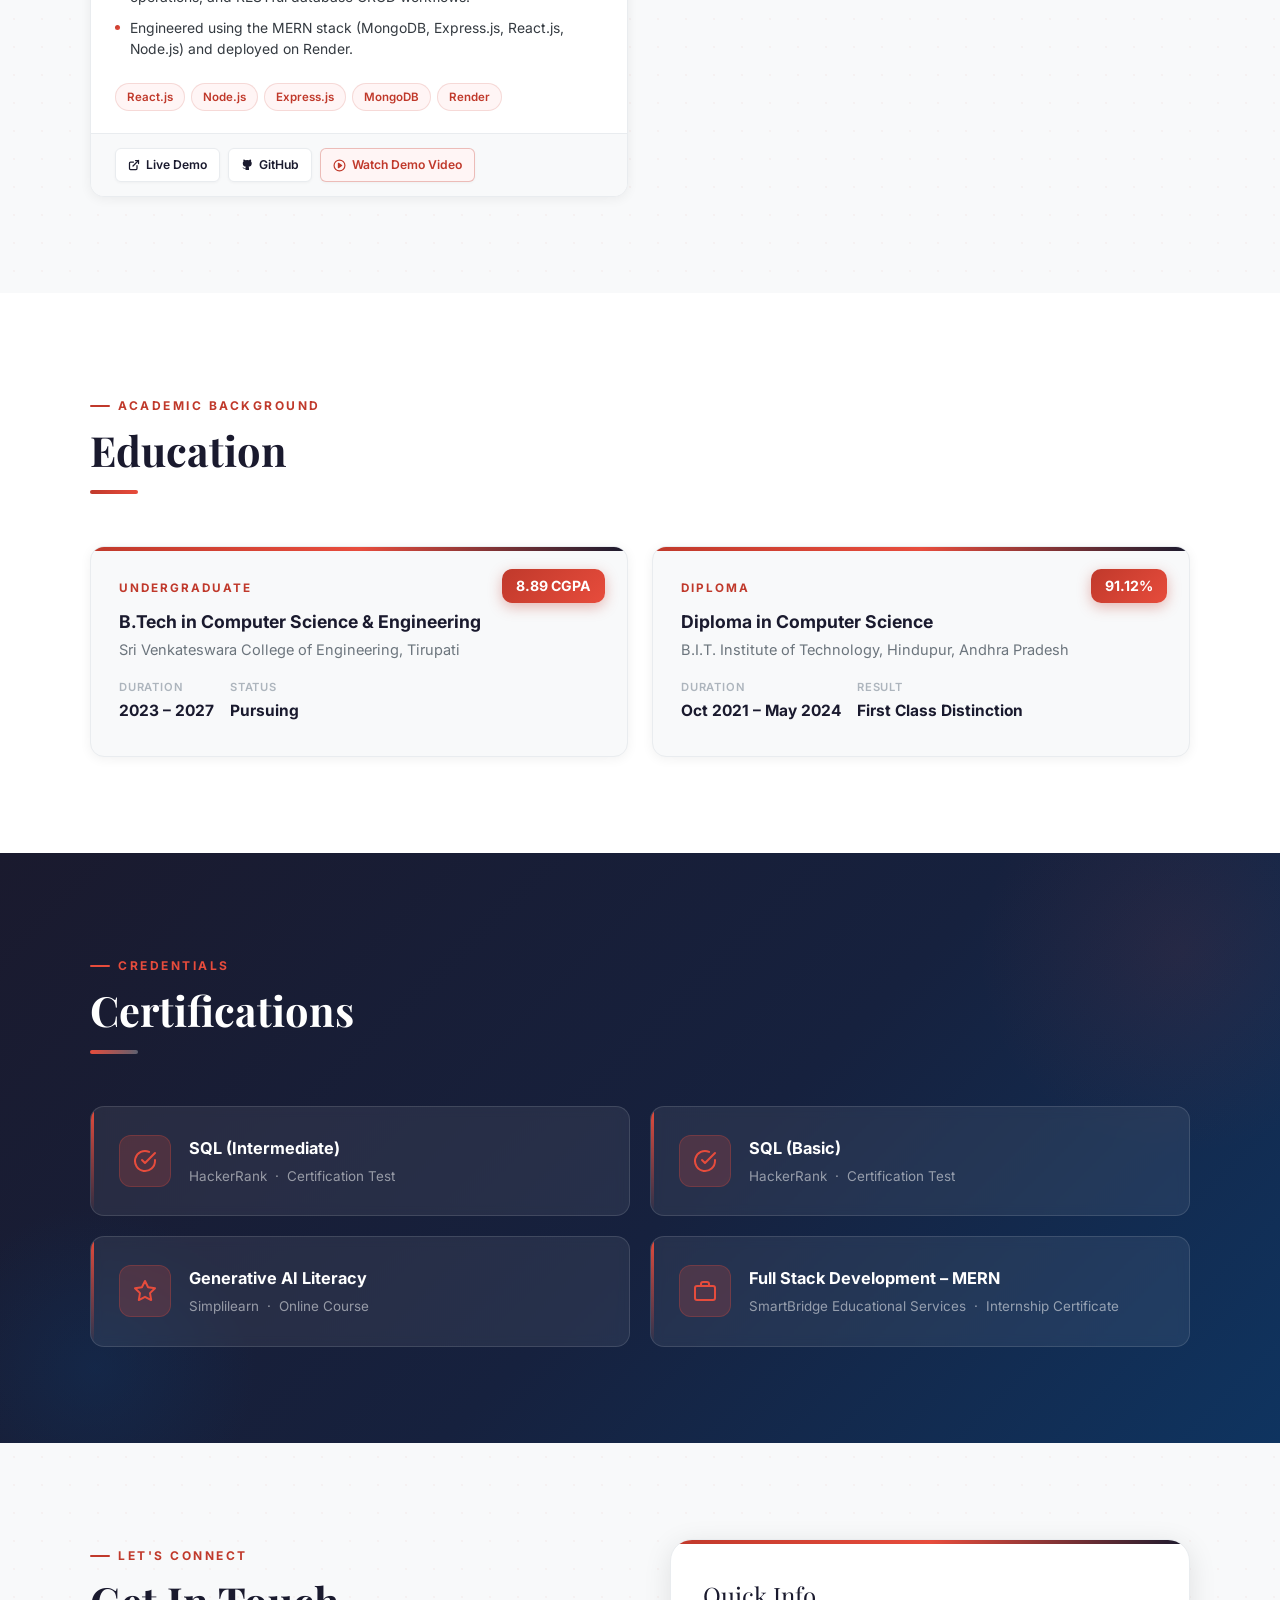
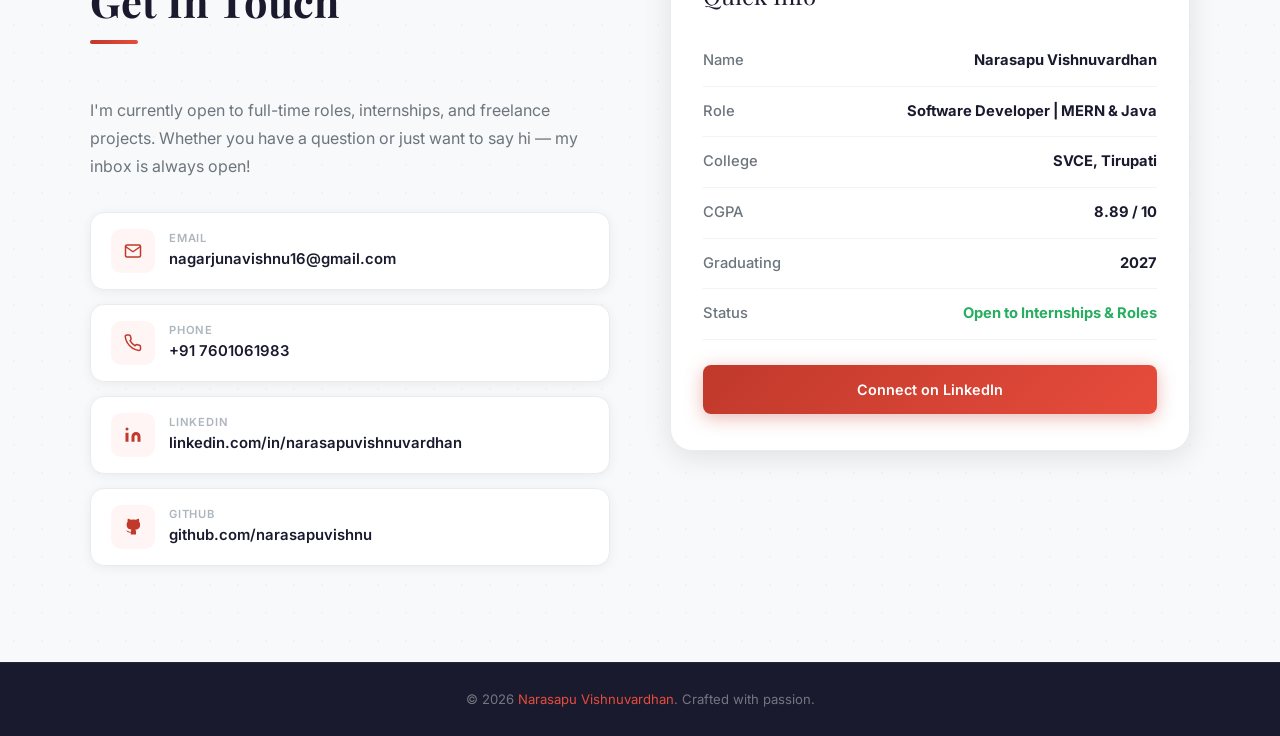
==== commit 2d882d95: "Add Watch Demo Video button for PlacementHub project" ====
--- a/index.html
+++ b/index.html
@@ -314,6 +314,15 @@
                   d="M9 19c-5 1.5-5-2.5-7-3m14 6v-3.87a3.37 3.37 0 0 0-.94-2.61c3.14-.35 6.44-1.54 6.44-7A5.44 5.44 0 0 0 20 4.77 5.07 5.07 0 0 0 19.91 1S18.73.65 16 2.48a13.38 13.38 0 0 0-7 0C6.27.65 5.09 1 5.09 1A5.07 5.07 0 0 0 5 4.77a5.44 5.44 0 0 0-1.5 3.78c0 5.42 3.3 6.61 6.44 7A3.37 3.37 0 0 0 9 18.13V22" />
               </svg>
               GitHub
+            </a>
+            <a href="https://drive.google.com/file/d/1TKmoPGgRCYV22vX7Uy4N_Z8B_1dftX6Y/view?usp=drive_link" target="_blank" rel="noopener"
+              class="project-link-btn btn-video" id="placementhub-video">
+              <svg width="13" height="13" viewBox="0 0 24 24" fill="none" stroke="currentColor" stroke-width="2.2"
+                stroke-linecap="round" stroke-linejoin="round">
+                <circle cx="12" cy="12" r="10" />
+                <polygon points="10 8 16 12 10 16 10 8" fill="currentColor" />
+              </svg>
+              Watch Demo Video
             </a>
           </div>
         </div>
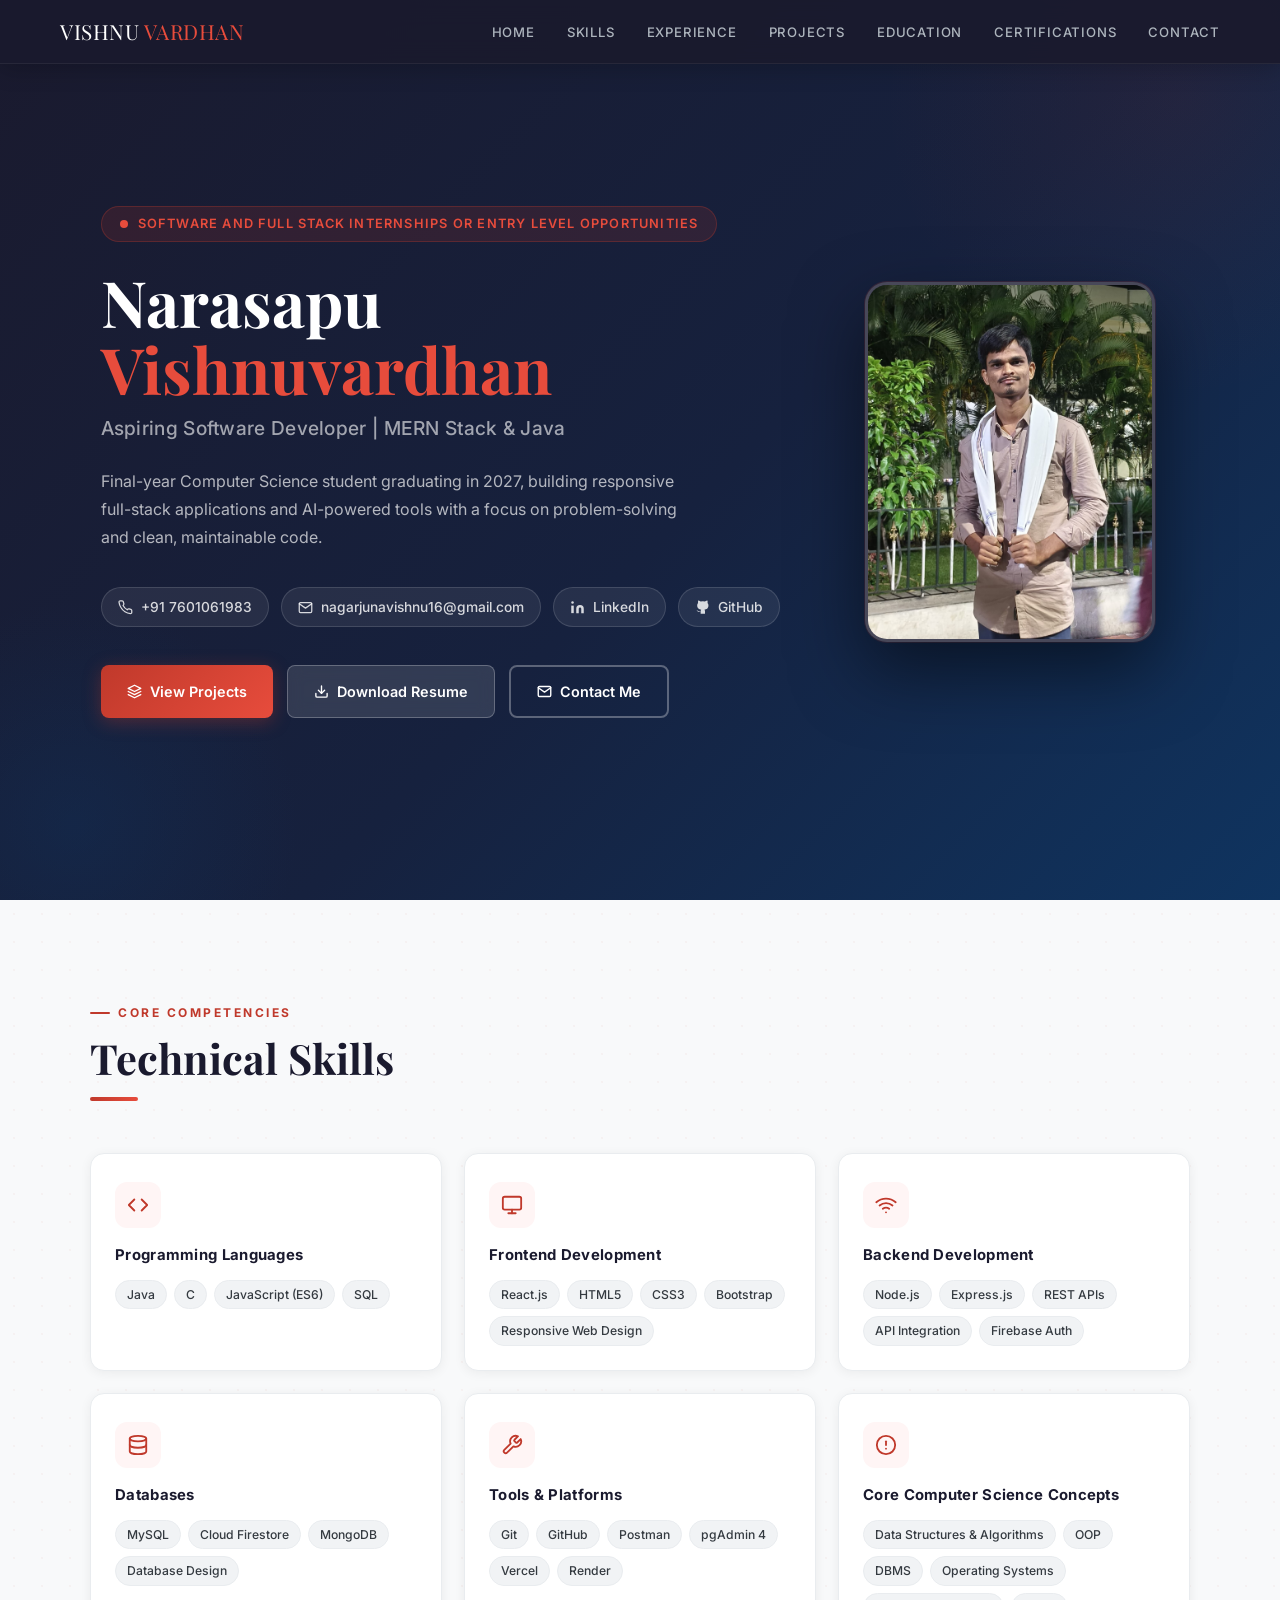
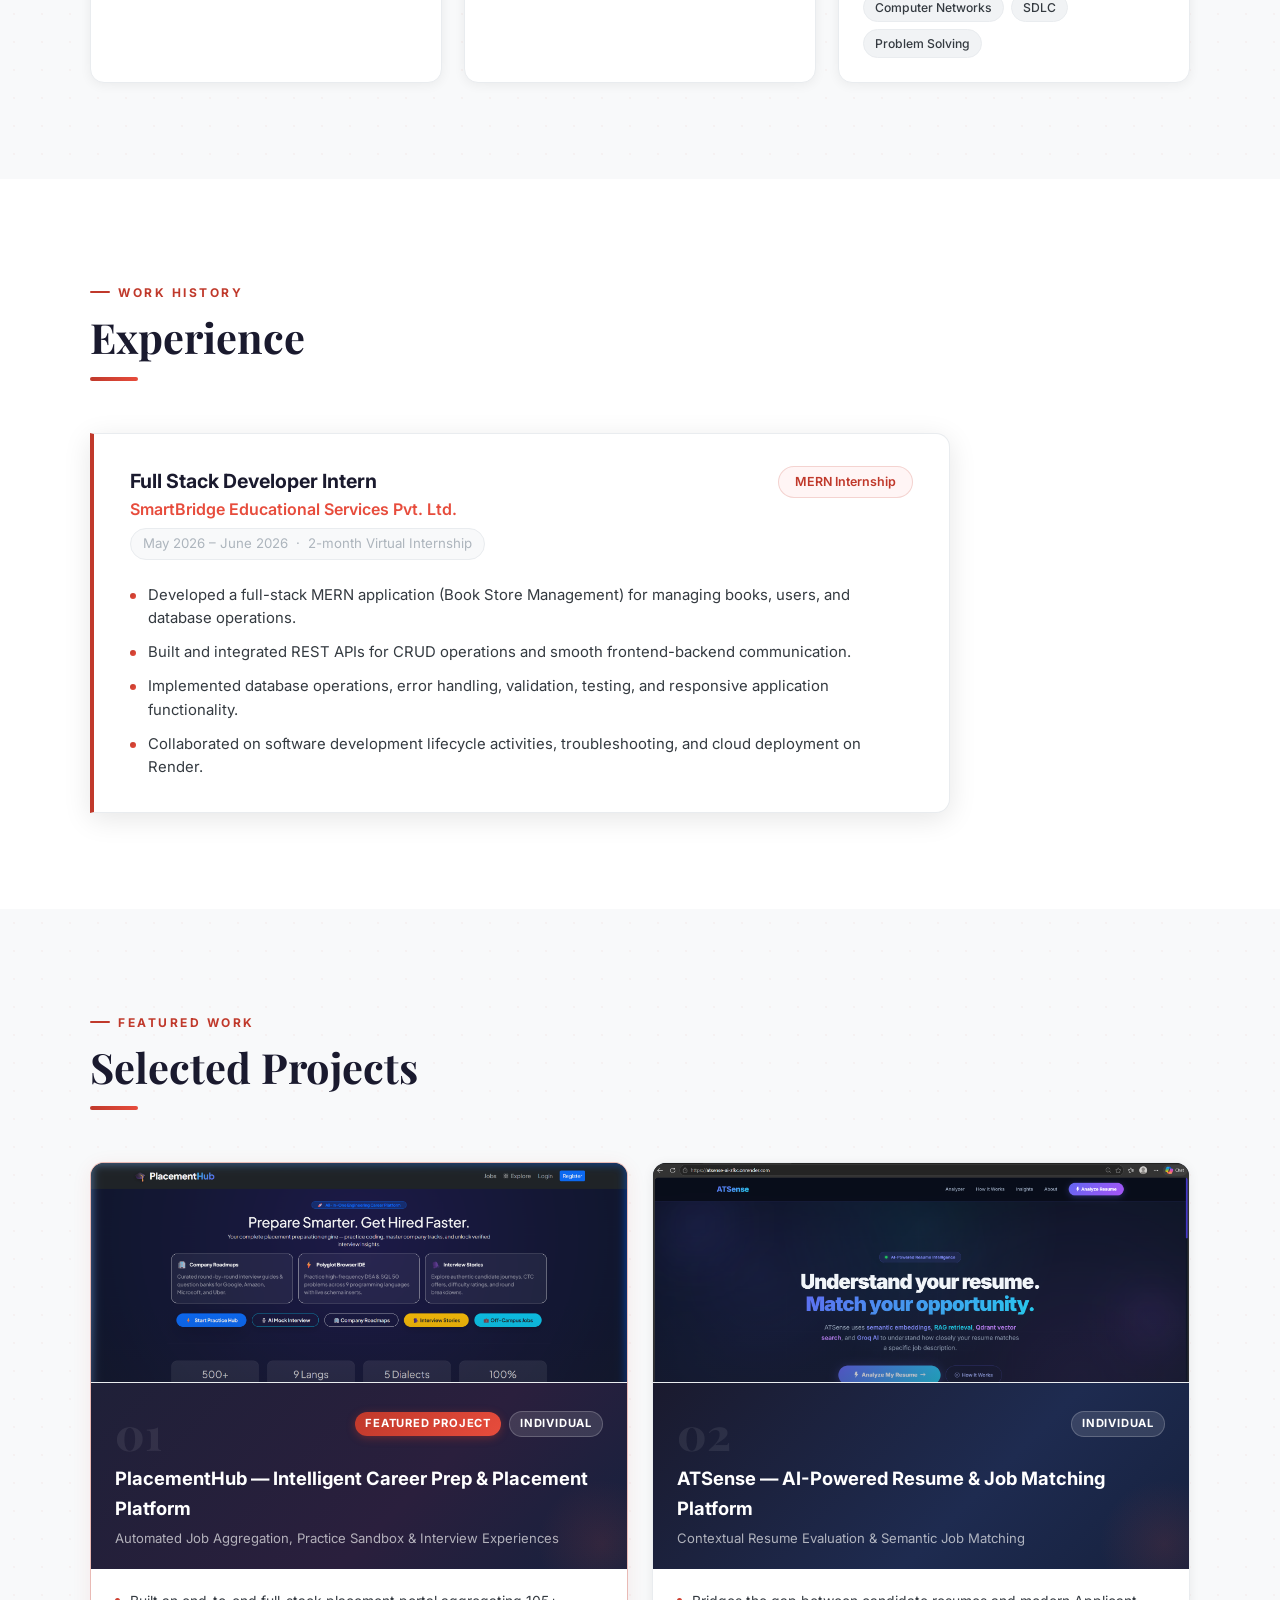
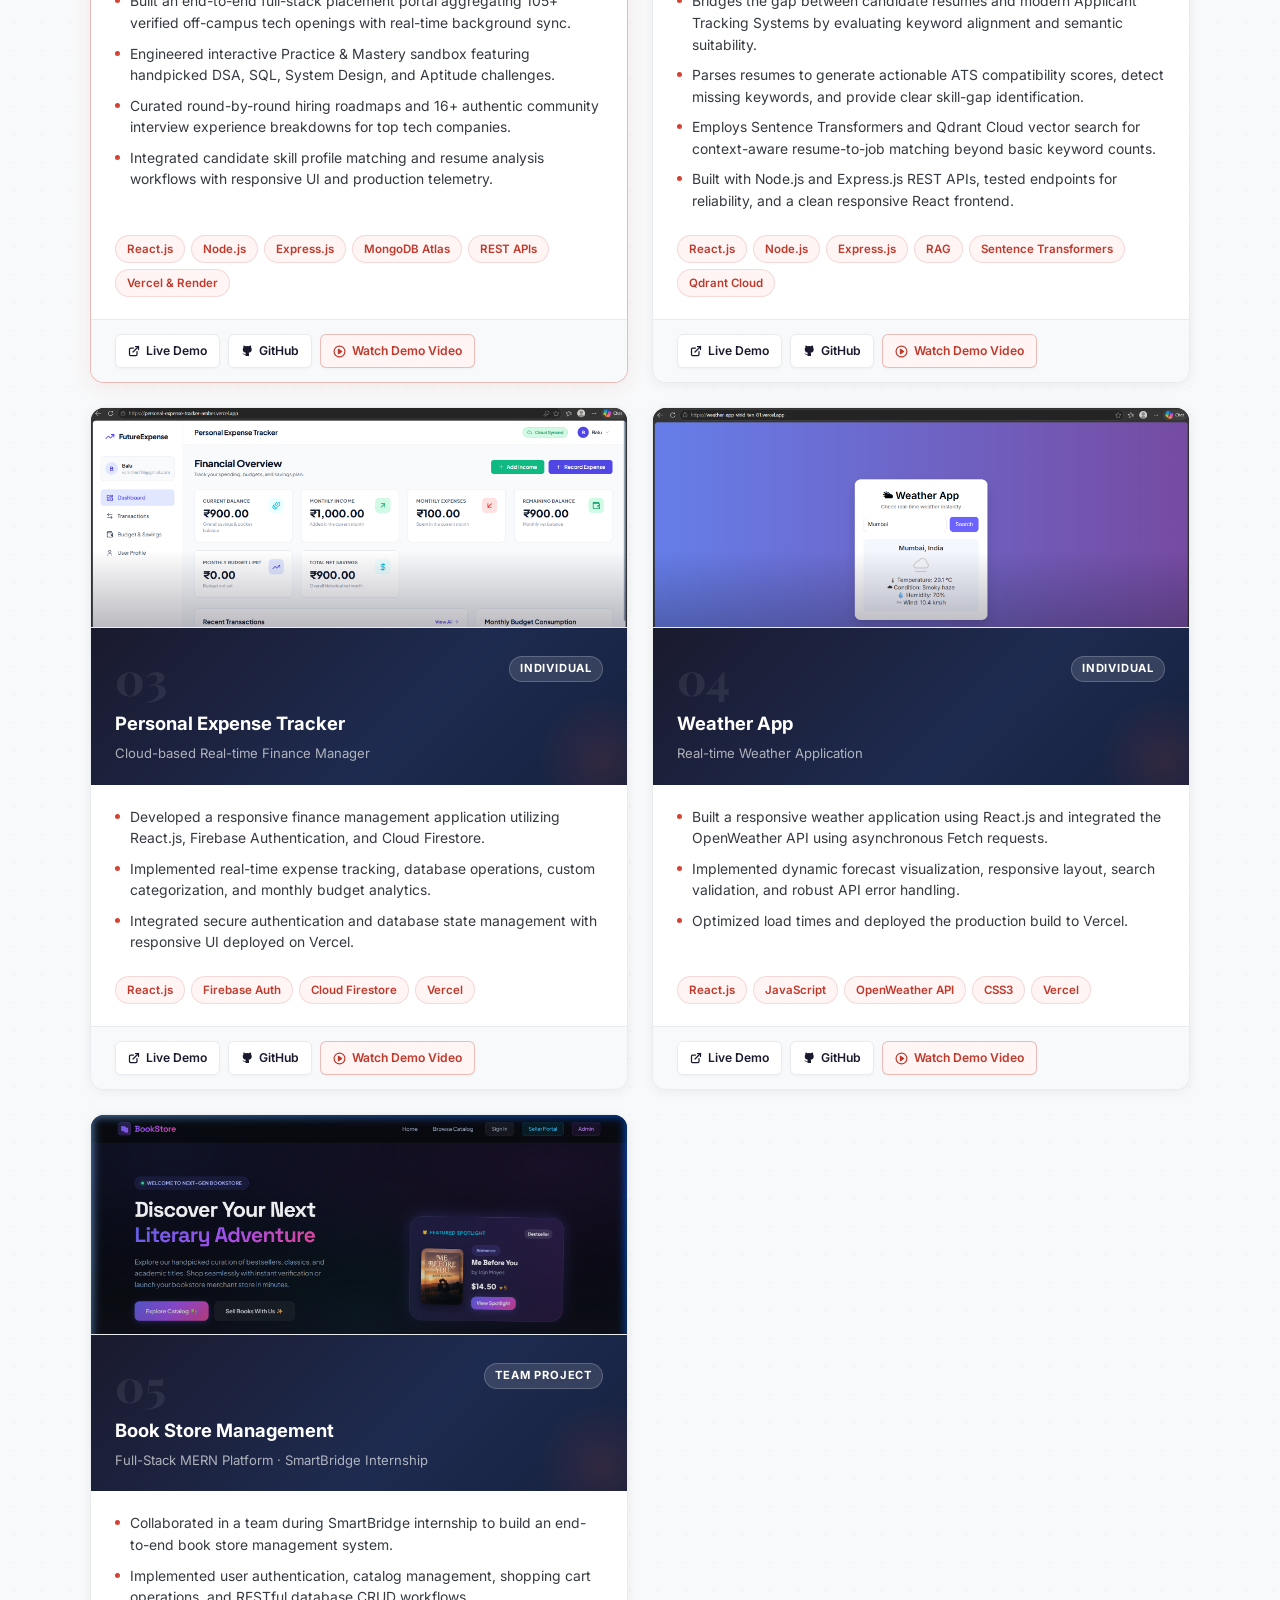
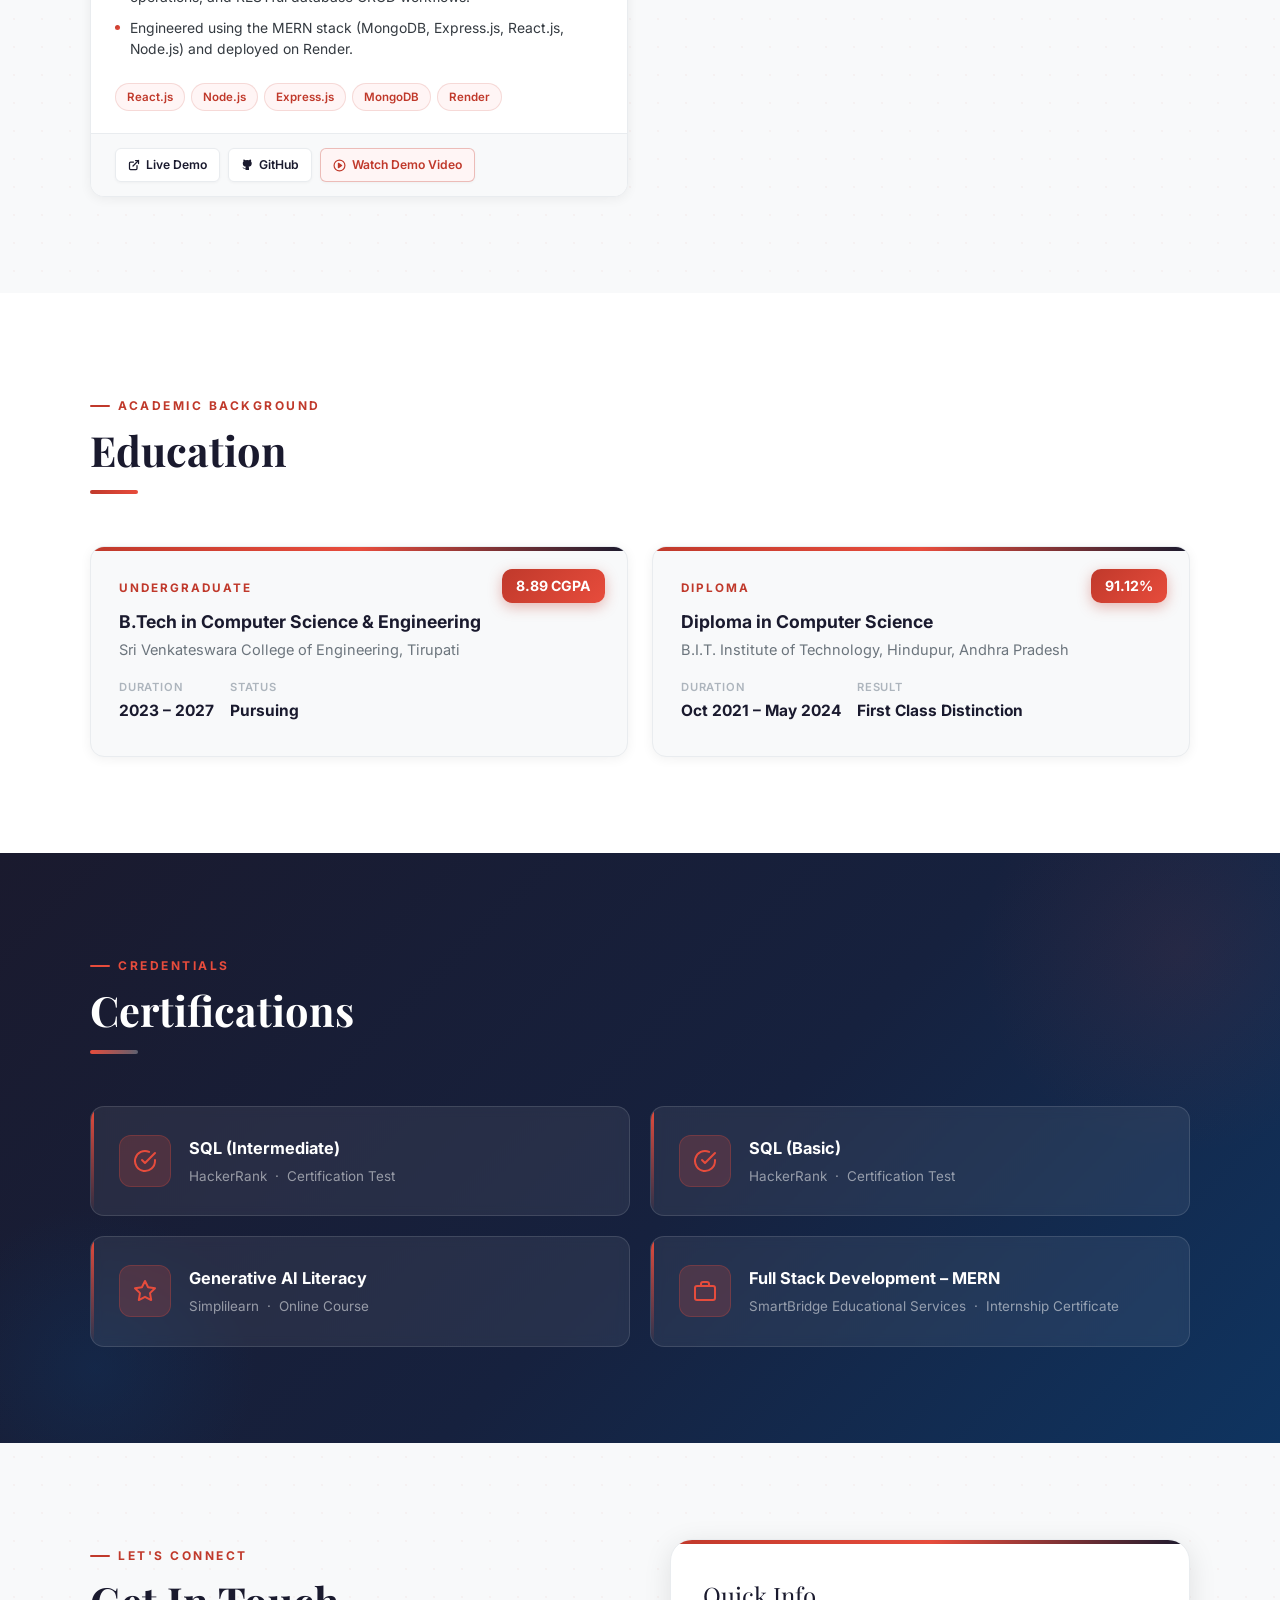
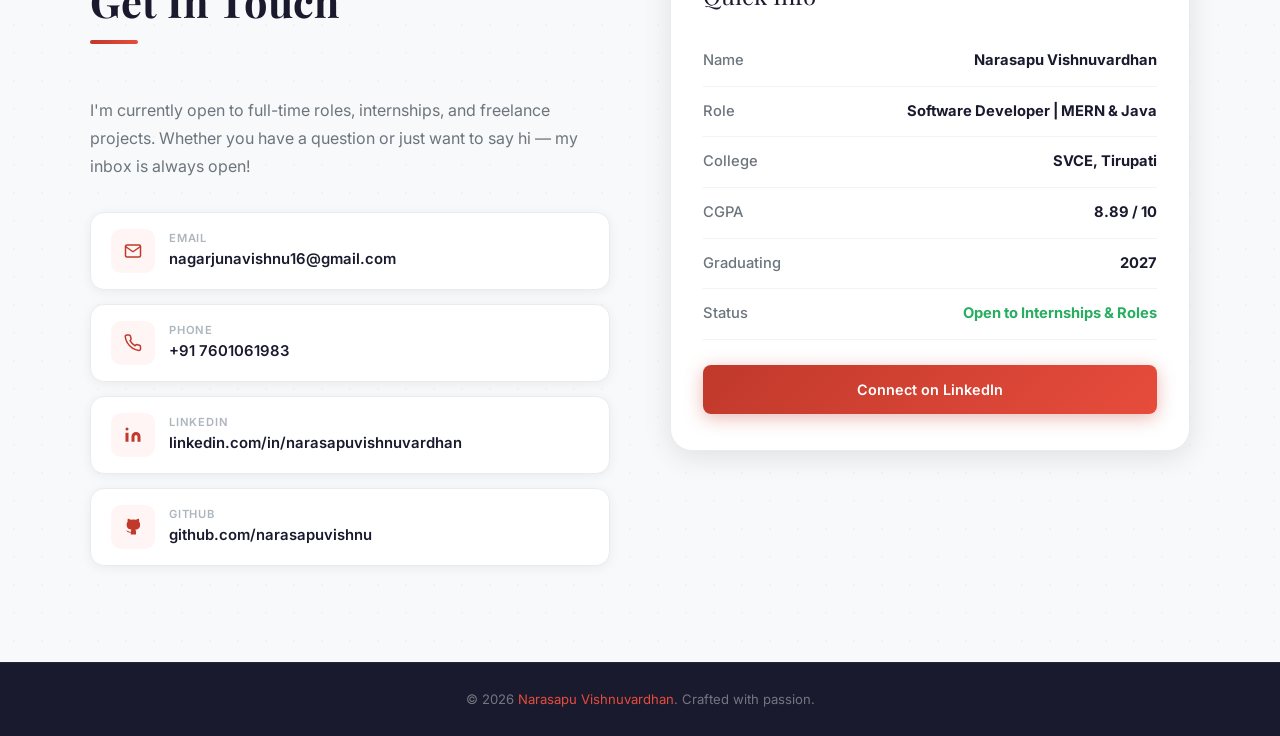
==== commit 461aaec3: "Update Book Store Management: new demo video link and refreshed project screenshot" ====
--- a/index.html
+++ b/index.html
@@ -556,7 +556,7 @@
               </svg>
               GitHub
             </a>
-            <a href="https://drive.google.com/file/d/1hPFFM5b_XklqMvmjEWk3DleFVCVxnxyg/view?usp=sharing" target="_blank" rel="noopener"
+            <a href="https://drive.google.com/file/d/1d4RsK2tnbviG5EFuj3nO09AsRkhmcjuk/view?usp=sharing" target="_blank" rel="noopener"
               class="project-link-btn btn-video" id="bookstore-video">
               <svg width="13" height="13" viewBox="0 0 24 24" fill="none" stroke="currentColor" stroke-width="2.2"
                 stroke-linecap="round" stroke-linejoin="round">
